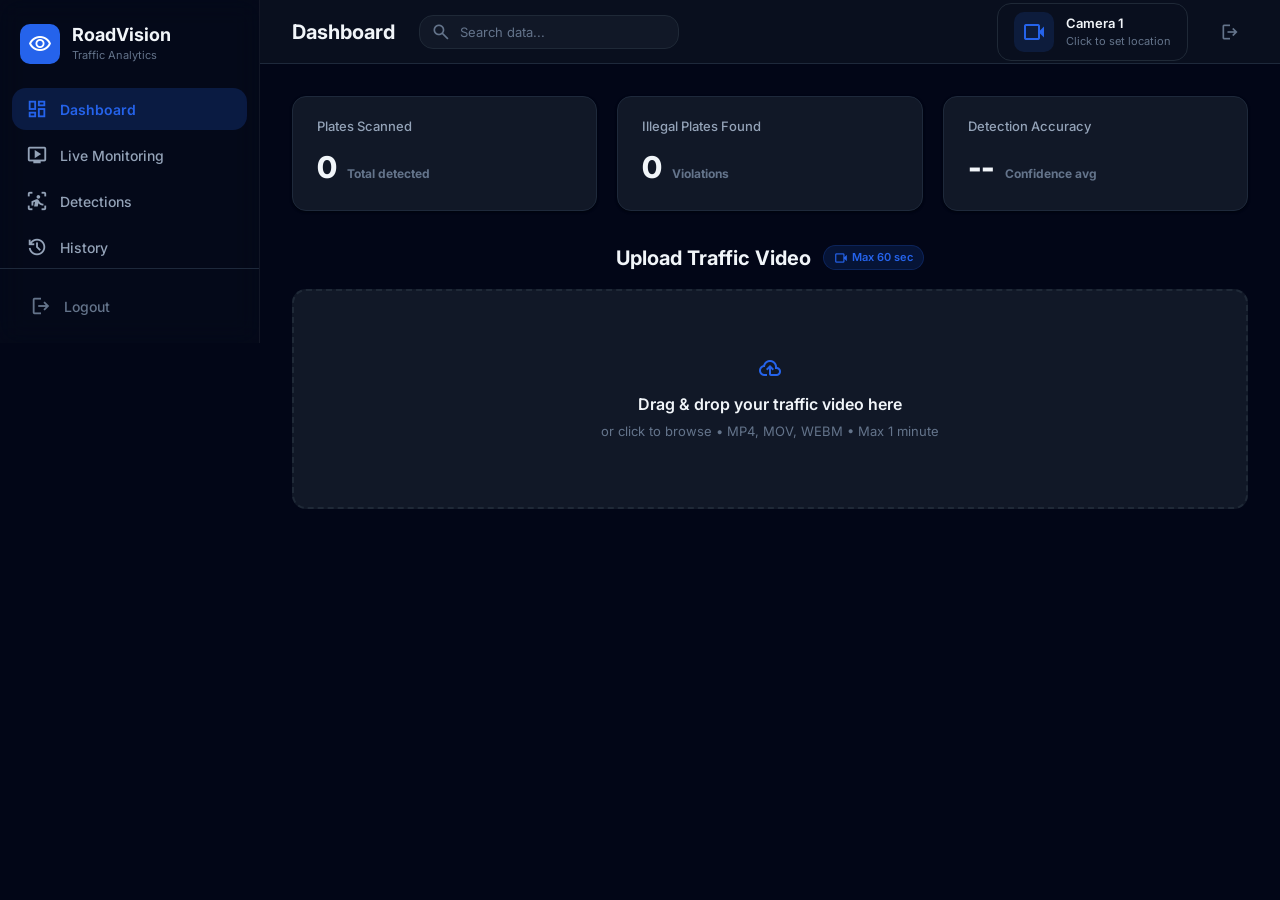
==== index.html @ e1c6d6e4 "final updates" ====
<!DOCTYPE html>
<html lang="en">
<head>
  <meta charset="UTF-8" />
  <meta name="viewport" content="width=device-width, initial-scale=1.0" />
  <title>RoadVision — Dashboard</title>
  <meta name="description" content="RoadVision AI Dashboard — upload traffic footage, detect illegal number plates, and view analysis results." />
  <style>html,body{background:#020617;margin:0;padding:0;}</style>
  <link rel="stylesheet" href="styles.css" />
  <link href="https://fonts.googleapis.com/css2?family=Material+Symbols+Outlined:wght,FILL@100..700,0..1&display=swap" rel="stylesheet" />
</head>
<body>
  <div class="app-layout">
    <!-- Sidebar Slot -->
    <div id="sidebar-slot"></div>

    <!-- Main Area -->
    <div class="main-area">
      <!-- Header Slot -->
      <div id="header-slot"></div>

      <!-- Main Content -->
      <div class="main-content">
        <!-- Stat Cards - Real Data Only -->
        <div class="stats-grid">
          <div class="stat-card">
            <p class="stat-label">Plates Scanned</p>
            <div class="stat-row">
              <span class="stat-value" id="totalPlatesScanned">0</span>
              <span class="stat-trend" style="color:var(--text-muted); font-size:12px;">
                Total detected
              </span>
            </div>
          </div>
          <div class="stat-card">
            <p class="stat-label">Illegal Plates Found</p>
            <div class="stat-row">
              <span class="stat-value" id="illegalPlatesFound">0</span>
              <span class="stat-trend" style="color:var(--text-muted); font-size:12px;">
                Violations
              </span>
            </div>
          </div>

          <div class="stat-card">
            <p class="stat-label">Detection Accuracy</p>
            <div class="stat-row">
              <span class="stat-value" id="detectionAccuracy">--</span>
              <span class="stat-trend" style="color:var(--text-muted); font-size:12px;">
                Confidence avg
              </span>
            </div>
          </div>
        </div>

        <!-- Upload Traffic Video -->
        <div class="section-header" style="justify-content: center; gap: 12px;">
          <h2>Upload Traffic Video</h2>
          <span class="badge primary" style="gap:4px;">
            <span class="material-symbols-outlined" style="font-size:14px">videocam</span>
            Max 60 sec
          </span>
        </div>

        <!-- Upload Zone (visible before upload) -->
        <div class="upload-zone" id="uploadZone" data-glare="false">
          <div class="upload-zone-inner">
            <span class="material-symbols-outlined upload-icon">cloud_upload</span>
            <p class="upload-title">Drag & drop your traffic video here</p>
            <p class="upload-subtitle">or click to browse • MP4, MOV, WEBM • Max 1 minute</p>
          </div>
          <input type="file" id="videoInput" accept="video/mp4,video/mov,video/webm,video/quicktime" hidden />
        </div>

        <!-- Error Message -->
        <div class="upload-error" id="uploadError" style="display:none;">
          <span class="material-symbols-outlined" style="font-size:18px">error</span>
          <span id="errorText">Video must be 60 seconds or shorter.</span>
        </div>

        <!-- Video Preview (visible after upload) -->
        <div class="video-preview-section" id="videoPreview" style="display:none;">
          <div class="frame-viewer" style="margin-bottom:16px;" data-glare="false">
            <video id="videoPlayer" controls style="width:100%; height:100%; object-fit:contain; background:#000;"></video>
            <!-- Bounding box overlay for violations -->
            <div class="bbox suspicious" id="violationBbox" style="display:none; top:35%; left:40%; width:20%; height:12%;">
              <div class="bbox-label">
                <span class="material-symbols-outlined" style="font-size:10px">warning</span>
                Illegal Plate
              </div>
            </div>
          </div>

          <!-- Timeline Scrubber -->
          <div class="timeline-scrubber" id="timelineScrubber">
            <div class="timeline-track" id="timelineTrack">
              <div class="timeline-progress" id="timelineProgress"></div>
              <div class="timeline-playhead" id="timelinePlayhead"></div>
              <div class="timeline-markers" id="timelineMarkers"></div>
            </div>
            <div class="timeline-time">
              <span id="timelineCurrent">0:00</span>
              <span id="timelineDuration">0:00</span>
            </div>
          </div>

          <!-- File Info & Actions -->
          <div class="video-actions">
            <div class="video-file-info">
              <span class="material-symbols-outlined" style="font-size:20px; color:var(--primary)">movie</span>
              <div>
                <p class="video-filename" id="videoFilename">video.mp4</p>
                <p class="video-meta" id="videoMeta">0:00 • 0 MB</p>
              </div>
            </div>
            <div style="display:flex; gap:10px;">
              <button class="btn-outline" id="removeVideoBtn">
                <span class="material-symbols-outlined" style="font-size:18px">delete</span>
                Remove
              </button>
              <button class="btn-primary" id="analyzeBtn">
                <span class="material-symbols-outlined" style="font-size:18px">search</span>
                Analyze Video
              </button>
            </div>
          </div>
        </div>

        <!-- Processing Indicator -->
        <div class="processing-indicator" id="processingIndicator" style="display:none;">
          <div class="processing-spinner"></div>
          <div>
            <p style="font-weight:600; font-size:15px;">Analyzing video frames...</p>
            <p style="font-size:13px; color:var(--text-muted); margin-top:4px;">Running detection pipeline: Vehicle → Plate → CRNN → Pattern Analysis</p>
          </div>
        </div>

        <!-- Detection Results (visible after analysis) -->
        <div id="detectionResults" style="display:none; margin-top:32px;">
          <div class="section-header" style="margin-bottom:16px;">
            <h2>Detection Results</h2>
            <span class="badge alert" id="resultsCount">
              <span class="material-symbols-outlined" style="font-size:14px">warning</span>
              0 Violations
            </span>
          </div>

          <div class="detections-grid" id="resultsGrid">
            <!-- Results will be injected here by JS -->
          </div>
        </div>

      </div>
    </div>
  </div>

  <!-- Evidence Modal -->
  <div class="evidence-modal" id="evidenceModal">
    <div class="evidence-modal-content">
      <button class="evidence-modal-close" id="evidenceModalClose">
        <span class="material-symbols-outlined">close</span>
      </button>
      <img id="evidenceModalImg" src="" alt="Evidence frame" />
      <div class="evidence-modal-details" id="evidenceModalDetails"></div>
    </div>
  </div>

  <script src="components/loader.js"></script>
  <script src="components/evidence-store.js"></script>
  <script src="components/glare-hover.js"></script>
  <script src="api-client.js"></script>
  <script>
    // ============ Update Stats with Real Data ============
    async function updateDashboardStats() {
      try {
        const stats = await RoadVisionAPI.Detection.getStats();
        document.getElementById('totalPlatesScanned').textContent = stats.total_detections;
        document.getElementById('illegalPlatesFound').textContent = stats.violations;
        document.getElementById('detectionAccuracy').textContent = stats.avg_confidence + '%';
      } catch (e) {
        console.error('Error loading stats:', e);
      }
    }
    
    // Update stats on page load
    window.addEventListener('load', updateDashboardStats);
    
    // ============ Video Upload Logic ============
    const uploadZone = document.getElementById('uploadZone');
    const videoInput = document.getElementById('videoInput');
    const uploadError = document.getElementById('uploadError');
    const errorText = document.getElementById('errorText');
    const videoPreview = document.getElementById('videoPreview');
    const videoPlayer = document.getElementById('videoPlayer');
    const videoFilename = document.getElementById('videoFilename');
    const videoMeta = document.getElementById('videoMeta');
    const removeVideoBtn = document.getElementById('removeVideoBtn');
    const analyzeBtn = document.getElementById('analyzeBtn');
    const processingIndicator = document.getElementById('processingIndicator');
    const detectionResults = document.getElementById('detectionResults');
    const resultsGrid = document.getElementById('resultsGrid');
    const resultsCount = document.getElementById('resultsCount');
    const violationBbox = document.getElementById('violationBbox');

    let uploadedFile = null;

    // Click to upload
    uploadZone.addEventListener('click', () => {
      videoInput.click();
    });

    // Drag and drop
    uploadZone.addEventListener('dragover', (e) => {
      e.preventDefault();
      uploadZone.classList.add('drag-over');
    });
    uploadZone.addEventListener('dragleave', () => {
      uploadZone.classList.remove('drag-over');
    });
    uploadZone.addEventListener('drop', (e) => {
      e.preventDefault();
      uploadZone.classList.remove('drag-over');
      const file = e.dataTransfer.files[0];
      if (file) handleFileSelect(file);
    });

    // File input change
    videoInput.addEventListener('change', (e) => {
      if (e.target.files[0]) handleFileSelect(e.target.files[0]);
    });

    function handleFileSelect(file) {
      // Validate type
      const validTypes = ['video/mp4', 'video/webm', 'video/quicktime', 'video/mov'];
      if (!validTypes.includes(file.type)) {
        showError('Unsupported format. Use MP4, MOV, or WEBM.');
        return;
      }

      // Create a temporary video element to check duration
      const tempVideo = document.createElement('video');
      tempVideo.preload = 'metadata';
      tempVideo.onloadedmetadata = function () {
        URL.revokeObjectURL(tempVideo.src);
        if (tempVideo.duration > 60) {
          showError('Video must be 60 seconds or shorter.');
          return;
        }
        // Valid file
        uploadedFile = file;
        hideError();
        showPreview(file, tempVideo.duration);
      };
      tempVideo.onerror = function () {
        showError('Could not read video file.');
      };
      tempVideo.src = URL.createObjectURL(file);
    }

    function showError(msg) {
      errorText.textContent = msg;
      uploadError.style.display = 'flex';
      setTimeout(() => { uploadError.style.display = 'none'; }, 5000);
    }

    function hideError() {
      uploadError.style.display = 'none';
    }

    function showPreview(file, duration) {
      uploadZone.style.display = 'none';
      videoPreview.style.display = 'block';
      detectionResults.style.display = 'none';

      const url = URL.createObjectURL(file);
      videoPlayer.src = url;

      videoFilename.textContent = file.name;
      const sizeMB = (file.size / (1024 * 1024)).toFixed(1);
      const mins = Math.floor(duration / 60);
      const secs = Math.floor(duration % 60).toString().padStart(2, '0');
      videoMeta.textContent = `${mins}:${secs} • ${sizeMB} MB`;
    }

    // Remove video
    removeVideoBtn.addEventListener('click', () => {
      uploadedFile = null;
      videoPlayer.src = '';
      videoInput.value = '';
      videoPreview.style.display = 'none';
      uploadZone.style.display = 'flex';
      detectionResults.style.display = 'none';
      violationBbox.style.display = 'none';
    });

    // Analyze button
    analyzeBtn.addEventListener('click', async () => {
      if (!uploadedFile) return;
      analyzeBtn.disabled = true;
      analyzeBtn.innerHTML = '<span class="material-symbols-outlined" style="font-size:18px">hourglass_top</span> Analyzing...';
      processingIndicator.style.display = 'flex';
      detectionResults.style.display = 'none';
      clearBoundingBoxes();

      try {
        const formData = new FormData();
        formData.append('video', uploadedFile);

        const response = await fetch('http://localhost:8000/analyze-video', {
          method: 'POST',
          body: formData
        });

        if (!response.ok) {
          throw new Error(`Server error: ${response.status}`);
        }

        const data = await response.json();
        processingIndicator.style.display = 'none';
        resetAnalyzeBtn();

        if (!data.detections || data.detections.length === 0) {
          showNoDetections();
          // Clear old detections from localStorage
          localStorage.removeItem('roadvision_detections');
          return;
        }

        // Save detections to database
        for (const detection of data.detections) {
          await RoadVisionAPI.Detection.add(detection);
        }
        console.log(`Saved ${data.detections.length} detections to database`);
        
        // Update dashboard stats
        await updateDashboardStats();

        displayResults(data.detections);

      } catch (err) {
        console.warn('Backend not available, using demo results:', err.message);
        processingIndicator.style.display = 'none';
        resetAnalyzeBtn();

        // Fallback: show mock results for demo purposes
        const mockResults = [
          { detected_plate: "TN1OAB1234", correct_plate: "TN10AB1234", violation: "Character Manipulation", confidence: 0.94, frame: 128, bbox: [40, 35, 20, 12] },
          { detected_plate: "MH12RN9876", correct_plate: "MH 12 RN 9876", violation: "Spacing Manipulation", confidence: 0.91, frame: 256 },
          { detected_plate: "KA01MG5566", correct_plate: "KA 01 MG 5566", violation: "Illegal Font", confidence: 0.88, frame: 384 }
        ];
        displayResults(mockResults);
      }
    });

    function resetAnalyzeBtn() {
      analyzeBtn.disabled = false;
      analyzeBtn.innerHTML = '<span class="material-symbols-outlined" style="font-size:18px">search</span> Analyze Video';
    }

    function showNoDetections() {
      detectionResults.style.display = 'block';
      resultsCount.innerHTML = '<span class="material-symbols-outlined" style="font-size:14px">check_circle</span> Clean';
      resultsCount.className = 'badge success';
      resultsGrid.innerHTML = `
        <div style="grid-column:1/-1; text-align:center; padding:40px 20px;">
          <span class="material-symbols-outlined" style="font-size:48px; color:var(--success); display:block; margin-bottom:12px;">verified</span>
          <p style="font-size:16px; font-weight:600; color:var(--text-primary); margin-bottom:6px;">No illegal number plate patterns detected.</p>
          <p style="font-size:13px; color:var(--text-muted);">All plates in this video appear to follow standard formatting.</p>
        </div>
      `;
    }

    function clearBoundingBoxes() {
      // Remove any previously added dynamic bounding boxes
      const frameViewer = document.querySelector('.video-preview-section .frame-viewer');
      if (frameViewer) {
        frameViewer.querySelectorAll('.bbox-dynamic').forEach(el => el.remove());
      }
      violationBbox.style.display = 'none';
    }

    function renderBoundingBoxes(detections) {
      const frameViewer = document.querySelector('.video-preview-section .frame-viewer');
      if (!frameViewer) return;

      detections.forEach((r) => {
        if (!r.bbox || r.bbox.length < 4) return;
        const [x, y, w, h] = r.bbox; // values as percentages
        const box = document.createElement('div');
        box.className = 'bbox suspicious bbox-dynamic';
        box.style.cssText = `position:absolute; top:${y}%; left:${x}%; width:${w}%; height:${h}%; display:block;`;
        box.innerHTML = `<div class="bbox-label"><span class="material-symbols-outlined" style="font-size:10px">warning</span> ${r.detected_plate}</div>`;
        frameViewer.appendChild(box);
      });
    }

    function displayResults(results) {
      detectionResults.style.display = 'block';
      resultsCount.className = 'badge alert';
      resultsCount.innerHTML = `<span class="material-symbols-outlined" style="font-size:14px">warning</span> ${results.length} Violation${results.length !== 1 ? 's' : ''}`;
      resultsGrid.innerHTML = '';

      // Render bounding boxes on video
      renderBoundingBoxes(results);

      // Capture evidence frames for each violation
      results.forEach((r) => {
        if (r.violation) {
          const evidenceDataUrl = captureEvidenceFrame(videoPlayer, r);
          saveEvidence(r, evidenceDataUrl);
          r._evidenceImage = evidenceDataUrl;
        }
      });

      results.forEach((r) => {
        const conf = Math.round(r.confidence * 100);
        const confColor = conf >= 90 ? 'var(--success)' : 'var(--warning)';
        const card = document.createElement('div');
        card.className = 'detection-card';

        const imgSrc = r._evidenceImage || '';
        const imgSection = imgSrc
          ? `<div class="detection-card-img" style="padding:0; overflow:hidden;"><img src="${imgSrc}" alt="Evidence: ${r.detected_plate}" style="width:100%; height:100%; object-fit:cover;" /></div>`
          : `<div class="detection-card-img" style="background:#fff; display:flex; align-items:center; justify-content:center; font-size:24px; font-weight:700; letter-spacing:3px; color:#111; font-family:'Courier New',monospace; border-bottom:1px solid var(--border-color);">${r.detected_plate}</div>`;

        card.innerHTML = `
          ${imgSection}
          <div class="detection-card-body">
            <div class="detection-row">
              <span class="detection-label">Detected Plate</span>
              <span class="plate-number">${r.detected_plate}</span>
            </div>
            <div class="detection-row">
              <span class="detection-label">Correct Plate</span>
              <span class="detection-value">${r.correct_plate}</span>
            </div>
            <div class="detection-row">
              <span class="detection-label">Violation Type</span>
              <span class="badge alert">${r.violation}</span>
            </div>
            <div class="detection-row">
              <span class="detection-label">Confidence</span>
              <span class="detection-value" style="color:${confColor}; font-weight:600;">${conf}%</span>
            </div>
            ${r.frame ? `<div class="detection-row"><span class="detection-label">Frame</span><span class="detection-value">#${r.frame}</span></div>` : ''}
            ${imgSrc ? `<button class="btn-evidence" onclick="openEvidenceModal('${imgSrc.replace(/'/g, "\\'") }', '${r.detected_plate}', '${r.correct_plate}', '${r.violation}', ${conf})"><span class="material-symbols-outlined" style="font-size:16px">photo_camera</span> View Evidence</button>` : ''}
          </div>
        `;
        resultsGrid.appendChild(card);
      });

      // Scroll to results
      detectionResults.scrollIntoView({ behavior: 'smooth', block: 'start' });

      // Render detection markers on timeline
      renderTimelineMarkers(results);
    }

    // ============ Timeline Scrubber ============
    const timelineTrack = document.getElementById('timelineTrack');
    const timelineProgress = document.getElementById('timelineProgress');
    const timelinePlayhead = document.getElementById('timelinePlayhead');
    const timelineMarkers = document.getElementById('timelineMarkers');
    const timelineCurrent = document.getElementById('timelineCurrent');
    const timelineDuration = document.getElementById('timelineDuration');

    const FPS = 30; // assumed frame rate for frame-to-time conversion
    let currentResults = [];

    // Format seconds to m:ss
    function formatTime(sec) {
      const m = Math.floor(sec / 60);
      const s = Math.floor(sec % 60).toString().padStart(2, '0');
      return `${m}:${s}`;
    }

    // Update timeline on video time change
    videoPlayer.addEventListener('loadedmetadata', () => {
      timelineDuration.textContent = formatTime(videoPlayer.duration);
    });

    videoPlayer.addEventListener('timeupdate', () => {
      if (!videoPlayer.duration) return;
      const pct = (videoPlayer.currentTime / videoPlayer.duration) * 100;
      timelineProgress.style.width = pct + '%';
      timelinePlayhead.style.left = pct + '%';
      timelineCurrent.textContent = formatTime(videoPlayer.currentTime);

      // Highlight markers near current time
      highlightNearbyMarkers(videoPlayer.currentTime);
    });

    // Click on timeline track to seek
    timelineTrack.addEventListener('click', (e) => {
      if (!videoPlayer.duration) return;
      const rect = timelineTrack.getBoundingClientRect();
      const pct = (e.clientX - rect.left) / rect.width;
      videoPlayer.currentTime = pct * videoPlayer.duration;
    });

    // Render detection markers on the timeline
    function renderTimelineMarkers(results) {
      timelineMarkers.innerHTML = '';
      currentResults = results;

      if (!videoPlayer.duration) return;

      results.forEach((r, idx) => {
        if (!r.frame) return;
        const timeSec = r.frame / FPS;
        const pct = (timeSec / videoPlayer.duration) * 100;
        if (pct > 100) return;

        const marker = document.createElement('div');
        marker.className = 'timeline-marker';
        marker.style.left = pct + '%';
        marker.dataset.index = idx;

        // Tooltip
        const tooltip = document.createElement('div');
        tooltip.className = 'timeline-marker-tooltip';
        tooltip.innerHTML = `<strong>${r.detected_plate}</strong><br>${r.violation}`;
        marker.appendChild(tooltip);

        // Click to jump
        marker.addEventListener('click', (e) => {
          e.stopPropagation();
          videoPlayer.currentTime = timeSec;
          videoPlayer.pause();
          // Scroll to the corresponding detection card
          const cards = resultsGrid.querySelectorAll('.detection-card');
          if (cards[idx]) {
            cards[idx].scrollIntoView({ behavior: 'smooth', block: 'center' });
            cards[idx].style.outline = '2px solid var(--alert)';
            setTimeout(() => { cards[idx].style.outline = ''; }, 2000);
          }
        });

        timelineMarkers.appendChild(marker);
      });
    }

    // Highlight markers near the playhead
    function highlightNearbyMarkers(currentTime) {
      const markers = timelineMarkers.querySelectorAll('.timeline-marker');
      markers.forEach((marker, idx) => {
        const r = currentResults[marker.dataset.index];
        if (!r || !r.frame) return;
        const markerTime = r.frame / FPS;
        const diff = Math.abs(currentTime - markerTime);
        if (diff < 0.5) {
          marker.classList.add('active');
        } else {
          marker.classList.remove('active');
        }
      });
    }

    // ============ Evidence Modal ============
    const evidenceModal = document.getElementById('evidenceModal');
    const evidenceModalImg = document.getElementById('evidenceModalImg');
    const evidenceModalDetails = document.getElementById('evidenceModalDetails');
    const evidenceModalClose = document.getElementById('evidenceModalClose');

    function openEvidenceModal(imgSrc, plate, corrected, violation, confidence) {
      evidenceModalImg.src = imgSrc;
      evidenceModalDetails.innerHTML = `
        <div class="detection-row"><span class="detection-label">Detected Plate</span><span class="plate-number">${plate}</span></div>
        <div class="detection-row"><span class="detection-label">Correct Plate</span><span class="detection-value">${corrected}</span></div>
        <div class="detection-row"><span class="detection-label">Violation</span><span class="badge alert">${violation}</span></div>
        <div class="detection-row"><span class="detection-label">Confidence</span><span class="detection-value" style="color:var(--success); font-weight:600;">${confidence}%</span></div>
      `;
      evidenceModal.classList.add('active');
    }

    evidenceModalClose.addEventListener('click', () => {
      evidenceModal.classList.remove('active');
    });
    evidenceModal.addEventListener('click', (e) => {
      if (e.target === evidenceModal) evidenceModal.classList.remove('active');
    });
  </script>

</body>
</html>
---- styles.css ----
/* ================================================
   RoadVision — Design System & Global Styles
   ================================================ */

/* ---------- Fonts ---------- */
@import url('https://fonts.googleapis.com/css2?family=Inter:wght@300;400;500;600;700;800&display=swap');

/* ---------- CSS Custom Properties (Design Tokens) ---------- */
:root {
  /* Colors */
  --bg-body:       #0B1220;
  --bg-card:       #111827;
  --bg-sidebar:    #0B1220;
  --bg-header:     rgba(11,18,32,.85);
  --border-color:  #1E293B;
  --border-light:  #1F2937;

  --primary:       #2563EB;
  --primary-hover: #1D4ED8;
  --primary-glow:  rgba(37,99,235,.15);

  --success:       #22C55E;
  --success-glow:  rgba(34,197,94,.12);

  --alert:         #EF4444;
  --alert-glow:    rgba(239,68,68,.12);

  --warning:       #F59E0B;
  --warning-glow:  rgba(245,158,11,.12);

  --text-primary:  #F1F5F9;
  --text-secondary:#94A3B8;
  --text-muted:    #64748B;

  /* Typography */
  --font-family:   'Inter', -apple-system, BlinkMacSystemFont, 'Segoe UI', Roboto, sans-serif;

  /* Spacing */
  --sidebar-width: 260px;
  --header-height: 64px;

  /* Radius */
  --radius-sm:  6px;
  --radius-md:  10px;
  --radius-lg:  14px;
  --radius-xl:  18px;
  --radius-full:9999px;

  /* Shadows */
  --shadow-card: 0 1px 3px rgba(0,0,0,.3), 0 1px 2px rgba(0,0,0,.2);
  --shadow-lg:   0 10px 30px rgba(0,0,0,.4);
}

/* ---------- Reset & Base ---------- */
*, *::before, *::after { box-sizing: border-box; margin: 0; padding: 0; }

html { height: 100%; -webkit-font-smoothing: antialiased; }

body {
  font-family: var(--font-family);
  background: #020617;
  color: var(--text-primary);
  height: 100%;
  overflow: hidden;
  line-height: 1.5;
}

a { text-decoration: none; color: inherit; }
button { cursor: pointer; border: none; background: none; font-family: inherit; }
img { display: block; max-width: 100%; }
input { font-family: inherit; }

/* ---------- App Layout ---------- */
.app-layout {
  display: flex;
  height: 100vh;
  overflow: hidden;
}

/* ---------- Sidebar ---------- */
.sidebar {
  width: var(--sidebar-width);
  flex-shrink: 0;
  background: rgba(11, 18, 32, 0.3);
  border-right: 1px solid rgba(255, 255, 255, 0.06);
  backdrop-filter: blur(12px);
  -webkit-backdrop-filter: blur(12px);
  display: flex;
  flex-direction: column;
  overflow-y: auto;
}

.sidebar-brand {
  padding: 24px 20px;
  display: flex;
  align-items: center;
  gap: 12px;
}

.sidebar-brand-icon {
  width: 40px;
  height: 40px;
  border-radius: var(--radius-md);
  background: var(--primary);
  display: flex;
  align-items: center;
  justify-content: center;
  color: #fff;
  font-size: 20px;
}

.sidebar-brand-text h1 {
  font-size: 18px;
  font-weight: 700;
  line-height: 1.1;
  color: var(--text-primary);
}

.sidebar-brand-text p {
  font-size: 11px;
  color: var(--text-muted);
  margin-top: 2px;
}

.sidebar-nav {
  flex: 1;
  padding: 0 12px;
  display: flex;
  flex-direction: column;
  gap: 4px;
}

.sidebar-nav a {
  display: flex;
  align-items: center;
  gap: 12px;
  padding: 10px 14px;
  border-radius: var(--radius-lg);
  font-size: 14px;
  font-weight: 500;
  color: var(--text-secondary);
  transition: all .2s ease;
}

.sidebar-nav a:hover {
  background: rgba(255,255,255,.05);
  color: var(--text-primary);
}

.sidebar-nav a.active {
  background: rgba(37, 99, 235, 0.2);
  color: var(--primary);
  font-weight: 600;
}

.sidebar-nav a .nav-icon {
  font-size: 22px;
  line-height: 1;
}

.sidebar-footer {
  padding: 16px;
  border-top: 1px solid var(--border-color);
}

.sidebar-footer .upgrade-btn {
  width: 100%;
  display: flex;
  align-items: center;
  justify-content: center;
  gap: 8px;
  padding: 10px 0;
  background: var(--primary);
  color: #fff;
  border-radius: var(--radius-lg);
  font-size: 13px;
  font-weight: 600;
  transition: background .2s;
}

.sidebar-footer .upgrade-btn:hover {
  background: var(--primary-hover);
}

.sidebar-logout {
  display: flex;
  align-items: center;
  gap: 12px;
  padding: 10px 14px;
  border-radius: var(--radius-lg);
  font-size: 14px;
  font-weight: 500;
  color: var(--text-muted);
  transition: all .2s ease;
  width: 100%;
}

.sidebar-logout:hover {
  background: rgba(239,68,68,.1);
  color: var(--alert);
}

.sidebar-logout .nav-icon {
  font-size: 22px;
  line-height: 1;
}

/* ---------- Main Area ---------- */
.main-area {
  flex: 1;
  display: flex;
  flex-direction: column;
  overflow: hidden;
  min-width: 0;
}

/* ---------- Header ---------- */
.header {
  height: var(--header-height);
  padding: 0 32px;
  display: flex;
  align-items: center;
  justify-content: space-between;
  border-bottom: 1px solid var(--border-color);
  background: var(--bg-header);
  backdrop-filter: blur(12px);
  -webkit-backdrop-filter: blur(12px);
  flex-shrink: 0;
  position: sticky;
  top: 0;
  z-index: 20;
}

.header-left {
  display: flex;
  align-items: center;
  gap: 24px;
}

.header-left h2 {
  font-size: 20px;
  font-weight: 700;
  white-space: nowrap;
}

.search-box {
  position: relative;
}

.search-box .material-symbols-outlined {
  position: absolute;
  left: 12px;
  top: 50%;
  transform: translateY(-50%);
  color: var(--text-muted);
  font-size: 20px;
}

.search-box input {
  width: 260px;
  padding: 8px 16px 8px 40px;
  background: var(--bg-card);
  border: 1px solid var(--border-light);
  border-radius: var(--radius-lg);
  color: var(--text-primary);
  font-size: 13px;
  outline: none;
  transition: border-color .2s;
}

.search-box input::placeholder { color: var(--text-muted); }
.search-box input:focus { border-color: var(--primary); }

.header-right {
  display: flex;
  align-items: center;
  gap: 12px;
}

.header-logout-btn {
  display: flex;
  align-items: center;
  justify-content: center;
  width: 36px;
  height: 36px;
  border-radius: var(--radius-md);
  color: var(--text-muted);
  transition: all .2s ease;
}

/* Camera Profile Button */
.camera-profile-btn {
  display: flex;
  align-items: center;
  gap: 12px;
  padding: 8px 16px;
  border-radius: var(--radius-lg);
  background: var(--surface-secondary);
  text-decoration: none;
  transition: all 0.2s;
  margin-right: 12px;
  border: 1px solid var(--border-light);
}

.camera-profile-btn:hover {
  background: var(--bg-card);
  border-color: var(--primary);
  transform: translateY(-1px);
}

.camera-icon-wrapper {
  display: flex;
  align-items: center;
  justify-content: center;
  width: 40px;
  height: 40px;
  border-radius: var(--radius-md);
  background: var(--primary-glow);
}

.camera-icon-wrapper .material-symbols-outlined {
  font-size: 24px;
  color: var(--primary);
}

.camera-info-text {
  text-align: left;
}

.camera-info-name {
  font-size: 13px;
  font-weight: 600;
  color: var(--text-primary);
}

.camera-info-loc {
  font-size: 11px;
  color: var(--text-muted);
}

.header-logout-btn:hover {
  background: rgba(239,68,68,.1);
  color: var(--alert);
}

.header-logout-btn .material-symbols-outlined {
  font-size: 20px;
}

.btn-outline {
  display: flex;
  align-items: center;
  gap: 6px;
  padding: 7px 16px;
  border: 1px solid var(--border-light);
  border-radius: var(--radius-lg);
  font-size: 13px;
  font-weight: 500;
  color: var(--text-secondary);
  transition: all .2s;
}

.btn-outline:hover {
  background: rgba(255,255,255,.05);
  color: var(--text-primary);
  border-color: var(--text-muted);
}

.btn-primary {
  display: flex;
  align-items: center;
  gap: 6px;
  padding: 8px 18px;
  background: var(--primary);
  color: #fff;
  border-radius: var(--radius-lg);
  font-size: 13px;
  font-weight: 600;
  transition: background .2s;
}

.btn-primary:hover { background: var(--primary-hover); }

.avatar {
  width: 36px;
  height: 36px;
  border-radius: var(--radius-full);
  overflow: hidden;
  border: 2px solid rgba(37,99,235,.3);
  background: var(--bg-card);
}

.avatar img { width: 100%; height: 100%; object-fit: cover; }

/* ---------- Main Content ---------- */
.main-content {
  flex: 1;
  overflow-y: auto;
  padding: 32px;
}

/* ---------- Stat Cards ---------- */
.stats-grid {
  display: grid;
  grid-template-columns: repeat(auto-fit, minmax(220px, 1fr));
  gap: 20px;
  margin-bottom: 32px;
}

.stat-card {
  background: var(--bg-card);
  border: 1px solid var(--border-color);
  border-radius: var(--radius-lg);
  padding: 20px 24px;
  box-shadow: var(--shadow-card);
  transition: transform .2s, box-shadow .2s;
  position: relative;
  transform-style: preserve-3d;
}

.stat-card:hover {
  transform: translateY(-2px); /* Fallback, overridden by JS */
  box-shadow: var(--shadow-lg); /* Fallback, overridden by JS */
}

.stat-card .stat-label {
  font-size: 13px;
  font-weight: 500;
  color: var(--text-secondary);
  margin-bottom: 8px;
}

.stat-card .stat-row {
  display: flex;
  align-items: baseline;
  gap: 10px;
}

.stat-card .stat-value {
  font-size: 30px;
  font-weight: 800;
  letter-spacing: -0.5px;
}

.stat-card .stat-trend {
  font-size: 13px;
  font-weight: 700;
  display: flex;
  align-items: center;
  gap: 2px;
}

.stat-card .stat-trend.up { color: var(--success); }
.stat-card .stat-trend.down { color: var(--alert); }

.stat-card .stat-trend .material-symbols-outlined { font-size: 16px; }

/* ---------- Section Headings ---------- */
.section-header {
  display: flex;
  align-items: center;
  justify-content: space-between;
  margin-bottom: 16px;
}

.section-header h2 {
  font-size: 20px;
  font-weight: 700;
}

/* ---------- Live Feed Badge ---------- */
.badge-live {
  display: inline-flex;
  align-items: center;
  gap: 6px;
  padding: 4px 14px;
  border-radius: var(--radius-full);
  font-size: 11px;
  font-weight: 700;
  text-transform: uppercase;
  letter-spacing: .05em;
}

.badge-live.primary {
  background: var(--primary-glow);
  color: var(--primary);
}

.badge-live.alert {
  background: var(--alert-glow);
  color: var(--alert);
}

.badge-live .pulse {
  width: 8px;
  height: 8px;
  border-radius: 50%;
  background: currentColor;
  animation: pulse 1.5s ease-in-out infinite;
}

@keyframes pulse {
  0%, 100% { opacity: 1; transform: scale(1); }
  50% { opacity: .5; transform: scale(.85); }
}

/* ---------- Traffic Frame Viewer ---------- */
.frame-viewer {
  position: relative;
  width: 100%;
  aspect-ratio: 16/9;
  border-radius: var(--radius-lg);
  overflow: hidden;
  background: #000;
  border: 1px solid var(--border-color);
  box-shadow: var(--shadow-lg);
}

.frame-viewer img {
  width: 100%;
  height: 100%;
  object-fit: cover;
  opacity: .85;
}

/* ---------- Canvas Bbox Overlay ---------- */
#bboxCanvas {
  position: absolute;
  top: 0;
  left: 0;
  width: 100%;
  height: 100%;
  pointer-events: none;
  z-index: 5;
}

/* ---------- Bounding Boxes ---------- */
.bbox {
  position: absolute;
  border-width: 2px;
  border-style: solid;
  border-radius: 3px;
  pointer-events: none;
}

.bbox.valid   { border-color: var(--success); box-shadow: 0 0 10px rgba(34,197,94,.4); }
.bbox.suspicious { border-color: var(--alert); box-shadow: 0 0 10px rgba(239,68,68,.4); }
.bbox.primary { border-color: var(--primary); box-shadow: 0 0 10px rgba(37,99,235,.4); }

.bbox-label {
  position: absolute;
  top: -22px;
  left: 0;
  padding: 2px 8px;
  border-radius: 3px 3px 0 0;
  font-size: 10px;
  font-weight: 700;
  color: #fff;
  white-space: nowrap;
  display: flex;
  align-items: center;
  gap: 4px;
}

.bbox.valid .bbox-label        { background: var(--success); }
.bbox.suspicious .bbox-label   { background: var(--alert); }
.bbox.primary .bbox-label      { background: var(--primary); }

/* ---------- Camera Info Overlay ---------- */
.cam-info {
  position: absolute;
  top: 16px;
  right: 16px;
  background: rgba(0,0,0,.6);
  backdrop-filter: blur(10px);
  padding: 8px 16px;
  border-radius: var(--radius-md);
  border: 1px solid rgba(255,255,255,.1);
  color: #fff;
  font-size: 12px;
}

.cam-info .cam-name { font-weight: 700; }
.cam-info .cam-time { opacity: .7; margin-top: 2px; }

/* Live Detection Stats Overlay */
.live-stats-overlay {
  position: absolute;
  top: 16px;
  right: 16px;
  background: rgba(0, 0, 0, 0.8);
  backdrop-filter: blur(10px);
  padding: 12px 16px;
  border-radius: var(--radius-md);
  border: 1px solid var(--border-light);
  display: none;
  z-index: 10;
}

.live-stats-inner {
  display: flex;
  gap: 20px;
  align-items: center;
}

.live-stat-item {
  text-align: center;
}

.live-stat-value {
  font-size: 24px;
  font-weight: 700;
}

.live-stat-value.legal { color: var(--success); }
.live-stat-value.illegal { color: var(--alert); }
.live-stat-value.total { color: var(--primary); }

.live-stat-label {
  font-size: 10px;
  font-weight: 700;
  color: #fff;
  opacity: 0.7;
  text-transform: uppercase;
  margin-top: 2px;
}

/* ---------- Dark Veil Background ---------- */
.dark-veil-container {
  position: fixed;
  top: 0;
  left: 0;
  width: 100%;
  height: 100%;
  z-index: -1;
  background: #020617;
  overflow: hidden;
  pointer-events: none;
}

#dark-veil-canvas {
  width: 100%;
  height: 100%;
  display: block;
}

/* ---------- Glare Hover Effect ---------- */
.glare-container {
  position: absolute;
  top: 0;
  left: 0;
  width: 100%;
  height: 100%;
  border-radius: inherit;
  overflow: hidden;
  pointer-events: none;
  z-index: 10;
}

.glare {
  position: absolute;
  top: 0;
  left: 0;
  width: 100%;
  height: 100%;
  pointer-events: none;
  opacity: 0;
  transition: opacity 0.5s ease;
}

/* ---------- Card (generic) ---------- */
.card {
  background: var(--bg-card);
  border: 1px solid var(--border-color);
  border-radius: var(--radius-lg);
  box-shadow: var(--shadow-card);
  overflow: hidden;
  position: relative; /* ensure tracking works securely */
  transform-style: preserve-3d;
}

.card-header {
  padding: 20px 24px;
  border-bottom: 1px solid var(--border-color);
  display: flex;
  align-items: center;
  justify-content: space-between;
}

.card-header h3 { font-size: 16px; font-weight: 700; }

/* ---------- Table ---------- */
.data-table {
  width: 100%;
  border-collapse: collapse;
  text-align: left;
}

.data-table thead tr {
  background: rgba(11,18,32,.4);
}

.data-table th {
  padding: 14px 24px;
  font-size: 11px;
  font-weight: 600;
  text-transform: uppercase;
  letter-spacing: .06em;
  color: var(--text-muted);
}

.data-table td {
  padding: 14px 24px;
  font-size: 14px;
  vertical-align: middle;
}

.data-table tbody tr {
  border-top: 1px solid var(--border-color);
  transition: background .15s;
}

.data-table tbody tr:hover { background: rgba(255,255,255,.02); }

/* ---------- Badges ---------- */
.badge {
  display: inline-flex;
  align-items: center;
  padding: 3px 10px;
  border-radius: var(--radius-full);
  font-size: 11px;
  font-weight: 600;
  border: 1px solid transparent;
}

.badge.success { background: var(--success-glow); color: var(--success); border-color: rgba(34,197,94,.2); }
.badge.alert   { background: var(--alert-glow); color: var(--alert); border-color: rgba(239,68,68,.2); }
.badge.warning { background: var(--warning-glow); color: var(--warning); border-color: rgba(245,158,11,.2); }
.badge.primary { background: var(--primary-glow); color: var(--primary); border-color: rgba(37,99,235,.2); }
.badge.neutral { background: rgba(100,116,139,.12); color: var(--text-secondary); border-color: rgba(100,116,139,.2); }

/* ---------- Vehicle Thumbnail ---------- */
.vehicle-thumb {
  width: 130px;
  height: 48px;
  border-radius: var(--radius-md);
  overflow: hidden;
  border: 1px solid var(--border-light);
  background: var(--bg-card);
}

.vehicle-thumb img { width: 100%; height: 100%; object-fit: cover; }

/* ---------- Plate Number ---------- */
.plate-number {
  display: inline-block;
  padding: 4px 12px;
  background: rgba(255,255,255,.06);
  border: 1px solid var(--border-light);
  border-radius: var(--radius-sm);
  font-family: 'JetBrains Mono', 'Fira Code', monospace;
  font-size: 13px;
  font-weight: 600;
  color: var(--text-primary);
  letter-spacing: .03em;
}

/* ---------- Detection Cards Grid ---------- */
.detections-grid {
  display: grid;
  grid-template-columns: repeat(auto-fill, minmax(320px, 1fr));
  gap: 20px;
}

.detection-card {
  background: var(--bg-card);
  border: 1px solid var(--border-color);
  border-radius: var(--radius-lg);
  overflow: hidden;
  box-shadow: var(--shadow-card);
  transition: transform .2s, box-shadow .2s;
  position: relative;
  transform-style: preserve-3d;
}

.detection-card:hover {
  transform: translateY(-2px); /* Fallback */
  box-shadow: var(--shadow-lg); /* Fallback */
}

.detection-card-img {
  width: 100%;
  height: 180px;
  object-fit: cover;
  background: #0d1526;
}

.detection-card-body {
  padding: 16px 20px 20px;
}

.detection-card-body .detection-row {
  display: flex;
  justify-content: space-between;
  align-items: center;
  margin-bottom: 8px;
}

.detection-card-body .detection-label {
  font-size: 12px;
  color: var(--text-muted);
}

.detection-card-body .detection-value {
  font-size: 13px;
  font-weight: 600;
  color: var(--text-primary);
}

/* ---------- Pagination ---------- */
.pagination {
  display: flex;
  align-items: center;
  justify-content: space-between;
  margin-top: 24px;
}

.pagination .info {
  font-size: 13px;
  color: var(--text-muted);
}

.page-btns {
  display: flex;
  align-items: center;
  gap: 8px;
}

.page-btns button {
  width: 36px;
  height: 36px;
  display: flex;
  align-items: center;
  justify-content: center;
  border-radius: var(--radius-md);
  font-size: 14px;
  font-weight: 500;
  color: var(--text-secondary);
  background: transparent;
  border: 1px solid var(--border-color);
  transition: all .15s;
}

.page-btns button:hover:not(.active) {
  background: rgba(255,255,255,.05);
  color: var(--text-primary);
}

.page-btns button.active {
  background: var(--primary);
  color: #fff;
  border-color: var(--primary);
  font-weight: 700;
}

.page-btns .dots {
  color: var(--text-muted);
  padding: 0 4px;
  font-size: 14px;
  display: flex;
  align-items: flex-end;
  height: 36px;
  padding-bottom: 8px;
}

/* ---------- Playback Controls Overlay ---------- */
.playback-controls {
  position: absolute;
  bottom: 16px;
  left: 50%;
  transform: translateX(-50%);
  display: flex;
  align-items: center;
  gap: 16px;
  background: rgba(0,0,0,.6);
  backdrop-filter: blur(10px);
  padding: 8px 24px;
  border-radius: var(--radius-full);
  border: 1px solid rgba(255,255,255,.1);
  color: #fff;
  opacity: 0;
  transition: opacity .3s;
}

.frame-viewer:hover .playback-controls { opacity: 1; }

.playback-controls button {
  color: #fff;
  font-size: 24px;
  transition: color .15s;
}

.playback-controls button:hover { color: var(--primary); }

/* ---------- Icon btn ---------- */
.icon-btn {
  width: 36px;
  height: 36px;
  display: flex;
  align-items: center;
  justify-content: center;
  border-radius: var(--radius-full);
  color: var(--text-muted);
  transition: all .2s;
  position: relative;
}

.icon-btn:hover { background: rgba(255,255,255,.06); color: var(--text-primary); }

.icon-btn .notif-dot {
  position: absolute;
  top: 6px;
  right: 6px;
  width: 8px;
  height: 8px;
  background: var(--primary);
  border-radius: 50%;
  border: 2px solid var(--bg-body);
}

/* ---------- Scrollbar ---------- */
::-webkit-scrollbar { width: 6px; }
::-webkit-scrollbar-track { background: transparent; }
::-webkit-scrollbar-thumb { background: var(--border-light); border-radius: 3px; }
::-webkit-scrollbar-thumb:hover { background: var(--text-muted); }

/* ---------- Material Symbols ---------- */
.material-symbols-outlined {
  font-variation-settings: 'FILL' 0, 'wght' 400, 'GRAD' 0, 'opsz' 24;
  vertical-align: middle;
}

/* ---------- Upload Zone ---------- */
.upload-zone {
  display: flex;
  align-items: center;
  justify-content: center;
  min-height: 220px;
  border: 2px dashed var(--border-light);
  border-radius: var(--radius-lg);
  background: var(--bg-card);
  cursor: pointer;
  transition: all .25s ease;
  margin-bottom: 24px;
  width: 100%;
}

.upload-zone:hover,
.upload-zone.drag-over {
  border-color: var(--primary);
  background: rgba(37,99,235,.06);
}

.upload-zone-inner {
  text-align: center;
  padding: 32px;
  width: 100%;
  display: flex;
  flex-direction: column;
  align-items: center;
  justify-content: center;
}

.upload-icon {
  font-size: 48px;
  color: var(--primary);
  margin-bottom: 12px;
  display: block;
}

.upload-title {
  font-size: 16px;
  font-weight: 600;
  color: var(--text-primary);
  margin-bottom: 6px;
}

.upload-subtitle {
  font-size: 13px;
  color: var(--text-muted);
}

/* ---------- Upload Error ---------- */
.upload-error {
  display: flex;
  align-items: center;
  gap: 8px;
  padding: 12px 18px;
  background: var(--alert-glow);
  border: 1px solid rgba(239,68,68,.3);
  border-radius: var(--radius-md);
  color: var(--alert);
  font-size: 13px;
  font-weight: 600;
  margin-bottom: 20px;
}

/* ---------- Video Preview Section ---------- */
.video-preview-section .frame-viewer video {
  border-radius: 0;
}

.video-actions {
  display: flex;
  align-items: center;
  justify-content: space-between;
  padding: 16px 20px;
  background: var(--bg-card);
  border: 1px solid var(--border-color);
  border-radius: var(--radius-lg);
  margin-bottom: 8px;
}

.video-file-info {
  display: flex;
  align-items: center;
  gap: 12px;
}

.video-filename {
  font-size: 14px;
  font-weight: 600;
  color: var(--text-primary);
}

.video-meta {
  font-size: 12px;
  color: var(--text-muted);
  margin-top: 2px;
}

/* ---------- Timeline Scrubber ---------- */
.timeline-scrubber {
  padding: 12px 16px 8px;
  background: var(--bg-card);
  border: 1px solid var(--border-color);
  border-radius: var(--radius-md);
  margin-bottom: 8px;
}

.timeline-track {
  position: relative;
  width: 100%;
  height: 6px;
  background: var(--border-light);
  border-radius: 3px;
  cursor: pointer;
}

.timeline-progress {
  position: absolute;
  top: 0;
  left: 0;
  height: 100%;
  background: var(--primary);
  border-radius: 3px;
  width: 0%;
  pointer-events: none;
}

.timeline-playhead {
  position: absolute;
  top: 50%;
  left: 0%;
  width: 12px;
  height: 12px;
  background: var(--primary);
  border: 2px solid #fff;
  border-radius: 50%;
  transform: translate(-50%, -50%);
  pointer-events: none;
  box-shadow: 0 0 6px rgba(37, 99, 235, .5);
  z-index: 3;
}

.timeline-markers {
  position: absolute;
  top: 0;
  left: 0;
  width: 100%;
  height: 100%;
  pointer-events: none;
  z-index: 2;
}

.timeline-marker {
  position: absolute;
  top: 50%;
  transform: translate(-50%, -50%);
  width: 3px;
  height: 12px;
  background: #EF4444;
  border-radius: 1px;
  pointer-events: all;
  cursor: pointer;
  transition: transform .15s, box-shadow .15s;
}

.timeline-marker:hover {
  transform: translate(-50%, -50%) scaleY(1.5);
  box-shadow: 0 0 8px rgba(239, 68, 68, .6);
}

.timeline-marker.active {
  background: #FF6B6B;
  box-shadow: 0 0 10px rgba(239, 68, 68, .8);
  transform: translate(-50%, -50%) scaleY(1.5);
}

/* Tooltip */
.timeline-marker-tooltip {
  display: none;
  position: absolute;
  bottom: calc(100% + 8px);
  left: 50%;
  transform: translateX(-50%);
  background: var(--bg-card);
  border: 1px solid var(--border-color);
  border-radius: var(--radius-sm);
  padding: 6px 10px;
  font-size: 11px;
  color: var(--text-primary);
  white-space: nowrap;
  box-shadow: var(--shadow-lg);
  line-height: 1.4;
  z-index: 10;
}

.timeline-marker:hover .timeline-marker-tooltip {
  display: block;
}

.timeline-time {
  display: flex;
  justify-content: space-between;
  margin-top: 6px;
  font-size: 11px;
  color: var(--text-muted);
  font-variant-numeric: tabular-nums;
}

/* ---------- Processing Indicator ---------- */
.processing-indicator {
  display: flex;
  align-items: center;
  gap: 16px;
  padding: 20px 24px;
  background: var(--bg-card);
  border: 1px solid var(--border-color);
  border-radius: var(--radius-lg);
  margin-top: 16px;
}

.processing-spinner {
  width: 32px;
  height: 32px;
  border: 3px solid var(--border-light);
  border-top-color: var(--primary);
  border-radius: 50%;
  animation: spin .8s linear infinite;
  flex-shrink: 0;
}

@keyframes spin {
  to { transform: rotate(360deg); }
}

/* ---------- Evidence Modal ---------- */
.evidence-modal {
  display: none;
  position: fixed;
  top: 0;
  left: 0;
  width: 100%;
  height: 100%;
  background: rgba(0, 0, 0, .8);
  backdrop-filter: blur(8px);
  z-index: 1000;
  align-items: center;
  justify-content: center;
}

.evidence-modal.active {
  display: flex;
}

.evidence-modal-content {
  position: relative;
  max-width: 800px;
  width: 90%;
  background: var(--bg-card);
  border: 1px solid var(--border-color);
  border-radius: var(--radius-lg);
  overflow: hidden;
  box-shadow: var(--shadow-lg);
}

.evidence-modal-content img {
  width: 100%;
  max-height: 450px;
  object-fit: contain;
  background: #000;
  display: block;
}

.evidence-modal-close {
  position: absolute;
  top: 12px;
  right: 12px;
  width: 36px;
  height: 36px;
  display: flex;
  align-items: center;
  justify-content: center;
  border-radius: var(--radius-full);
  background: rgba(0, 0, 0, .6);
  color: #fff;
  z-index: 10;
  transition: background .2s;
}

.evidence-modal-close:hover {
  background: rgba(0, 0, 0, .85);
}

.evidence-modal-details {
  padding: 16px 20px 20px;
}

.evidence-modal-details .detection-row {
  display: flex;
  justify-content: space-between;
  align-items: center;
  margin-bottom: 8px;
}

.evidence-modal-details .detection-label {
  font-size: 12px;
  color: var(--text-muted);
}

.evidence-modal-details .detection-value {
  font-size: 13px;
  font-weight: 600;
  color: var(--text-primary);
}

/* ---------- Evidence Button ---------- */
.btn-evidence {
  display: flex;
  align-items: center;
  gap: 6px;
  margin-top: 12px;
  padding: 7px 14px;
  width: 100%;
  justify-content: center;
  background: rgba(37, 99, 235, .1);
  border: 1px solid rgba(37, 99, 235, .25);
  border-radius: var(--radius-md);
  color: var(--primary);
  font-size: 12px;
  font-weight: 600;
  cursor: pointer;
  transition: all .2s;
}

.btn-evidence:hover {
  background: rgba(37, 99, 235, .2);
  border-color: var(--primary);
}

/* ---------- Evidence Thumbnail ---------- */
.evidence-thumb {
  width: 48px;
  height: 48px;
  border-radius: var(--radius-sm);
  overflow: hidden;
  border: 1px solid var(--border-light);
  cursor: pointer;
  transition: border-color .2s;
  background: var(--bg-card);
}

.evidence-thumb:hover {
  border-color: var(--primary);
}

.evidence-thumb img {
  width: 100%;
  height: 100%;
  object-fit: cover;
}
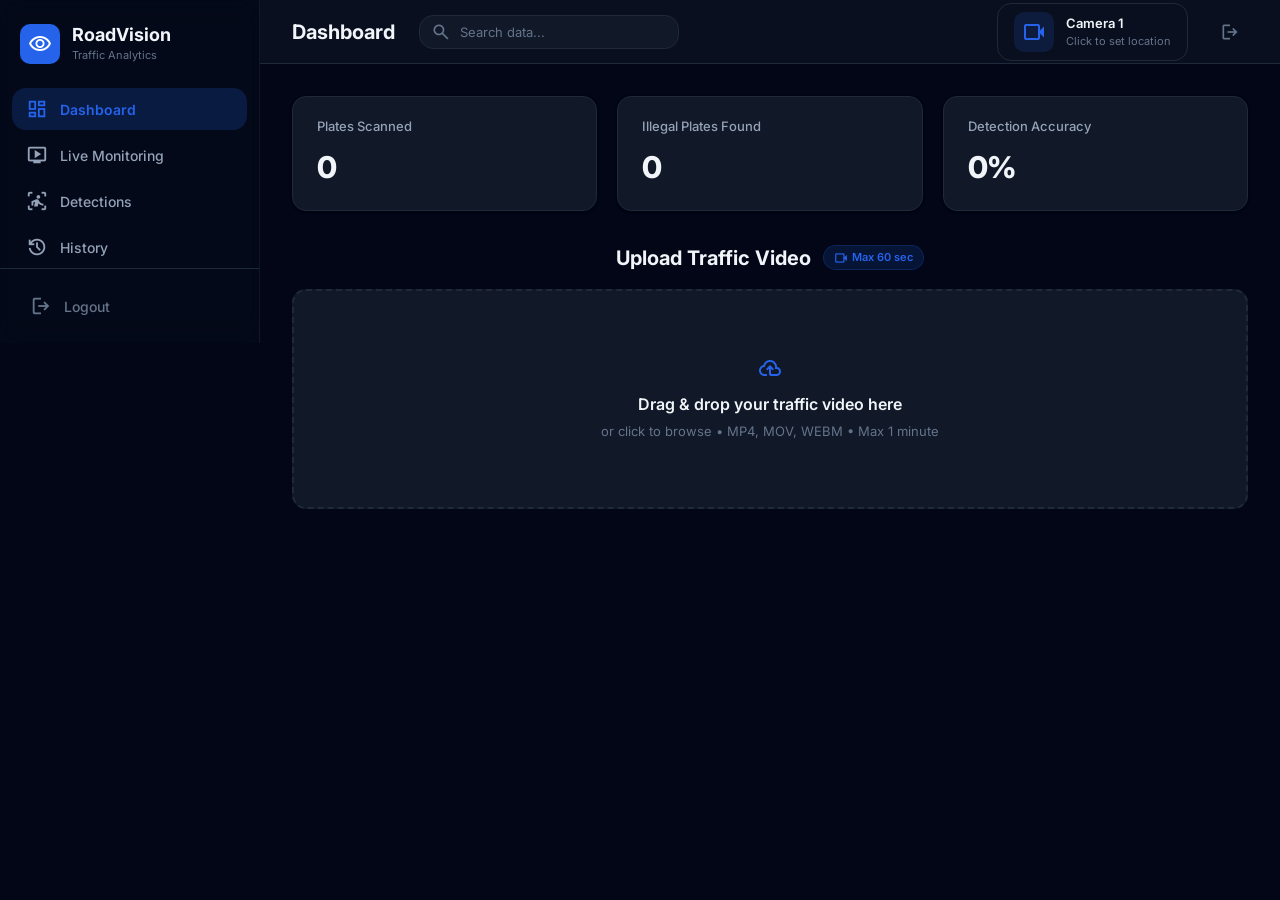
==== commit dfe66265: "near to final" ====
--- a/index.html
+++ b/index.html
@@ -1,14 +1,25 @@
 <!DOCTYPE html>
 <html lang="en">
+
 <head>
   <meta charset="UTF-8" />
   <meta name="viewport" content="width=device-width, initial-scale=1.0" />
   <title>RoadVision — Dashboard</title>
-  <meta name="description" content="RoadVision AI Dashboard — upload traffic footage, detect illegal number plates, and view analysis results." />
-  <style>html,body{background:#020617;margin:0;padding:0;}</style>
+  <meta name="description"
+    content="RoadVision AI Dashboard — upload traffic footage, detect illegal number plates, and view analysis results." />
+  <style>
+    html,
+    body {
+      background: #020617;
+      margin: 0;
+      padding: 0;
+    }
+  </style>
   <link rel="stylesheet" href="styles.css" />
-  <link href="https://fonts.googleapis.com/css2?family=Material+Symbols+Outlined:wght,FILL@100..700,0..1&display=swap" rel="stylesheet" />
+  <link href="https://fonts.googleapis.com/css2?family=Material+Symbols+Outlined:wght,FILL@100..700,0..1&display=swap"
+    rel="stylesheet" />
 </head>
+
 <body>
   <div class="app-layout">
     <!-- Sidebar Slot -->
@@ -21,23 +32,25 @@
 
       <!-- Main Content -->
       <div class="main-content">
-        <!-- Stat Cards - Real Data Only -->
+        <!-- Stat Cards -->
         <div class="stats-grid">
           <div class="stat-card">
             <p class="stat-label">Plates Scanned</p>
             <div class="stat-row">
-              <span class="stat-value" id="totalPlatesScanned">0</span>
-              <span class="stat-trend" style="color:var(--text-muted); font-size:12px;">
-                Total detected
+              <span class="stat-value" id="statPlatesScanned">0</span>
+              <span class="stat-trend" id="statPlatesTrend" style="display:none;">
+                <span class="material-symbols-outlined">trending_up</span>
+                <span id="statPlatesTrendValue">0%</span>
               </span>
             </div>
           </div>
           <div class="stat-card">
             <p class="stat-label">Illegal Plates Found</p>
             <div class="stat-row">
-              <span class="stat-value" id="illegalPlatesFound">0</span>
-              <span class="stat-trend" style="color:var(--text-muted); font-size:12px;">
-                Violations
+              <span class="stat-value" id="statIllegalPlates">0</span>
+              <span class="stat-trend" id="statIllegalTrend" style="display:none;">
+                <span class="material-symbols-outlined">trending_up</span>
+                <span id="statIllegalTrendValue">0%</span>
               </span>
             </div>
           </div>
@@ -45,9 +58,10 @@
           <div class="stat-card">
             <p class="stat-label">Detection Accuracy</p>
             <div class="stat-row">
-              <span class="stat-value" id="detectionAccuracy">--</span>
-              <span class="stat-trend" style="color:var(--text-muted); font-size:12px;">
-                Confidence avg
+              <span class="stat-value" id="statAccuracy">0%</span>
+              <span class="stat-trend" id="statAccuracyTrend" style="display:none;">
+                <span class="material-symbols-outlined">trending_up</span>
+                <span id="statAccuracyTrendValue">0%</span>
               </span>
             </div>
           </div>
@@ -81,9 +95,11 @@
         <!-- Video Preview (visible after upload) -->
         <div class="video-preview-section" id="videoPreview" style="display:none;">
           <div class="frame-viewer" style="margin-bottom:16px;" data-glare="false">
-            <video id="videoPlayer" controls style="width:100%; height:100%; object-fit:contain; background:#000;"></video>
+            <video id="videoPlayer" controls
+              style="width:100%; height:100%; object-fit:contain; background:#000;"></video>
             <!-- Bounding box overlay for violations -->
-            <div class="bbox suspicious" id="violationBbox" style="display:none; top:35%; left:40%; width:20%; height:12%;">
+            <div class="bbox suspicious" id="violationBbox"
+              style="display:none; top:35%; left:40%; width:20%; height:12%;">
               <div class="bbox-label">
                 <span class="material-symbols-outlined" style="font-size:10px">warning</span>
                 Illegal Plate
@@ -131,7 +147,8 @@
           <div class="processing-spinner"></div>
           <div>
             <p style="font-weight:600; font-size:15px;">Analyzing video frames...</p>
-            <p style="font-size:13px; color:var(--text-muted); margin-top:4px;">Running detection pipeline: Vehicle → Plate → CRNN → Pattern Analysis</p>
+            <p style="font-size:13px; color:var(--text-muted); margin-top:4px;">Running detection pipeline: Vehicle →
+              Plate → CRNN → Pattern Analysis</p>
           </div>
         </div>
 
@@ -168,23 +185,100 @@
   <script src="components/loader.js"></script>
   <script src="components/evidence-store.js"></script>
   <script src="components/glare-hover.js"></script>
-  <script src="api-client.js"></script>
   <script>
-    // ============ Update Stats with Real Data ============
-    async function updateDashboardStats() {
-      try {
-        const stats = await RoadVisionAPI.Detection.getStats();
-        document.getElementById('totalPlatesScanned').textContent = stats.total_detections;
-        document.getElementById('illegalPlatesFound').textContent = stats.violations;
-        document.getElementById('detectionAccuracy').textContent = stats.avg_confidence + '%';
-      } catch (e) {
-        console.error('Error loading stats:', e);
+    // ============ Statistics Management ============
+    const STATS_KEY = 'roadvision_stats';
+
+    // Initialize or load statistics from localStorage
+    function loadStats() {
+      const saved = localStorage.getItem(STATS_KEY);
+      if (saved) {
+        return JSON.parse(saved);
       }
-    }
-    
-    // Update stats on page load
-    window.addEventListener('load', updateDashboardStats);
-    
+      return {
+        totalPlatesScanned: 0,
+        totalIllegalPlates: 0,
+        totalDetections: 0,
+        averageConfidence: 0,
+        uniquePlates: new Set()
+      };
+    }
+
+    function saveStats(stats) {
+      // Convert Set to Array for JSON serialization
+      const toSave = {
+        ...stats,
+        uniquePlates: Array.from(stats.uniquePlates)
+      };
+      localStorage.setItem(STATS_KEY, JSON.stringify(toSave));
+    }
+
+    function updateStatsDisplay(stats) {
+      // Update Plates Scanned (unique plates only)
+      document.getElementById('statPlatesScanned').textContent = stats.totalPlatesScanned.toLocaleString();
+
+      // Update Illegal Plates Found
+      document.getElementById('statIllegalPlates').textContent = stats.totalIllegalPlates.toLocaleString();
+
+      // Calculate and update Detection Accuracy
+      const accuracy = stats.totalDetections > 0
+        ? ((stats.averageConfidence / stats.totalDetections) * 100).toFixed(1)
+        : 0;
+      document.getElementById('statAccuracy').textContent = accuracy + '%';
+    }
+
+    function updateStatsFromDetections(detections) {
+      let stats = loadStats();
+
+      // Convert uniquePlates array back to Set if needed
+      if (Array.isArray(stats.uniquePlates)) {
+        stats.uniquePlates = new Set(stats.uniquePlates);
+      }
+
+      let newPlatesCount = 0;
+      let newIllegalCount = 0;
+      let totalConfidence = stats.averageConfidence * stats.totalDetections;
+
+      detections.forEach(detection => {
+        const plateId = detection.detected_plate;
+
+        // Only count unique plates (no duplicates)
+        if (!stats.uniquePlates.has(plateId)) {
+          stats.uniquePlates.add(plateId);
+          newPlatesCount++;
+
+          // Count illegal plates
+          if (detection.violation) {
+            newIllegalCount++;
+          }
+
+          // Add to confidence calculation
+          totalConfidence += (detection.confidence || 0);
+          stats.totalDetections++;
+        }
+      });
+
+      // Update totals
+      stats.totalPlatesScanned += newPlatesCount;
+      stats.totalIllegalPlates += newIllegalCount;
+      stats.averageConfidence = stats.totalDetections > 0 ? totalConfidence : 0;
+
+      // Save and display
+      saveStats(stats);
+      updateStatsDisplay(stats);
+
+      return stats;
+    }
+
+    // Load and display stats on page load
+    document.addEventListener('DOMContentLoaded', () => {
+      const stats = loadStats();
+      if (Array.isArray(stats.uniquePlates)) {
+        stats.uniquePlates = new Set(stats.uniquePlates);
+      }
+      updateStatsDisplay(stats);
+    });
+
     // ============ Video Upload Logic ============
     const uploadZone = document.getElementById('uploadZone');
     const videoInput = document.getElementById('videoInput');
@@ -326,14 +420,9 @@
           return;
         }
 
-        // Save detections to database
-        for (const detection of data.detections) {
-          await RoadVisionAPI.Detection.add(detection);
-        }
-        console.log(`Saved ${data.detections.length} detections to database`);
-        
-        // Update dashboard stats
-        await updateDashboardStats();
+        // Save detections to localStorage for detections page
+        localStorage.setItem('roadvision_detections', JSON.stringify(data.detections));
+        console.log(`Saved ${data.detections.length} detections to localStorage`);
 
         displayResults(data.detections);
 
@@ -395,6 +484,9 @@
     }
 
     function displayResults(results) {
+      // Update statistics with new detections (avoiding duplicates)
+      updateStatsFromDetections(results);
+
       detectionResults.style.display = 'block';
       resultsCount.className = 'badge alert';
       resultsCount.innerHTML = `<span class="material-symbols-outlined" style="font-size:14px">warning</span> ${results.length} Violation${results.length !== 1 ? 's' : ''}`;
@@ -443,7 +535,7 @@
               <span class="detection-value" style="color:${confColor}; font-weight:600;">${conf}%</span>
             </div>
             ${r.frame ? `<div class="detection-row"><span class="detection-label">Frame</span><span class="detection-value">#${r.frame}</span></div>` : ''}
-            ${imgSrc ? `<button class="btn-evidence" onclick="openEvidenceModal('${imgSrc.replace(/'/g, "\\'") }', '${r.detected_plate}', '${r.correct_plate}', '${r.violation}', ${conf})"><span class="material-symbols-outlined" style="font-size:16px">photo_camera</span> View Evidence</button>` : ''}
+            ${imgSrc ? `<button class="btn-evidence" onclick="openEvidenceModal('${imgSrc.replace(/'/g, "\\'")}', '${r.detected_plate}', '${r.correct_plate}', '${r.violation}', ${conf})"><span class="material-symbols-outlined" style="font-size:16px">photo_camera</span> View Evidence</button>` : ''}
           </div>
         `;
         resultsGrid.appendChild(card);
@@ -582,4 +674,5 @@
   </script>
 
 </body>
-</html>
+
+</html>
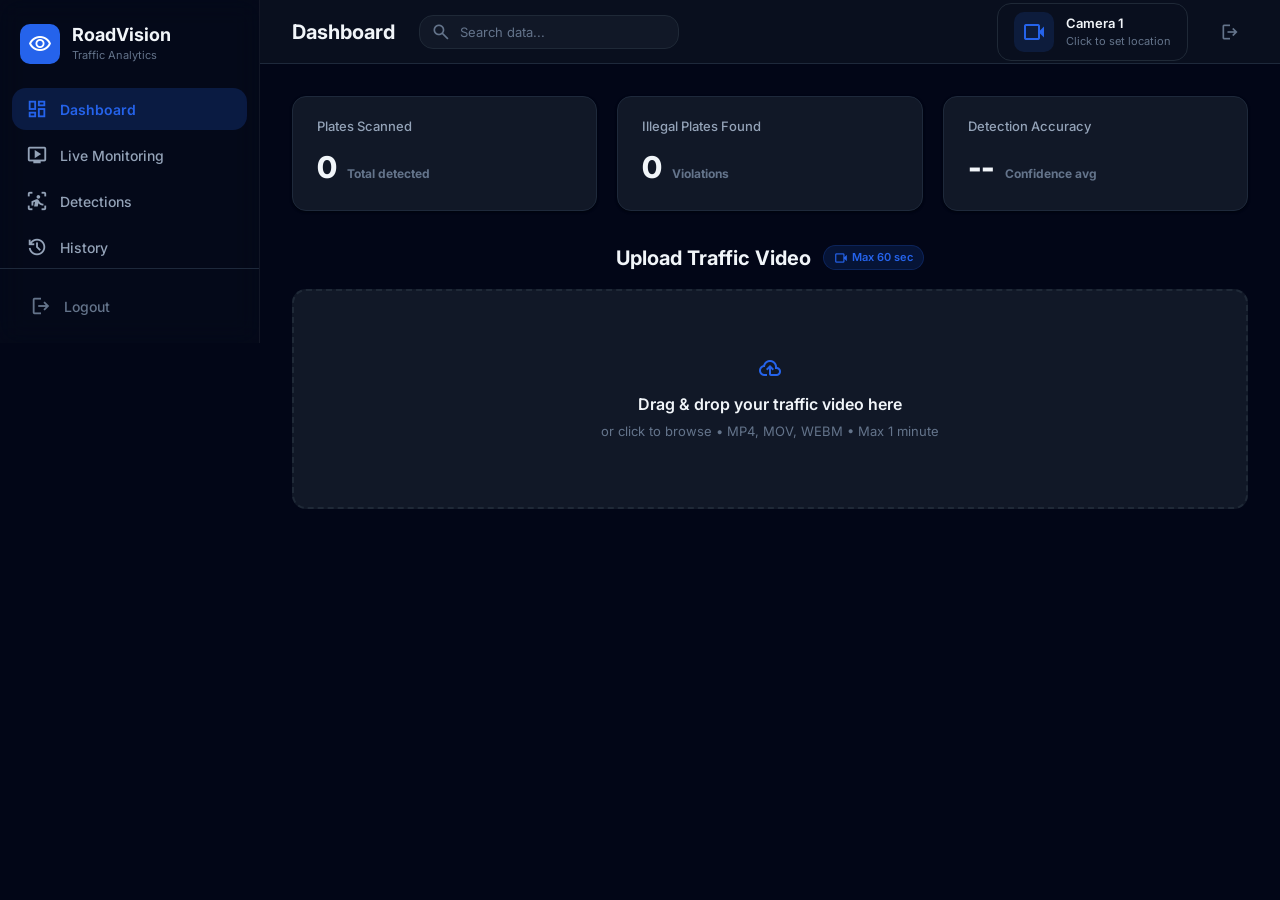
==== commit 103d62d4: "Fix false positive detections, data persistence, and PDF report generation - Raise YOLO confidence t" ====
--- a/index.html
+++ b/index.html
@@ -1,25 +1,14 @@
 <!DOCTYPE html>
 <html lang="en">
-
 <head>
   <meta charset="UTF-8" />
   <meta name="viewport" content="width=device-width, initial-scale=1.0" />
   <title>RoadVision — Dashboard</title>
-  <meta name="description"
-    content="RoadVision AI Dashboard — upload traffic footage, detect illegal number plates, and view analysis results." />
-  <style>
-    html,
-    body {
-      background: #020617;
-      margin: 0;
-      padding: 0;
-    }
-  </style>
+  <meta name="description" content="RoadVision AI Dashboard — upload traffic footage, detect illegal number plates, and view analysis results." />
+  <style>html,body{background:#020617;margin:0;padding:0;}</style>
   <link rel="stylesheet" href="styles.css" />
-  <link href="https://fonts.googleapis.com/css2?family=Material+Symbols+Outlined:wght,FILL@100..700,0..1&display=swap"
-    rel="stylesheet" />
+  <link href="https://fonts.googleapis.com/css2?family=Material+Symbols+Outlined:wght,FILL@100..700,0..1&display=swap" rel="stylesheet" />
 </head>
-
 <body>
   <div class="app-layout">
     <!-- Sidebar Slot -->
@@ -32,25 +21,23 @@
 
       <!-- Main Content -->
       <div class="main-content">
-        <!-- Stat Cards -->
+        <!-- Stat Cards - Real Data Only -->
         <div class="stats-grid">
           <div class="stat-card">
             <p class="stat-label">Plates Scanned</p>
             <div class="stat-row">
-              <span class="stat-value" id="statPlatesScanned">0</span>
-              <span class="stat-trend" id="statPlatesTrend" style="display:none;">
-                <span class="material-symbols-outlined">trending_up</span>
-                <span id="statPlatesTrendValue">0%</span>
+              <span class="stat-value" id="totalPlatesScanned">0</span>
+              <span class="stat-trend" style="color:var(--text-muted); font-size:12px;">
+                Total detected
               </span>
             </div>
           </div>
           <div class="stat-card">
             <p class="stat-label">Illegal Plates Found</p>
             <div class="stat-row">
-              <span class="stat-value" id="statIllegalPlates">0</span>
-              <span class="stat-trend" id="statIllegalTrend" style="display:none;">
-                <span class="material-symbols-outlined">trending_up</span>
-                <span id="statIllegalTrendValue">0%</span>
+              <span class="stat-value" id="illegalPlatesFound">0</span>
+              <span class="stat-trend" style="color:var(--text-muted); font-size:12px;">
+                Violations
               </span>
             </div>
           </div>
@@ -58,10 +45,9 @@
           <div class="stat-card">
             <p class="stat-label">Detection Accuracy</p>
             <div class="stat-row">
-              <span class="stat-value" id="statAccuracy">0%</span>
-              <span class="stat-trend" id="statAccuracyTrend" style="display:none;">
-                <span class="material-symbols-outlined">trending_up</span>
-                <span id="statAccuracyTrendValue">0%</span>
+              <span class="stat-value" id="detectionAccuracy">--</span>
+              <span class="stat-trend" style="color:var(--text-muted); font-size:12px;">
+                Confidence avg
               </span>
             </div>
           </div>
@@ -95,11 +81,9 @@
         <!-- Video Preview (visible after upload) -->
         <div class="video-preview-section" id="videoPreview" style="display:none;">
           <div class="frame-viewer" style="margin-bottom:16px;" data-glare="false">
-            <video id="videoPlayer" controls
-              style="width:100%; height:100%; object-fit:contain; background:#000;"></video>
+            <video id="videoPlayer" controls style="width:100%; height:100%; object-fit:contain; background:#000;"></video>
             <!-- Bounding box overlay for violations -->
-            <div class="bbox suspicious" id="violationBbox"
-              style="display:none; top:35%; left:40%; width:20%; height:12%;">
+            <div class="bbox suspicious" id="violationBbox" style="display:none; top:35%; left:40%; width:20%; height:12%;">
               <div class="bbox-label">
                 <span class="material-symbols-outlined" style="font-size:10px">warning</span>
                 Illegal Plate
@@ -147,8 +131,7 @@
           <div class="processing-spinner"></div>
           <div>
             <p style="font-weight:600; font-size:15px;">Analyzing video frames...</p>
-            <p style="font-size:13px; color:var(--text-muted); margin-top:4px;">Running detection pipeline: Vehicle →
-              Plate → CRNN → Pattern Analysis</p>
+            <p style="font-size:13px; color:var(--text-muted); margin-top:4px;">Running detection pipeline: Vehicle → Plate → CRNN → Pattern Analysis</p>
           </div>
         </div>
 
@@ -185,100 +168,23 @@
   <script src="components/loader.js"></script>
   <script src="components/evidence-store.js"></script>
   <script src="components/glare-hover.js"></script>
+  <script src="api-client.js"></script>
   <script>
-    // ============ Statistics Management ============
-    const STATS_KEY = 'roadvision_stats';
-
-    // Initialize or load statistics from localStorage
-    function loadStats() {
-      const saved = localStorage.getItem(STATS_KEY);
-      if (saved) {
-        return JSON.parse(saved);
+    // ============ Update Stats with Real Data ============
+    async function updateDashboardStats() {
+      try {
+        const stats = await RoadVisionAPI.Detection.getStats();
+        document.getElementById('totalPlatesScanned').textContent = stats.total_detections;
+        document.getElementById('illegalPlatesFound').textContent = stats.violations;
+        document.getElementById('detectionAccuracy').textContent = stats.avg_confidence + '%';
+      } catch (e) {
+        console.error('Error loading stats:', e);
       }
-      return {
-        totalPlatesScanned: 0,
-        totalIllegalPlates: 0,
-        totalDetections: 0,
-        averageConfidence: 0,
-        uniquePlates: new Set()
-      };
-    }
-
-    function saveStats(stats) {
-      // Convert Set to Array for JSON serialization
-      const toSave = {
-        ...stats,
-        uniquePlates: Array.from(stats.uniquePlates)
-      };
-      localStorage.setItem(STATS_KEY, JSON.stringify(toSave));
-    }
-
-    function updateStatsDisplay(stats) {
-      // Update Plates Scanned (unique plates only)
-      document.getElementById('statPlatesScanned').textContent = stats.totalPlatesScanned.toLocaleString();
-
-      // Update Illegal Plates Found
-      document.getElementById('statIllegalPlates').textContent = stats.totalIllegalPlates.toLocaleString();
-
-      // Calculate and update Detection Accuracy
-      const accuracy = stats.totalDetections > 0
-        ? ((stats.averageConfidence / stats.totalDetections) * 100).toFixed(1)
-        : 0;
-      document.getElementById('statAccuracy').textContent = accuracy + '%';
-    }
-
-    function updateStatsFromDetections(detections) {
-      let stats = loadStats();
-
-      // Convert uniquePlates array back to Set if needed
-      if (Array.isArray(stats.uniquePlates)) {
-        stats.uniquePlates = new Set(stats.uniquePlates);
-      }
-
-      let newPlatesCount = 0;
-      let newIllegalCount = 0;
-      let totalConfidence = stats.averageConfidence * stats.totalDetections;
-
-      detections.forEach(detection => {
-        const plateId = detection.detected_plate;
-
-        // Only count unique plates (no duplicates)
-        if (!stats.uniquePlates.has(plateId)) {
-          stats.uniquePlates.add(plateId);
-          newPlatesCount++;
-
-          // Count illegal plates
-          if (detection.violation) {
-            newIllegalCount++;
-          }
-
-          // Add to confidence calculation
-          totalConfidence += (detection.confidence || 0);
-          stats.totalDetections++;
-        }
-      });
-
-      // Update totals
-      stats.totalPlatesScanned += newPlatesCount;
-      stats.totalIllegalPlates += newIllegalCount;
-      stats.averageConfidence = stats.totalDetections > 0 ? totalConfidence : 0;
-
-      // Save and display
-      saveStats(stats);
-      updateStatsDisplay(stats);
-
-      return stats;
-    }
-
-    // Load and display stats on page load
-    document.addEventListener('DOMContentLoaded', () => {
-      const stats = loadStats();
-      if (Array.isArray(stats.uniquePlates)) {
-        stats.uniquePlates = new Set(stats.uniquePlates);
-      }
-      updateStatsDisplay(stats);
-    });
-
+    }
+    
+    // Update stats on page load
+    window.addEventListener('load', updateDashboardStats);
+    
     // ============ Video Upload Logic ============
     const uploadZone = document.getElementById('uploadZone');
     const videoInput = document.getElementById('videoInput');
@@ -420,24 +326,31 @@
           return;
         }
 
-        // Save detections to localStorage for detections page
-        localStorage.setItem('roadvision_detections', JSON.stringify(data.detections));
-        console.log(`Saved ${data.detections.length} detections to localStorage`);
+        // Detections are already saved to DB by the backend during analysis
+        // No need to call DetectionAPI.add() here
+        console.log(`Received ${data.detections.length} detections from backend (already saved to DB)`);
+        
+        // Update dashboard stats
+        await updateDashboardStats();
 
         displayResults(data.detections);
 
       } catch (err) {
-        console.warn('Backend not available, using demo results:', err.message);
+        console.error('Analysis failed:', err);
         processingIndicator.style.display = 'none';
         resetAnalyzeBtn();
-
-        // Fallback: show mock results for demo purposes
-        const mockResults = [
-          { detected_plate: "TN1OAB1234", correct_plate: "TN10AB1234", violation: "Character Manipulation", confidence: 0.94, frame: 128, bbox: [40, 35, 20, 12] },
-          { detected_plate: "MH12RN9876", correct_plate: "MH 12 RN 9876", violation: "Spacing Manipulation", confidence: 0.91, frame: 256 },
-          { detected_plate: "KA01MG5566", correct_plate: "KA 01 MG 5566", violation: "Illegal Font", confidence: 0.88, frame: 384 }
-        ];
-        displayResults(mockResults);
+        // Show real error — do NOT fall back to fake/mock data
+        detectionResults.style.display = 'block';
+        resultsCount.className = 'badge alert';
+        resultsCount.textContent = 'Error';
+        resultsGrid.innerHTML = `
+          <div style="grid-column:1/-1; text-align:center; padding:40px 20px;">
+            <span class="material-symbols-outlined" style="font-size:48px; color:var(--alert); display:block; margin-bottom:12px;">error</span>
+            <p style="font-size:15px; font-weight:600; color:var(--text-primary); margin-bottom:6px;">Analysis failed</p>
+            <p style="font-size:13px; color:var(--text-muted);">${err.message}</p>
+            <p style="font-size:12px; color:var(--text-muted); margin-top:8px;">Check that the backend is running at http://localhost:8000</p>
+          </div>
+        `;
       }
     });
 
@@ -484,9 +397,6 @@
     }
 
     function displayResults(results) {
-      // Update statistics with new detections (avoiding duplicates)
-      updateStatsFromDetections(results);
-
       detectionResults.style.display = 'block';
       resultsCount.className = 'badge alert';
       resultsCount.innerHTML = `<span class="material-symbols-outlined" style="font-size:14px">warning</span> ${results.length} Violation${results.length !== 1 ? 's' : ''}`;
@@ -510,10 +420,17 @@
         const card = document.createElement('div');
         card.className = 'detection-card';
 
-        const imgSrc = r._evidenceImage || '';
+        // Use plate_image (YOLO crop from backend) as primary evidence;
+        // fall back to captured video frame if crop not available
+        const imgSrc = r.plate_image || r._evidenceImage || '';
+        const correctedDisplay = r.correct_plate || '— (No correction needed)';
         const imgSection = imgSrc
           ? `<div class="detection-card-img" style="padding:0; overflow:hidden;"><img src="${imgSrc}" alt="Evidence: ${r.detected_plate}" style="width:100%; height:100%; object-fit:cover;" /></div>`
           : `<div class="detection-card-img" style="background:#fff; display:flex; align-items:center; justify-content:center; font-size:24px; font-weight:700; letter-spacing:3px; color:#111; font-family:'Courier New',monospace; border-bottom:1px solid var(--border-color);">${r.detected_plate}</div>`;
+
+        const violationBadge = r.violation
+          ? `<span class="badge alert">${r.violation}</span>`
+          : `<span class="badge success">None (Legal)</span>`;
 
         card.innerHTML = `
           ${imgSection}
@@ -524,18 +441,18 @@
             </div>
             <div class="detection-row">
               <span class="detection-label">Correct Plate</span>
-              <span class="detection-value">${r.correct_plate}</span>
+              <span class="detection-value" style="color:${r.correct_plate ? 'var(--warning)' : 'var(--text-muted)'}">${correctedDisplay}</span>
             </div>
             <div class="detection-row">
               <span class="detection-label">Violation Type</span>
-              <span class="badge alert">${r.violation}</span>
+              ${violationBadge}
             </div>
             <div class="detection-row">
               <span class="detection-label">Confidence</span>
               <span class="detection-value" style="color:${confColor}; font-weight:600;">${conf}%</span>
             </div>
             ${r.frame ? `<div class="detection-row"><span class="detection-label">Frame</span><span class="detection-value">#${r.frame}</span></div>` : ''}
-            ${imgSrc ? `<button class="btn-evidence" onclick="openEvidenceModal('${imgSrc.replace(/'/g, "\\'")}', '${r.detected_plate}', '${r.correct_plate}', '${r.violation}', ${conf})"><span class="material-symbols-outlined" style="font-size:16px">photo_camera</span> View Evidence</button>` : ''}
+            ${imgSrc ? `<button class="btn-evidence" onclick="openEvidenceModal('${imgSrc.replace(/'/g, "\\'")}', '${r.detected_plate}', '${correctedDisplay}', '${r.violation || 'None'}', ${conf})"><span class="material-symbols-outlined" style="font-size:16px">photo_camera</span> View Evidence</button>` : ''}
           </div>
         `;
         resultsGrid.appendChild(card);
@@ -674,5 +591,4 @@
   </script>
 
 </body>
-
-</html>+</html>
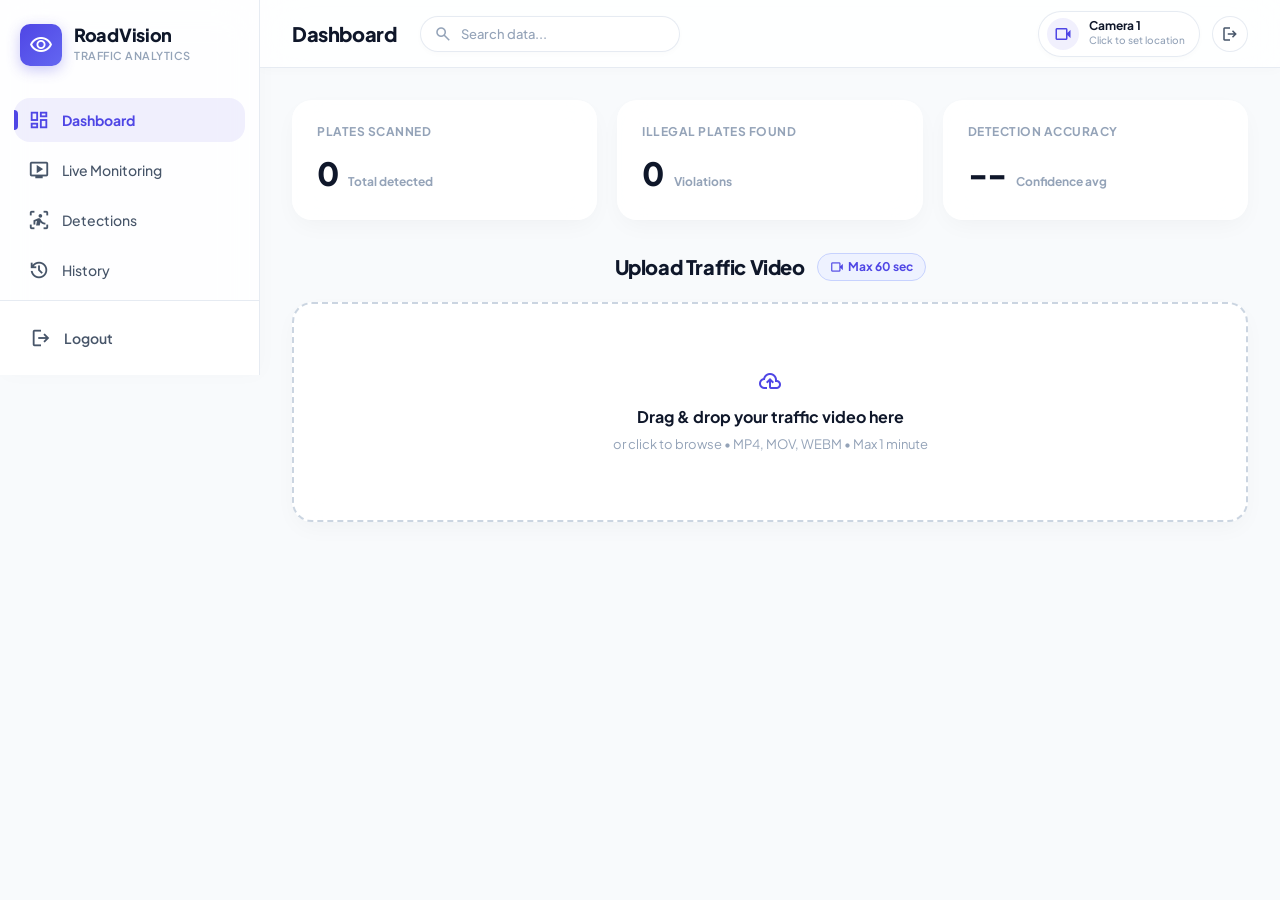
==== commit 6a07bf1a: "feat(ui): complete white-based frosted glassmorphic UI redesign and OpenStreetMap integration" ====
--- a/index.html
+++ b/index.html
@@ -4,8 +4,6 @@
   <meta charset="UTF-8" />
   <meta name="viewport" content="width=device-width, initial-scale=1.0" />
   <title>RoadVision — Dashboard</title>
-  <meta name="description" content="RoadVision AI Dashboard — upload traffic footage, detect illegal number plates, and view analysis results." />
-  <style>html,body{background:#020617;margin:0;padding:0;}</style>
   <link rel="stylesheet" href="styles.css" />
   <link href="https://fonts.googleapis.com/css2?family=Material+Symbols+Outlined:wght,FILL@100..700,0..1&display=swap" rel="stylesheet" />
 </head>
@@ -293,9 +291,50 @@
       violationBbox.style.display = 'none';
     });
 
-    // Analyze button
+    // ---- Analysis state tracking ----
+    let isAnalyzing = false;
+
+    // Warn user before leaving during analysis
+    window.addEventListener('beforeunload', (e) => {
+      if (isAnalyzing) {
+        e.preventDefault();
+        e.returnValue = 'Video analysis is still running. Are you sure you want to leave?';
+        return e.returnValue;
+      }
+    });
+
+    // Also intercept sidebar navigation clicks during analysis
+    document.querySelectorAll('.sidebar a, .nav-link').forEach(link => {
+      link.addEventListener('click', (e) => {
+        if (isAnalyzing) {
+          const leave = confirm('⚠️ Video analysis is still running.\n\nIf you leave now, the analysis will stop and results will be lost.\n\nLeave anyway?');
+          if (!leave) {
+            e.preventDefault();
+            return;
+          }
+        }
+      });
+    });
+
+    // Restore previous results on page load (if user navigated away and came back)
+    try {
+      const cached = sessionStorage.getItem('roadvision_last_results');
+      if (cached) {
+        const cachedResults = JSON.parse(cached);
+        if (cachedResults && cachedResults.length > 0) {
+          displayResults(cachedResults);
+          // Show a subtle indicator that these are previous results
+          resultsCount.textContent = `${cachedResults.length} (Previous)`;
+          resultsCount.className = 'badge';
+          resultsCount.style.background = 'var(--text-muted)';
+        }
+      }
+    } catch (e) { /* ignore parse errors */ }
+
+    // Analyze button — direct fetch, waits for results
     analyzeBtn.addEventListener('click', async () => {
       if (!uploadedFile) return;
+      isAnalyzing = true;
       analyzeBtn.disabled = true;
       analyzeBtn.innerHTML = '<span class="material-symbols-outlined" style="font-size:18px">hourglass_top</span> Analyzing...';
       processingIndicator.style.display = 'flex';
@@ -311,35 +350,34 @@
           body: formData
         });
 
-        if (!response.ok) {
-          throw new Error(`Server error: ${response.status}`);
-        }
+        if (!response.ok) throw new Error(`Server error: ${response.status}`);
 
         const data = await response.json();
+        isAnalyzing = false;
         processingIndicator.style.display = 'none';
         resetAnalyzeBtn();
 
         if (!data.detections || data.detections.length === 0) {
           showNoDetections();
-          // Clear old detections from localStorage
-          localStorage.removeItem('roadvision_detections');
+          sessionStorage.removeItem('roadvision_last_results');
           return;
         }
 
-        // Detections are already saved to DB by the backend during analysis
-        // No need to call DetectionAPI.add() here
-        console.log(`Received ${data.detections.length} detections from backend (already saved to DB)`);
-        
-        // Update dashboard stats
+        console.log(`Received ${data.detections.length} detections from backend`);
+
+        // Cache results so they survive page reloads
+        try {
+          sessionStorage.setItem('roadvision_last_results', JSON.stringify(data.detections));
+        } catch (e) { /* ignore */ }
+
         await updateDashboardStats();
-
         displayResults(data.detections);
 
       } catch (err) {
+        isAnalyzing = false;
         console.error('Analysis failed:', err);
         processingIndicator.style.display = 'none';
         resetAnalyzeBtn();
-        // Show real error — do NOT fall back to fake/mock data
         detectionResults.style.display = 'block';
         resultsCount.className = 'badge alert';
         resultsCount.textContent = 'Error';
@@ -354,6 +392,7 @@
       }
     });
 
+
     function resetAnalyzeBtn() {
       analyzeBtn.disabled = false;
       analyzeBtn.innerHTML = '<span class="material-symbols-outlined" style="font-size:18px">search</span> Analyze Video';
@@ -426,7 +465,7 @@
         const correctedDisplay = r.correct_plate || '— (No correction needed)';
         const imgSection = imgSrc
           ? `<div class="detection-card-img" style="padding:0; overflow:hidden;"><img src="${imgSrc}" alt="Evidence: ${r.detected_plate}" style="width:100%; height:100%; object-fit:cover;" /></div>`
-          : `<div class="detection-card-img" style="background:#fff; display:flex; align-items:center; justify-content:center; font-size:24px; font-weight:700; letter-spacing:3px; color:#111; font-family:'Courier New',monospace; border-bottom:1px solid var(--border-color);">${r.detected_plate}</div>`;
+          : `<div class="detection-card-img" style="background:#F8FAFC; display:flex; align-items:center; justify-content:center; font-size:22px; font-weight:700; letter-spacing:2px; color:var(--text-primary); font-family:var(--font-mono); border-bottom:1px solid var(--border-color);">${r.detected_plate}</div>`;
 
         const violationBadge = r.violation
           ? `<span class="badge alert">${r.violation}</span>`
@@ -452,6 +491,7 @@
               <span class="detection-value" style="color:${confColor}; font-weight:600;">${conf}%</span>
             </div>
             ${r.frame ? `<div class="detection-row"><span class="detection-label">Frame</span><span class="detection-value">#${r.frame}</span></div>` : ''}
+            ${r.frames_seen ? `<div class="detection-row"><span class="detection-label">Stability</span><span class="detection-value" style="color:var(--success); font-weight:600;">${r.frames_seen} frames</span></div>` : ''}
             ${imgSrc ? `<button class="btn-evidence" onclick="openEvidenceModal('${imgSrc.replace(/'/g, "\\'")}', '${r.detected_plate}', '${correctedDisplay}', '${r.violation || 'None'}', ${conf})"><span class="material-symbols-outlined" style="font-size:16px">photo_camera</span> View Evidence</button>` : ''}
           </div>
         `;
--- a/styles.css
+++ b/styles.css
@@ -1,93 +1,147 @@
 /* ================================================
    RoadVision — Design System & Global Styles
+   Modern White-Based Frosted Glassmorphism Theme
    ================================================ */
 
-/* ---------- Fonts ---------- */
-@import url('https://fonts.googleapis.com/css2?family=Inter:wght@300;400;500;600;700;800&display=swap');
+/* ---------- Google Fonts ---------- */
+@import url('https://fonts.googleapis.com/css2?family=Plus+Jakarta+Sans:wght@300;400;500;600;700;800&family=JetBrains+Mono:wght@400;500;600;700&display=swap');
 
 /* ---------- CSS Custom Properties (Design Tokens) ---------- */
 :root {
-  /* Colors */
-  --bg-body:       #0B1220;
-  --bg-card:       #111827;
-  --bg-sidebar:    #0B1220;
-  --bg-header:     rgba(11,18,32,.85);
-  --border-color:  #1E293B;
-  --border-light:  #1F2937;
-
-  --primary:       #2563EB;
-  --primary-hover: #1D4ED8;
-  --primary-glow:  rgba(37,99,235,.15);
-
-  --success:       #22C55E;
-  --success-glow:  rgba(34,197,94,.12);
-
-  --alert:         #EF4444;
-  --alert-glow:    rgba(239,68,68,.12);
-
-  --warning:       #F59E0B;
-  --warning-glow:  rgba(245,158,11,.12);
-
-  --text-primary:  #F1F5F9;
-  --text-secondary:#94A3B8;
-  --text-muted:    #64748B;
-
-  /* Typography */
-  --font-family:   'Inter', -apple-system, BlinkMacSystemFont, 'Segoe UI', Roboto, sans-serif;
-
-  /* Spacing */
-  --sidebar-width: 260px;
-  --header-height: 64px;
-
-  /* Radius */
-  --radius-sm:  6px;
-  --radius-md:  10px;
-  --radius-lg:  14px;
-  --radius-xl:  18px;
-  --radius-full:9999px;
-
-  /* Shadows */
-  --shadow-card: 0 1px 3px rgba(0,0,0,.3), 0 1px 2px rgba(0,0,0,.2);
-  --shadow-lg:   0 10px 30px rgba(0,0,0,.4);
+  /* Light Theme Canvas & Surfaces */
+  --bg-body:          #F8FAFC;
+  --bg-body-gradient: radial-gradient(at 0% 0%, rgba(224, 231, 255, 0.55) 0px, transparent 50%),
+                      radial-gradient(at 100% 0%, rgba(219, 234, 254, 0.55) 0px, transparent 50%),
+                      radial-gradient(at 100% 100%, rgba(243, 232, 255, 0.45) 0px, transparent 50%),
+                      radial-gradient(at 0% 100%, rgba(209, 250, 229, 0.45) 0px, transparent 50%),
+                      #F8FAFC;
+  
+  --bg-card:          rgba(255, 255, 255, 0.88);
+  --bg-card-solid:    #FFFFFF;
+  --bg-sidebar:       rgba(255, 255, 255, 0.82);
+  --bg-header:        rgba(255, 255, 255, 0.85);
+  --surface-secondary:rgba(241, 245, 249, 0.8);
+  --surface-tertiary: rgba(226, 232, 240, 0.7);
+
+  /* Glassmorphism Borders */
+  --border-color:     rgba(226, 232, 240, 0.85);
+  --border-light:     rgba(241, 245, 249, 0.95);
+  --border-glass:     rgba(255, 255, 255, 0.9);
+  --border:           rgba(226, 232, 240, 0.85);
+
+  /* Accent Colors */
+  --primary:          #4F46E5;        /* Indigo 600 */
+  --primary-hover:    #4338CA;        /* Indigo 700 */
+  --primary-dark:     #3730A3;        /* Indigo 800 */
+  --primary-glow:     rgba(79, 70, 229, 0.08);
+  --primary-tint:     rgba(79, 70, 229, 0.04);
+
+  --success:          #10B981;        /* Emerald 500 */
+  --success-glow:     rgba(16, 185, 129, 0.12);
+  --success-text:     #047857;        /* Emerald 700 */
+
+  --alert:            #EF4444;        /* Crimson Red 500 */
+  --alert-glow:       rgba(239, 68, 68, 0.12);
+  --alert-text:       #B91C1C;        /* Red 700 */
+
+  --warning:          #F59E0B;        /* Amber 500 */
+  --warning-glow:     rgba(245, 158, 11, 0.12);
+  --warning-text:     #B45309;        /* Amber 700 */
+
+  /* Typography Colors */
+  --text-primary:     #0F172A;        /* Slate 900 */
+  --text:             #0F172A;
+  --text-secondary:   #475569;        /* Slate 600 */
+  --text-muted:       #94A3B8;        /* Slate 400 */
+
+  /* Fonts */
+  --font-family:      'Plus Jakarta Sans', -apple-system, BlinkMacSystemFont, 'Segoe UI', Roboto, sans-serif;
+  --font-mono:        'JetBrains Mono', monospace;
+
+  /* Layout Dimensions */
+  --sidebar-width:    260px;
+  --header-height:    68px;
+
+  /* Corner Radius */
+  --radius-sm:        6px;
+  --radius-md:        10px;
+  --radius-lg:        16px;
+  --radius-xl:        20px;
+  --radius-full:      9999px;
+
+  /* Glassmorphism Shadows */
+  --shadow-card:      0 8px 24px -4px rgba(0, 0, 0, 0.04), 0 2px 8px -2px rgba(0, 0, 0, 0.02), inset 0 1px 0 rgba(255, 255, 255, 0.9);
+  --shadow-hover:     0 16px 32px -6px rgba(79, 70, 229, 0.08), 0 6px 16px -2px rgba(0, 0, 0, 0.03), inset 0 1px 0 rgba(255, 255, 255, 0.9);
+  --shadow-lg:        0 20px 40px -8px rgba(15, 23, 42, 0.08), 0 8px 16px -4px rgba(15, 23, 42, 0.03);
+  --shadow-modal:     0 25px 60px -12px rgba(15, 23, 42, 0.18), 0 12px 24px -6px rgba(15, 23, 42, 0.08);
 }
 
 /* ---------- Reset & Base ---------- */
-*, *::before, *::after { box-sizing: border-box; margin: 0; padding: 0; }
-
-html { height: 100%; -webkit-font-smoothing: antialiased; }
+*, *::before, *::after {
+  box-sizing: border-box;
+  margin: 0;
+  padding: 0;
+}
+
+html {
+  height: 100%;
+  -webkit-font-smoothing: antialiased;
+  -moz-osx-font-smoothing: grayscale;
+}
 
 body {
   font-family: var(--font-family);
-  background: #020617;
+  background-color: var(--bg-body);
+  background-image: var(--bg-body-gradient);
+  background-attachment: fixed;
   color: var(--text-primary);
   height: 100%;
   overflow: hidden;
   line-height: 1.5;
 }
 
-a { text-decoration: none; color: inherit; }
-button { cursor: pointer; border: none; background: none; font-family: inherit; }
-img { display: block; max-width: 100%; }
-input { font-family: inherit; }
+a {
+  text-decoration: none;
+  color: inherit;
+}
+
+button {
+  cursor: pointer;
+  border: none;
+  background: none;
+  font-family: inherit;
+}
+
+img {
+  display: block;
+  max-width: 100%;
+}
+
+input, select, textarea {
+  font-family: inherit;
+}
 
 /* ---------- App Layout ---------- */
 .app-layout {
   display: flex;
   height: 100vh;
   overflow: hidden;
-}
-
-/* ---------- Sidebar ---------- */
+  position: relative;
+}
+
+/* ---------- Sidebar (Frosted Glass) ---------- */
 .sidebar {
   width: var(--sidebar-width);
   flex-shrink: 0;
-  background: rgba(11, 18, 32, 0.3);
-  border-right: 1px solid rgba(255, 255, 255, 0.06);
-  backdrop-filter: blur(12px);
-  -webkit-backdrop-filter: blur(12px);
+  background: var(--bg-sidebar);
+  border-right: 1px solid var(--border-color);
+  backdrop-filter: blur(20px);
+  -webkit-backdrop-filter: blur(20px);
   display: flex;
   flex-direction: column;
   overflow-y: auto;
+  z-index: 30;
+  box-shadow: 2px 0 20px rgba(0, 0, 0, 0.02);
 }
 
 .sidebar-brand {
@@ -98,299 +152,325 @@
 }
 
 .sidebar-brand-icon {
-  width: 40px;
-  height: 40px;
+  width: 42px;
+  height: 42px;
   border-radius: var(--radius-md);
-  background: var(--primary);
+  background: linear-gradient(135deg, var(--primary), #6366F1);
   display: flex;
   align-items: center;
   justify-content: center;
   color: #fff;
-  font-size: 20px;
+  font-size: 22px;
+  box-shadow: 0 4px 14px rgba(79, 70, 229, 0.3);
+  flex-shrink: 0;
 }
 
 .sidebar-brand-text h1 {
   font-size: 18px;
-  font-weight: 700;
+  font-weight: 800;
   line-height: 1.1;
   color: var(--text-primary);
+  letter-spacing: -0.3px;
 }
 
 .sidebar-brand-text p {
   font-size: 11px;
+  font-weight: 600;
   color: var(--text-muted);
-  margin-top: 2px;
+  text-transform: uppercase;
+  letter-spacing: 0.5px;
+  margin-top: 3px;
 }
 
 .sidebar-nav {
   flex: 1;
-  padding: 0 12px;
+  padding: 8px 14px;
   display: flex;
   flex-direction: column;
-  gap: 4px;
+  gap: 6px;
 }
 
 .sidebar-nav a {
+  display: flex;
+  align-items: center;
+  gap: 12px;
+  padding: 11px 14px;
+  border-radius: var(--radius-lg);
+  font-size: 14px;
+  font-weight: 500;
+  color: var(--text-secondary);
+  transition: all .2s cubic-bezier(0.4, 0, 0.2, 1);
+  position: relative;
+}
+
+.sidebar-nav a:hover {
+  background: rgba(79, 70, 229, 0.05);
+  color: var(--text-primary);
+  transform: translateX(2px);
+}
+
+.sidebar-nav a.active {
+  background: rgba(79, 70, 229, 0.08);
+  color: var(--primary);
+  font-weight: 700;
+}
+
+.sidebar-nav a.active::before {
+  content: '';
+  position: absolute;
+  left: 0;
+  top: 50%;
+  transform: translateY(-50%);
+  width: 4px;
+  height: 20px;
+  background: var(--primary);
+  border-radius: 0 4px 4px 0;
+}
+
+.sidebar-nav a .nav-icon {
+  font-size: 22px;
+  line-height: 1;
+  color: inherit;
+}
+
+.sidebar-footer {
+  padding: 16px;
+  border-top: 1px solid var(--border-color);
+  background: rgba(255, 255, 255, 0.4);
+}
+
+.sidebar-logout {
   display: flex;
   align-items: center;
   gap: 12px;
   padding: 10px 14px;
   border-radius: var(--radius-lg);
   font-size: 14px;
-  font-weight: 500;
+  font-weight: 600;
   color: var(--text-secondary);
   transition: all .2s ease;
-}
-
-.sidebar-nav a:hover {
-  background: rgba(255,255,255,.05);
-  color: var(--text-primary);
-}
-
-.sidebar-nav a.active {
-  background: rgba(37, 99, 235, 0.2);
-  color: var(--primary);
-  font-weight: 600;
-}
-
-.sidebar-nav a .nav-icon {
+  width: 100%;
+}
+
+.sidebar-logout:hover {
+  background: rgba(239, 68, 68, 0.08);
+  color: var(--alert);
+}
+
+.sidebar-logout .nav-icon {
   font-size: 22px;
   line-height: 1;
 }
 
-.sidebar-footer {
-  padding: 16px;
-  border-top: 1px solid var(--border-color);
-}
-
-.sidebar-footer .upgrade-btn {
-  width: 100%;
-  display: flex;
+/* ---------- Main Area ---------- */
+.main-area {
+  flex: 1;
+  display: flex;
+  flex-direction: column;
+  overflow: hidden;
+  min-width: 0;
+}
+
+/* ---------- Header (Frosted Glass) ---------- */
+.header {
+  height: var(--header-height);
+  padding: 0 32px;
+  display: flex;
+  align-items: center;
+  justify-content: space-between;
+  border-bottom: 1px solid var(--border-color);
+  background: var(--bg-header);
+  backdrop-filter: blur(20px);
+  -webkit-backdrop-filter: blur(20px);
+  flex-shrink: 0;
+  position: sticky;
+  top: 0;
+  z-index: 20;
+  box-shadow: 0 2px 12px rgba(0, 0, 0, 0.02);
+}
+
+.header-left {
+  display: flex;
+  align-items: center;
+  gap: 24px;
+}
+
+.header-left h2 {
+  font-size: 20px;
+  font-weight: 800;
+  color: var(--text-primary);
+  letter-spacing: -0.4px;
+  white-space: nowrap;
+}
+
+.search-box {
+  position: relative;
+}
+
+.search-box .material-symbols-outlined {
+  position: absolute;
+  left: 14px;
+  top: 50%;
+  transform: translateY(-50%);
+  color: var(--text-muted);
+  font-size: 18px;
+}
+
+.search-box input {
+  width: 260px;
+  padding: 9px 16px 9px 40px;
+  background: rgba(255, 255, 255, 0.9);
+  border: 1px solid var(--border-color);
+  border-radius: var(--radius-full);
+  color: var(--text-primary);
+  font-size: 13px;
+  font-weight: 500;
+  outline: none;
+  box-shadow: 0 2px 6px rgba(0, 0, 0, 0.02);
+  transition: all .2s ease;
+}
+
+.search-box input::placeholder {
+  color: var(--text-muted);
+}
+
+.search-box input:focus {
+  border-color: var(--primary);
+  background: #FFFFFF;
+  box-shadow: 0 0 0 3px rgba(79, 70, 229, 0.12);
+  width: 290px;
+}
+
+.header-right {
+  display: flex;
+  align-items: center;
+  gap: 12px;
+}
+
+/* Camera Profile Button (Header Pill) */
+.camera-profile-btn {
+  display: flex;
+  align-items: center;
+  gap: 10px;
+  padding: 6px 14px 6px 8px;
+  border-radius: var(--radius-full);
+  background: rgba(255, 255, 255, 0.9);
+  text-decoration: none;
+  transition: all 0.2s cubic-bezier(0.4, 0, 0.2, 1);
+  border: 1px solid var(--border-color);
+  box-shadow: 0 2px 6px rgba(0, 0, 0, 0.02);
+}
+
+.camera-profile-btn:hover {
+  background: #FFFFFF;
+  border-color: var(--primary);
+  transform: translateY(-1px);
+  box-shadow: 0 4px 12px rgba(79, 70, 229, 0.1);
+}
+
+.camera-icon-wrapper {
+  display: flex;
+  align-items: center;
+  justify-content: center;
+  width: 32px;
+  height: 32px;
+  border-radius: var(--radius-full);
+  background: rgba(79, 70, 229, 0.08);
+  color: var(--primary);
+}
+
+.camera-icon-wrapper .material-symbols-outlined {
+  font-size: 18px;
+}
+
+.camera-info-text {
+  text-align: left;
+}
+
+.camera-info-name {
+  font-size: 12px;
+  font-weight: 700;
+  color: var(--text-primary);
+  line-height: 1.2;
+}
+
+.camera-info-loc {
+  font-size: 10px;
+  font-weight: 500;
+  color: var(--text-muted);
+}
+
+.header-logout-btn {
+  display: flex;
+  align-items: center;
+  justify-content: center;
+  width: 36px;
+  height: 36px;
+  border-radius: var(--radius-full);
+  color: var(--text-secondary);
+  background: rgba(255, 255, 255, 0.8);
+  border: 1px solid var(--border-color);
+  transition: all .2s ease;
+}
+
+.header-logout-btn:hover {
+  background: rgba(239, 68, 68, 0.08);
+  color: var(--alert);
+  border-color: rgba(239, 68, 68, 0.3);
+}
+
+.header-logout-btn .material-symbols-outlined {
+  font-size: 18px;
+}
+
+/* ---------- Buttons ---------- */
+.btn-primary {
+  display: inline-flex;
   align-items: center;
   justify-content: center;
   gap: 8px;
-  padding: 10px 0;
-  background: var(--primary);
+  padding: 9px 20px;
+  background: linear-gradient(135deg, var(--primary), #6366F1);
   color: #fff;
   border-radius: var(--radius-lg);
   font-size: 13px;
   font-weight: 600;
-  transition: background .2s;
-}
-
-.sidebar-footer .upgrade-btn:hover {
-  background: var(--primary-hover);
-}
-
-.sidebar-logout {
-  display: flex;
-  align-items: center;
-  gap: 12px;
-  padding: 10px 14px;
-  border-radius: var(--radius-lg);
-  font-size: 14px;
-  font-weight: 500;
-  color: var(--text-muted);
-  transition: all .2s ease;
-  width: 100%;
-}
-
-.sidebar-logout:hover {
-  background: rgba(239,68,68,.1);
-  color: var(--alert);
-}
-
-.sidebar-logout .nav-icon {
-  font-size: 22px;
-  line-height: 1;
-}
-
-/* ---------- Main Area ---------- */
-.main-area {
-  flex: 1;
-  display: flex;
-  flex-direction: column;
-  overflow: hidden;
-  min-width: 0;
-}
-
-/* ---------- Header ---------- */
-.header {
-  height: var(--header-height);
-  padding: 0 32px;
-  display: flex;
-  align-items: center;
-  justify-content: space-between;
-  border-bottom: 1px solid var(--border-color);
-  background: var(--bg-header);
-  backdrop-filter: blur(12px);
-  -webkit-backdrop-filter: blur(12px);
-  flex-shrink: 0;
-  position: sticky;
-  top: 0;
-  z-index: 20;
-}
-
-.header-left {
-  display: flex;
-  align-items: center;
-  gap: 24px;
-}
-
-.header-left h2 {
-  font-size: 20px;
-  font-weight: 700;
-  white-space: nowrap;
-}
-
-.search-box {
-  position: relative;
-}
-
-.search-box .material-symbols-outlined {
-  position: absolute;
-  left: 12px;
-  top: 50%;
-  transform: translateY(-50%);
-  color: var(--text-muted);
-  font-size: 20px;
-}
-
-.search-box input {
-  width: 260px;
-  padding: 8px 16px 8px 40px;
-  background: var(--bg-card);
-  border: 1px solid var(--border-light);
-  border-radius: var(--radius-lg);
-  color: var(--text-primary);
-  font-size: 13px;
-  outline: none;
-  transition: border-color .2s;
-}
-
-.search-box input::placeholder { color: var(--text-muted); }
-.search-box input:focus { border-color: var(--primary); }
-
-.header-right {
-  display: flex;
-  align-items: center;
-  gap: 12px;
-}
-
-.header-logout-btn {
-  display: flex;
+  box-shadow: 0 4px 14px rgba(79, 70, 229, 0.25);
+  transition: all .2s cubic-bezier(0.4, 0, 0.2, 1);
+}
+
+.btn-primary:hover {
+  background: linear-gradient(135deg, var(--primary-hover), var(--primary));
+  box-shadow: 0 6px 20px rgba(79, 70, 229, 0.35);
+  transform: translateY(-1px);
+}
+
+.btn-primary:active {
+  transform: translateY(0);
+}
+
+.btn-outline {
+  display: inline-flex;
   align-items: center;
   justify-content: center;
-  width: 36px;
-  height: 36px;
-  border-radius: var(--radius-md);
-  color: var(--text-muted);
-  transition: all .2s ease;
-}
-
-/* Camera Profile Button */
-.camera-profile-btn {
-  display: flex;
-  align-items: center;
-  gap: 12px;
-  padding: 8px 16px;
-  border-radius: var(--radius-lg);
-  background: var(--surface-secondary);
-  text-decoration: none;
-  transition: all 0.2s;
-  margin-right: 12px;
-  border: 1px solid var(--border-light);
-}
-
-.camera-profile-btn:hover {
-  background: var(--bg-card);
-  border-color: var(--primary);
-  transform: translateY(-1px);
-}
-
-.camera-icon-wrapper {
-  display: flex;
-  align-items: center;
-  justify-content: center;
-  width: 40px;
-  height: 40px;
-  border-radius: var(--radius-md);
-  background: var(--primary-glow);
-}
-
-.camera-icon-wrapper .material-symbols-outlined {
-  font-size: 24px;
-  color: var(--primary);
-}
-
-.camera-info-text {
-  text-align: left;
-}
-
-.camera-info-name {
-  font-size: 13px;
-  font-weight: 600;
-  color: var(--text-primary);
-}
-
-.camera-info-loc {
-  font-size: 11px;
-  color: var(--text-muted);
-}
-
-.header-logout-btn:hover {
-  background: rgba(239,68,68,.1);
-  color: var(--alert);
-}
-
-.header-logout-btn .material-symbols-outlined {
-  font-size: 20px;
-}
-
-.btn-outline {
-  display: flex;
-  align-items: center;
-  gap: 6px;
-  padding: 7px 16px;
-  border: 1px solid var(--border-light);
-  border-radius: var(--radius-lg);
-  font-size: 13px;
-  font-weight: 500;
-  color: var(--text-secondary);
-  transition: all .2s;
-}
-
-.btn-outline:hover {
-  background: rgba(255,255,255,.05);
-  color: var(--text-primary);
-  border-color: var(--text-muted);
-}
-
-.btn-primary {
-  display: flex;
-  align-items: center;
-  gap: 6px;
+  gap: 8px;
   padding: 8px 18px;
-  background: var(--primary);
-  color: #fff;
+  border: 1px solid var(--border-color);
+  background: rgba(255, 255, 255, 0.9);
   border-radius: var(--radius-lg);
   font-size: 13px;
   font-weight: 600;
-  transition: background .2s;
-}
-
-.btn-primary:hover { background: var(--primary-hover); }
-
-.avatar {
-  width: 36px;
-  height: 36px;
-  border-radius: var(--radius-full);
-  overflow: hidden;
-  border: 2px solid rgba(37,99,235,.3);
-  background: var(--bg-card);
-}
-
-.avatar img { width: 100%; height: 100%; object-fit: cover; }
+  color: var(--text-secondary);
+  box-shadow: 0 2px 6px rgba(0, 0, 0, 0.02);
+  transition: all .2s;
+}
+
+.btn-outline:hover {
+  background: #FFFFFF;
+  color: var(--text-primary);
+  border-color: var(--text-muted);
+  transform: translateY(-1px);
+}
 
 /* ---------- Main Content ---------- */
 .main-content {
@@ -399,34 +479,38 @@
   padding: 32px;
 }
 
-/* ---------- Stat Cards ---------- */
+/* ---------- Stat Cards Grid (Morphism) ---------- */
 .stats-grid {
   display: grid;
-  grid-template-columns: repeat(auto-fit, minmax(220px, 1fr));
+  grid-template-columns: repeat(auto-fit, minmax(240px, 1fr));
   gap: 20px;
   margin-bottom: 32px;
 }
 
 .stat-card {
   background: var(--bg-card);
-  border: 1px solid var(--border-color);
-  border-radius: var(--radius-lg);
-  padding: 20px 24px;
+  border: 1px solid var(--border-glass);
+  border-radius: var(--radius-xl);
+  padding: 22px 24px;
+  backdrop-filter: blur(16px);
+  -webkit-backdrop-filter: blur(16px);
   box-shadow: var(--shadow-card);
-  transition: transform .2s, box-shadow .2s;
+  transition: transform .2s ease, box-shadow .2s ease, border-color .2s ease;
   position: relative;
-  transform-style: preserve-3d;
 }
 
 .stat-card:hover {
-  transform: translateY(-2px); /* Fallback, overridden by JS */
-  box-shadow: var(--shadow-lg); /* Fallback, overridden by JS */
+  transform: translateY(-2px);
+  box-shadow: var(--shadow-hover);
+  border-color: rgba(79, 70, 229, 0.2);
 }
 
 .stat-card .stat-label {
-  font-size: 13px;
-  font-weight: 500;
-  color: var(--text-secondary);
+  font-size: 12px;
+  font-weight: 700;
+  text-transform: uppercase;
+  letter-spacing: 0.5px;
+  color: var(--text-muted);
   margin-bottom: 8px;
 }
 
@@ -437,9 +521,10 @@
 }
 
 .stat-card .stat-value {
-  font-size: 30px;
+  font-size: 32px;
   font-weight: 800;
-  letter-spacing: -0.5px;
+  color: var(--text-primary);
+  letter-spacing: -0.8px;
 }
 
 .stat-card .stat-trend {
@@ -452,7 +537,6 @@
 
 .stat-card .stat-trend.up { color: var(--success); }
 .stat-card .stat-trend.down { color: var(--alert); }
-
 .stat-card .stat-trend .material-symbols-outlined { font-size: 16px; }
 
 /* ---------- Section Headings ---------- */
@@ -460,35 +544,81 @@
   display: flex;
   align-items: center;
   justify-content: space-between;
-  margin-bottom: 16px;
+  margin-bottom: 20px;
 }
 
 .section-header h2 {
   font-size: 20px;
-  font-weight: 700;
-}
-
-/* ---------- Live Feed Badge ---------- */
+  font-weight: 800;
+  color: var(--text-primary);
+  letter-spacing: -0.4px;
+}
+
+/* ---------- Badges (Soft Capsule Morphism) ---------- */
+.badge {
+  display: inline-flex;
+  align-items: center;
+  gap: 4px;
+  padding: 4px 12px;
+  border-radius: var(--radius-full);
+  font-size: 12px;
+  font-weight: 700;
+  border: 1px solid transparent;
+}
+
+.badge.success {
+  background: #ECFDF5;
+  color: var(--success-text);
+  border-color: #A7F3D0;
+}
+
+.badge.alert {
+  background: #FEF2F2;
+  color: var(--alert-text);
+  border-color: #FECACA;
+}
+
+.badge.warning {
+  background: #FFFBEB;
+  color: var(--warning-text);
+  border-color: #FDE68A;
+}
+
+.badge.primary {
+  background: #EEF2FF;
+  color: var(--primary);
+  border-color: #C7D2FE;
+}
+
+.badge.neutral {
+  background: #F1F5F9;
+  color: var(--text-secondary);
+  border-color: #E2E8F0;
+}
+
+/* ---------- Live Badge ---------- */
 .badge-live {
   display: inline-flex;
   align-items: center;
   gap: 6px;
-  padding: 4px 14px;
+  padding: 5px 14px;
   border-radius: var(--radius-full);
   font-size: 11px;
-  font-weight: 700;
+  font-weight: 800;
   text-transform: uppercase;
-  letter-spacing: .05em;
+  letter-spacing: .06em;
 }
 
 .badge-live.primary {
-  background: var(--primary-glow);
+  background: #EEF2FF;
   color: var(--primary);
+  border: 1px solid #C7D2FE;
 }
 
 .badge-live.alert {
-  background: var(--alert-glow);
-  color: var(--alert);
+  background: #FEF2F2;
+  color: var(--alert-text);
+  border: 1px solid #FECACA;
 }
 
 .badge-live .pulse {
@@ -501,29 +631,177 @@
 
 @keyframes pulse {
   0%, 100% { opacity: 1; transform: scale(1); }
-  50% { opacity: .5; transform: scale(.85); }
-}
-
-/* ---------- Traffic Frame Viewer ---------- */
+  50% { opacity: .4; transform: scale(0.8); }
+}
+
+/* ---------- Generic Card (Morphism) ---------- */
+.card {
+  background: var(--bg-card);
+  border: 1px solid var(--border-glass);
+  border-radius: var(--radius-xl);
+  backdrop-filter: blur(16px);
+  -webkit-backdrop-filter: blur(16px);
+  box-shadow: var(--shadow-card);
+  overflow: hidden;
+  position: relative;
+  transition: box-shadow .2s, border-color .2s;
+}
+
+.card-header {
+  padding: 20px 24px;
+  border-bottom: 1px solid var(--border-color);
+  background: rgba(255, 255, 255, 0.4);
+  display: flex;
+  align-items: center;
+  justify-content: space-between;
+}
+
+.card-header h3 {
+  font-size: 16px;
+  font-weight: 700;
+  color: var(--text-primary);
+}
+
+/* ---------- High Density Data Table (Clean White) ---------- */
+.data-table {
+  width: 100%;
+  border-collapse: collapse;
+  text-align: left;
+}
+
+.data-table thead tr {
+  background: #F8FAFC;
+  border-bottom: 1px solid var(--border-color);
+}
+
+.data-table th {
+  padding: 14px 24px;
+  font-size: 11px;
+  font-weight: 700;
+  text-transform: uppercase;
+  letter-spacing: .06em;
+  color: var(--text-secondary);
+}
+
+.data-table td {
+  padding: 14px 24px;
+  font-size: 13px;
+  font-weight: 500;
+  color: var(--text-primary);
+  vertical-align: middle;
+}
+
+.data-table tbody tr {
+  border-bottom: 1px solid var(--border-light);
+  transition: background .15s ease;
+}
+
+.data-table tbody tr:hover {
+  background: rgba(79, 70, 229, 0.03);
+}
+
+/* ---------- Plate Number (Monospace Badge) ---------- */
+.plate-number {
+  display: inline-block;
+  padding: 5px 12px;
+  background: #FFFFFF;
+  border: 1px solid #CBD5E1;
+  border-radius: var(--radius-sm);
+  font-family: var(--font-mono);
+  font-size: 13px;
+  font-weight: 700;
+  color: #0F172A;
+  letter-spacing: .06em;
+  box-shadow: 0 1px 3px rgba(0, 0, 0, 0.04);
+}
+
+/* ---------- Detections Grid & Cards (Morphism) ---------- */
+.detections-grid {
+  display: grid;
+  grid-template-columns: repeat(auto-fill, minmax(320px, 1fr));
+  gap: 24px;
+}
+
+.detection-card {
+  background: var(--bg-card);
+  border: 1px solid var(--border-glass);
+  border-radius: var(--radius-xl);
+  backdrop-filter: blur(16px);
+  -webkit-backdrop-filter: blur(16px);
+  overflow: hidden;
+  box-shadow: var(--shadow-card);
+  transition: transform .2s ease, box-shadow .2s ease, border-color .2s ease;
+  position: relative;
+}
+
+.detection-card:hover {
+  transform: translateY(-3px);
+  box-shadow: var(--shadow-hover);
+  border-color: rgba(79, 70, 229, 0.25);
+}
+
+.detection-card-img {
+  width: 100%;
+  height: 180px;
+  object-fit: cover;
+  background: #F1F5F9;
+  border-bottom: 1px solid var(--border-color);
+  display: flex;
+  align-items: center;
+  justify-content: center;
+}
+
+.detection-card-img img {
+  width: 100%;
+  height: 100%;
+  object-fit: cover;
+}
+
+/* ---------- Evidence Button ---------- */
+.btn-evidence {
+  display: flex;
+  align-items: center;
+  gap: 6px;
+  margin-top: 14px;
+  padding: 8px 16px;
+  width: 100%;
+  justify-content: center;
+  background: #EEF2FF;
+  border: 1px solid #C7D2FE;
+  border-radius: var(--radius-md);
+  color: var(--primary);
+  font-size: 12px;
+  font-weight: 700;
+  cursor: pointer;
+  transition: all .2s;
+}
+
+.btn-evidence:hover {
+  background: var(--primary);
+  color: #fff;
+  border-color: var(--primary);
+  box-shadow: 0 4px 12px rgba(79, 70, 229, 0.25);
+}
+
+/* ---------- Frame Viewer (Live Stream & Video) ---------- */
 .frame-viewer {
   position: relative;
   width: 100%;
   aspect-ratio: 16/9;
-  border-radius: var(--radius-lg);
+  border-radius: var(--radius-xl);
   overflow: hidden;
-  background: #000;
+  background: #0F172A;
   border: 1px solid var(--border-color);
   box-shadow: var(--shadow-lg);
 }
 
-.frame-viewer img {
+.frame-viewer img, .frame-viewer video {
   width: 100%;
   height: 100%;
   object-fit: cover;
-  opacity: .85;
-}
-
-/* ---------- Canvas Bbox Overlay ---------- */
+}
+
+/* ---------- Bounding Boxes HUD Overlay ---------- */
 #bboxCanvas {
   position: absolute;
   top: 0;
@@ -534,26 +812,26 @@
   z-index: 5;
 }
 
-/* ---------- Bounding Boxes ---------- */
 .bbox {
   position: absolute;
   border-width: 2px;
   border-style: solid;
-  border-radius: 3px;
+  border-radius: 4px;
   pointer-events: none;
 }
 
-.bbox.valid   { border-color: var(--success); box-shadow: 0 0 10px rgba(34,197,94,.4); }
-.bbox.suspicious { border-color: var(--alert); box-shadow: 0 0 10px rgba(239,68,68,.4); }
-.bbox.primary { border-color: var(--primary); box-shadow: 0 0 10px rgba(37,99,235,.4); }
+.bbox.valid     { border-color: #10B981; box-shadow: 0 0 10px rgba(16, 185, 129, 0.5); }
+.bbox.suspicious{ border-color: #EF4444; box-shadow: 0 0 10px rgba(239, 68, 68, 0.5); }
+.bbox.primary   { border-color: #4F46E5; box-shadow: 0 0 10px rgba(79, 70, 229, 0.5); }
 
 .bbox-label {
   position: absolute;
-  top: -22px;
+  top: -24px;
   left: 0;
-  padding: 2px 8px;
-  border-radius: 3px 3px 0 0;
-  font-size: 10px;
+  padding: 3px 8px;
+  border-radius: 4px 4px 0 0;
+  font-family: var(--font-mono);
+  font-size: 11px;
   font-weight: 700;
   color: #fff;
   white-space: nowrap;
@@ -562,37 +840,40 @@
   gap: 4px;
 }
 
-.bbox.valid .bbox-label        { background: var(--success); }
-.bbox.suspicious .bbox-label   { background: var(--alert); }
-.bbox.primary .bbox-label      { background: var(--primary); }
-
-/* ---------- Camera Info Overlay ---------- */
+.bbox.valid .bbox-label        { background: #10B981; }
+.bbox.suspicious .bbox-label   { background: #EF4444; }
+.bbox.primary .bbox-label      { background: #4F46E5; }
+
+/* ---------- Camera Info & HUD Overlays ---------- */
 .cam-info {
   position: absolute;
   top: 16px;
   right: 16px;
-  background: rgba(0,0,0,.6);
-  backdrop-filter: blur(10px);
+  background: rgba(15, 23, 42, 0.75);
+  backdrop-filter: blur(12px);
+  -webkit-backdrop-filter: blur(12px);
   padding: 8px 16px;
   border-radius: var(--radius-md);
-  border: 1px solid rgba(255,255,255,.1);
+  border: 1px solid rgba(255, 255, 255, 0.15);
   color: #fff;
   font-size: 12px;
+  z-index: 10;
 }
 
 .cam-info .cam-name { font-weight: 700; }
-.cam-info .cam-time { opacity: .7; margin-top: 2px; }
-
-/* Live Detection Stats Overlay */
+.cam-info .cam-time { opacity: .75; margin-top: 2px; font-family: var(--font-mono); font-size: 11px; }
+
+/* Live Stats Overlay */
 .live-stats-overlay {
   position: absolute;
   top: 16px;
-  right: 16px;
-  background: rgba(0, 0, 0, 0.8);
-  backdrop-filter: blur(10px);
-  padding: 12px 16px;
+  left: 16px;
+  background: rgba(15, 23, 42, 0.85);
+  backdrop-filter: blur(12px);
+  -webkit-backdrop-filter: blur(12px);
+  padding: 10px 18px;
   border-radius: var(--radius-md);
-  border: 1px solid var(--border-light);
+  border: 1px solid rgba(255, 255, 255, 0.15);
   display: none;
   z-index: 10;
 }
@@ -603,362 +884,85 @@
   align-items: center;
 }
 
-.live-stat-item {
-  text-align: center;
-}
+.live-stat-item { text-align: center; }
 
 .live-stat-value {
-  font-size: 24px;
-  font-weight: 700;
-}
-
-.live-stat-value.legal { color: var(--success); }
-.live-stat-value.illegal { color: var(--alert); }
-.live-stat-value.total { color: var(--primary); }
+  font-size: 22px;
+  font-weight: 800;
+  font-family: var(--font-mono);
+}
+
+.live-stat-value.legal { color: #10B981; }
+.live-stat-value.illegal { color: #EF4444; }
+.live-stat-value.total { color: #818CF8; }
 
 .live-stat-label {
   font-size: 10px;
   font-weight: 700;
-  color: #fff;
-  opacity: 0.7;
+  color: #94A3B8;
   text-transform: uppercase;
   margin-top: 2px;
 }
 
-/* ---------- Dark Veil Background ---------- */
-.dark-veil-container {
-  position: fixed;
-  top: 0;
-  left: 0;
-  width: 100%;
-  height: 100%;
-  z-index: -1;
-  background: #020617;
-  overflow: hidden;
-  pointer-events: none;
-}
-
-#dark-veil-canvas {
-  width: 100%;
-  height: 100%;
-  display: block;
-}
-
-/* ---------- Glare Hover Effect ---------- */
-.glare-container {
-  position: absolute;
-  top: 0;
-  left: 0;
-  width: 100%;
-  height: 100%;
-  border-radius: inherit;
-  overflow: hidden;
-  pointer-events: none;
-  z-index: 10;
-}
-
-.glare {
-  position: absolute;
-  top: 0;
-  left: 0;
-  width: 100%;
-  height: 100%;
-  pointer-events: none;
-  opacity: 0;
-  transition: opacity 0.5s ease;
-}
-
-/* ---------- Card (generic) ---------- */
-.card {
-  background: var(--bg-card);
-  border: 1px solid var(--border-color);
-  border-radius: var(--radius-lg);
-  box-shadow: var(--shadow-card);
-  overflow: hidden;
-  position: relative; /* ensure tracking works securely */
-  transform-style: preserve-3d;
-}
-
-.card-header {
-  padding: 20px 24px;
-  border-bottom: 1px solid var(--border-color);
-  display: flex;
-  align-items: center;
-  justify-content: space-between;
-}
-
-.card-header h3 { font-size: 16px; font-weight: 700; }
-
-/* ---------- Table ---------- */
-.data-table {
-  width: 100%;
-  border-collapse: collapse;
-  text-align: left;
-}
-
-.data-table thead tr {
-  background: rgba(11,18,32,.4);
-}
-
-.data-table th {
-  padding: 14px 24px;
-  font-size: 11px;
-  font-weight: 600;
-  text-transform: uppercase;
-  letter-spacing: .06em;
-  color: var(--text-muted);
-}
-
-.data-table td {
-  padding: 14px 24px;
-  font-size: 14px;
-  vertical-align: middle;
-}
-
-.data-table tbody tr {
-  border-top: 1px solid var(--border-color);
-  transition: background .15s;
-}
-
-.data-table tbody tr:hover { background: rgba(255,255,255,.02); }
-
-/* ---------- Badges ---------- */
-.badge {
-  display: inline-flex;
-  align-items: center;
-  padding: 3px 10px;
-  border-radius: var(--radius-full);
-  font-size: 11px;
-  font-weight: 600;
-  border: 1px solid transparent;
-}
-
-.badge.success { background: var(--success-glow); color: var(--success); border-color: rgba(34,197,94,.2); }
-.badge.alert   { background: var(--alert-glow); color: var(--alert); border-color: rgba(239,68,68,.2); }
-.badge.warning { background: var(--warning-glow); color: var(--warning); border-color: rgba(245,158,11,.2); }
-.badge.primary { background: var(--primary-glow); color: var(--primary); border-color: rgba(37,99,235,.2); }
-.badge.neutral { background: rgba(100,116,139,.12); color: var(--text-secondary); border-color: rgba(100,116,139,.2); }
-
-/* ---------- Vehicle Thumbnail ---------- */
-.vehicle-thumb {
-  width: 130px;
-  height: 48px;
-  border-radius: var(--radius-md);
-  overflow: hidden;
-  border: 1px solid var(--border-light);
-  background: var(--bg-card);
-}
-
-.vehicle-thumb img { width: 100%; height: 100%; object-fit: cover; }
-
-/* ---------- Plate Number ---------- */
-.plate-number {
-  display: inline-block;
-  padding: 4px 12px;
-  background: rgba(255,255,255,.06);
-  border: 1px solid var(--border-light);
-  border-radius: var(--radius-sm);
-  font-family: 'JetBrains Mono', 'Fira Code', monospace;
-  font-size: 13px;
-  font-weight: 600;
-  color: var(--text-primary);
-  letter-spacing: .03em;
-}
-
-/* ---------- Detection Cards Grid ---------- */
-.detections-grid {
-  display: grid;
-  grid-template-columns: repeat(auto-fill, minmax(320px, 1fr));
-  gap: 20px;
-}
-
-.detection-card {
-  background: var(--bg-card);
-  border: 1px solid var(--border-color);
-  border-radius: var(--radius-lg);
-  overflow: hidden;
-  box-shadow: var(--shadow-card);
-  transition: transform .2s, box-shadow .2s;
-  position: relative;
-  transform-style: preserve-3d;
-}
-
-.detection-card:hover {
-  transform: translateY(-2px); /* Fallback */
-  box-shadow: var(--shadow-lg); /* Fallback */
-}
-
-.detection-card-img {
-  width: 100%;
-  height: 180px;
-  object-fit: cover;
-  background: #0d1526;
-}
-
-.detection-card-body {
-  padding: 16px 20px 20px;
-}
-
-.detection-card-body .detection-row {
-  display: flex;
-  justify-content: space-between;
-  align-items: center;
-  margin-bottom: 8px;
-}
-
-.detection-card-body .detection-label {
-  font-size: 12px;
-  color: var(--text-muted);
-}
-
-.detection-card-body .detection-value {
-  font-size: 13px;
-  font-weight: 600;
-  color: var(--text-primary);
-}
-
-/* ---------- Pagination ---------- */
-.pagination {
-  display: flex;
-  align-items: center;
-  justify-content: space-between;
-  margin-top: 24px;
-}
-
-.pagination .info {
-  font-size: 13px;
-  color: var(--text-muted);
-}
-
-.page-btns {
-  display: flex;
-  align-items: center;
-  gap: 8px;
-}
-
-.page-btns button {
-  width: 36px;
-  height: 36px;
-  display: flex;
-  align-items: center;
-  justify-content: center;
-  border-radius: var(--radius-md);
-  font-size: 14px;
-  font-weight: 500;
-  color: var(--text-secondary);
-  background: transparent;
-  border: 1px solid var(--border-color);
-  transition: all .15s;
-}
-
-.page-btns button:hover:not(.active) {
-  background: rgba(255,255,255,.05);
-  color: var(--text-primary);
-}
-
-.page-btns button.active {
-  background: var(--primary);
-  color: #fff;
-  border-color: var(--primary);
-  font-weight: 700;
-}
-
-.page-btns .dots {
-  color: var(--text-muted);
-  padding: 0 4px;
-  font-size: 14px;
-  display: flex;
-  align-items: flex-end;
-  height: 36px;
-  padding-bottom: 8px;
-}
-
-/* ---------- Playback Controls Overlay ---------- */
+/* Playback Controls Overlay */
 .playback-controls {
   position: absolute;
-  bottom: 16px;
+  bottom: 20px;
   left: 50%;
   transform: translateX(-50%);
   display: flex;
   align-items: center;
   gap: 16px;
-  background: rgba(0,0,0,.6);
-  backdrop-filter: blur(10px);
+  background: rgba(255, 255, 255, 0.88);
+  backdrop-filter: blur(16px);
+  -webkit-backdrop-filter: blur(16px);
   padding: 8px 24px;
   border-radius: var(--radius-full);
-  border: 1px solid rgba(255,255,255,.1);
-  color: #fff;
+  border: 1px solid rgba(255, 255, 255, 0.9);
+  color: var(--text-primary);
+  box-shadow: 0 10px 30px rgba(0, 0, 0, 0.15);
   opacity: 0;
-  transition: opacity .3s;
+  transition: opacity .3s ease;
+  z-index: 10;
 }
 
 .frame-viewer:hover .playback-controls { opacity: 1; }
 
 .playback-controls button {
-  color: #fff;
+  color: var(--text-primary);
   font-size: 24px;
-  transition: color .15s;
-}
-
-.playback-controls button:hover { color: var(--primary); }
-
-/* ---------- Icon btn ---------- */
-.icon-btn {
-  width: 36px;
-  height: 36px;
-  display: flex;
-  align-items: center;
-  justify-content: center;
-  border-radius: var(--radius-full);
-  color: var(--text-muted);
-  transition: all .2s;
-  position: relative;
-}
-
-.icon-btn:hover { background: rgba(255,255,255,.06); color: var(--text-primary); }
-
-.icon-btn .notif-dot {
-  position: absolute;
-  top: 6px;
-  right: 6px;
-  width: 8px;
-  height: 8px;
-  background: var(--primary);
-  border-radius: 50%;
-  border: 2px solid var(--bg-body);
-}
-
-/* ---------- Scrollbar ---------- */
-::-webkit-scrollbar { width: 6px; }
-::-webkit-scrollbar-track { background: transparent; }
-::-webkit-scrollbar-thumb { background: var(--border-light); border-radius: 3px; }
-::-webkit-scrollbar-thumb:hover { background: var(--text-muted); }
-
-/* ---------- Material Symbols ---------- */
-.material-symbols-outlined {
-  font-variation-settings: 'FILL' 0, 'wght' 400, 'GRAD' 0, 'opsz' 24;
-  vertical-align: middle;
-}
-
-/* ---------- Upload Zone ---------- */
+  transition: color .15s, transform .15s;
+}
+
+.playback-controls button:hover {
+  color: var(--primary);
+  transform: scale(1.1);
+}
+
+/* ---------- Upload Zone (Morphism) ---------- */
 .upload-zone {
   display: flex;
   align-items: center;
   justify-content: center;
   min-height: 220px;
-  border: 2px dashed var(--border-light);
-  border-radius: var(--radius-lg);
+  border: 2px dashed #CBD5E1;
+  border-radius: var(--radius-xl);
   background: var(--bg-card);
+  backdrop-filter: blur(16px);
+  -webkit-backdrop-filter: blur(16px);
   cursor: pointer;
   transition: all .25s ease;
   margin-bottom: 24px;
   width: 100%;
+  box-shadow: var(--shadow-card);
 }
 
 .upload-zone:hover,
 .upload-zone.drag-over {
   border-color: var(--primary);
-  background: rgba(37,99,235,.06);
+  background: rgba(79, 70, 229, 0.04);
+  box-shadow: var(--shadow-hover);
+  transform: translateY(-1px);
 }
 
 .upload-zone-inner {
@@ -980,7 +984,7 @@
 
 .upload-title {
   font-size: 16px;
-  font-weight: 600;
+  font-weight: 700;
   color: var(--text-primary);
   margin-bottom: 6px;
 }
@@ -990,35 +994,18 @@
   color: var(--text-muted);
 }
 
-/* ---------- Upload Error ---------- */
-.upload-error {
-  display: flex;
-  align-items: center;
-  gap: 8px;
-  padding: 12px 18px;
-  background: var(--alert-glow);
-  border: 1px solid rgba(239,68,68,.3);
-  border-radius: var(--radius-md);
-  color: var(--alert);
-  font-size: 13px;
-  font-weight: 600;
-  margin-bottom: 20px;
-}
-
-/* ---------- Video Preview Section ---------- */
-.video-preview-section .frame-viewer video {
-  border-radius: 0;
-}
-
+/* ---------- Video Actions & Scrubber ---------- */
 .video-actions {
   display: flex;
   align-items: center;
   justify-content: space-between;
   padding: 16px 20px;
   background: var(--bg-card);
-  border: 1px solid var(--border-color);
+  border: 1px solid var(--border-glass);
   border-radius: var(--radius-lg);
+  backdrop-filter: blur(16px);
   margin-bottom: 8px;
+  box-shadow: var(--shadow-card);
 }
 
 .video-file-info {
@@ -1029,7 +1016,7 @@
 
 .video-filename {
   font-size: 14px;
-  font-weight: 600;
+  font-weight: 700;
   color: var(--text-primary);
 }
 
@@ -1039,20 +1026,21 @@
   margin-top: 2px;
 }
 
-/* ---------- Timeline Scrubber ---------- */
 .timeline-scrubber {
-  padding: 12px 16px 8px;
+  padding: 14px 18px 10px;
   background: var(--bg-card);
-  border: 1px solid var(--border-color);
-  border-radius: var(--radius-md);
+  border: 1px solid var(--border-glass);
+  border-radius: var(--radius-lg);
+  backdrop-filter: blur(16px);
   margin-bottom: 8px;
+  box-shadow: var(--shadow-card);
 }
 
 .timeline-track {
   position: relative;
   width: 100%;
   height: 6px;
-  background: var(--border-light);
+  background: #E2E8F0;
   border-radius: 3px;
   cursor: pointer;
 }
@@ -1072,64 +1060,47 @@
   position: absolute;
   top: 50%;
   left: 0%;
-  width: 12px;
-  height: 12px;
+  width: 14px;
+  height: 14px;
   background: var(--primary);
-  border: 2px solid #fff;
+  border: 2px solid #FFFFFF;
   border-radius: 50%;
   transform: translate(-50%, -50%);
   pointer-events: none;
-  box-shadow: 0 0 6px rgba(37, 99, 235, .5);
+  box-shadow: 0 2px 6px rgba(79, 70, 229, 0.4);
   z-index: 3;
-}
-
-.timeline-markers {
-  position: absolute;
-  top: 0;
-  left: 0;
-  width: 100%;
-  height: 100%;
-  pointer-events: none;
-  z-index: 2;
 }
 
 .timeline-marker {
   position: absolute;
   top: 50%;
   transform: translate(-50%, -50%);
-  width: 3px;
+  width: 4px;
   height: 12px;
   background: #EF4444;
-  border-radius: 1px;
+  border-radius: 2px;
   pointer-events: all;
   cursor: pointer;
   transition: transform .15s, box-shadow .15s;
 }
 
-.timeline-marker:hover {
-  transform: translate(-50%, -50%) scaleY(1.5);
-  box-shadow: 0 0 8px rgba(239, 68, 68, .6);
-}
-
+.timeline-marker:hover,
 .timeline-marker.active {
-  background: #FF6B6B;
-  box-shadow: 0 0 10px rgba(239, 68, 68, .8);
-  transform: translate(-50%, -50%) scaleY(1.5);
-}
-
-/* Tooltip */
+  transform: translate(-50%, -50%) scaleY(1.6);
+  box-shadow: 0 0 8px rgba(239, 68, 68, 0.6);
+}
+
 .timeline-marker-tooltip {
   display: none;
   position: absolute;
   bottom: calc(100% + 8px);
   left: 50%;
   transform: translateX(-50%);
-  background: var(--bg-card);
-  border: 1px solid var(--border-color);
+  background: #0F172A;
   border-radius: var(--radius-sm);
   padding: 6px 10px;
   font-size: 11px;
-  color: var(--text-primary);
+  color: #FFFFFF;
   white-space: nowrap;
   box-shadow: var(--shadow-lg);
   line-height: 1.4;
@@ -1143,39 +1114,63 @@
 .timeline-time {
   display: flex;
   justify-content: space-between;
-  margin-top: 6px;
+  margin-top: 8px;
   font-size: 11px;
+  font-weight: 600;
   color: var(--text-muted);
-  font-variant-numeric: tabular-nums;
-}
-
-/* ---------- Processing Indicator ---------- */
-.processing-indicator {
-  display: flex;
-  align-items: center;
-  gap: 16px;
-  padding: 20px 24px;
-  background: var(--bg-card);
+  font-family: var(--font-mono);
+}
+
+/* ---------- Pagination (Clean White) ---------- */
+.pagination {
+  display: flex;
+  align-items: center;
+  justify-content: space-between;
+  margin-top: 24px;
+}
+
+.pagination .info {
+  font-size: 13px;
+  font-weight: 500;
+  color: var(--text-secondary);
+}
+
+.page-btns {
+  display: flex;
+  align-items: center;
+  gap: 8px;
+}
+
+.page-btns button {
+  width: 36px;
+  height: 36px;
+  display: flex;
+  align-items: center;
+  justify-content: center;
+  border-radius: var(--radius-md);
+  font-size: 14px;
+  font-weight: 600;
+  color: var(--text-secondary);
+  background: #FFFFFF;
   border: 1px solid var(--border-color);
-  border-radius: var(--radius-lg);
-  margin-top: 16px;
-}
-
-.processing-spinner {
-  width: 32px;
-  height: 32px;
-  border: 3px solid var(--border-light);
-  border-top-color: var(--primary);
-  border-radius: 50%;
-  animation: spin .8s linear infinite;
-  flex-shrink: 0;
-}
-
-@keyframes spin {
-  to { transform: rotate(360deg); }
-}
-
-/* ---------- Evidence Modal ---------- */
+  box-shadow: 0 1px 3px rgba(0, 0, 0, 0.03);
+  transition: all .15s ease;
+}
+
+.page-btns button:hover:not(.active) {
+  background: rgba(79, 70, 229, 0.06);
+  color: var(--primary);
+  border-color: var(--primary);
+}
+
+.page-btns button.active {
+  background: var(--primary);
+  color: #FFFFFF;
+  border-color: var(--primary);
+  box-shadow: 0 4px 12px rgba(79, 70, 229, 0.25);
+}
+
+/* ---------- Evidence Modal (Frosted Glass) ---------- */
 .evidence-modal {
   display: none;
   position: fixed;
@@ -1183,8 +1178,9 @@
   left: 0;
   width: 100%;
   height: 100%;
-  background: rgba(0, 0, 0, .8);
+  background: rgba(15, 23, 42, 0.4);
   backdrop-filter: blur(8px);
+  -webkit-backdrop-filter: blur(8px);
   z-index: 1000;
   align-items: center;
   justify-content: center;
@@ -1196,109 +1192,107 @@
 
 .evidence-modal-content {
   position: relative;
-  max-width: 800px;
+  max-width: 760px;
   width: 90%;
-  background: var(--bg-card);
-  border: 1px solid var(--border-color);
-  border-radius: var(--radius-lg);
+  background: rgba(255, 255, 255, 0.95);
+  border: 1px solid var(--border-glass);
+  border-radius: var(--radius-xl);
+  backdrop-filter: blur(24px);
+  -webkit-backdrop-filter: blur(24px);
   overflow: hidden;
-  box-shadow: var(--shadow-lg);
+  box-shadow: var(--shadow-modal);
 }
 
 .evidence-modal-content img {
   width: 100%;
-  max-height: 450px;
+  max-height: 420px;
   object-fit: contain;
-  background: #000;
+  background: #0F172A;
   display: block;
 }
 
 .evidence-modal-close {
   position: absolute;
-  top: 12px;
-  right: 12px;
+  top: 14px;
+  right: 14px;
   width: 36px;
   height: 36px;
   display: flex;
   align-items: center;
   justify-content: center;
   border-radius: var(--radius-full);
-  background: rgba(0, 0, 0, .6);
-  color: #fff;
+  background: rgba(255, 255, 255, 0.9);
+  color: var(--text-primary);
   z-index: 10;
-  transition: background .2s;
+  box-shadow: 0 2px 8px rgba(0, 0, 0, 0.1);
+  transition: all .2s;
 }
 
 .evidence-modal-close:hover {
-  background: rgba(0, 0, 0, .85);
+  background: #FFFFFF;
+  color: var(--alert);
+  transform: scale(1.05);
 }
 
 .evidence-modal-details {
-  padding: 16px 20px 20px;
+  padding: 20px 24px;
 }
 
 .evidence-modal-details .detection-row {
   display: flex;
   justify-content: space-between;
   align-items: center;
-  margin-bottom: 8px;
+  margin-bottom: 10px;
 }
 
 .evidence-modal-details .detection-label {
   font-size: 12px;
+  font-weight: 600;
   color: var(--text-muted);
 }
 
 .evidence-modal-details .detection-value {
   font-size: 13px;
-  font-weight: 600;
-  color: var(--text-primary);
-}
-
-/* ---------- Evidence Button ---------- */
-.btn-evidence {
-  display: flex;
-  align-items: center;
-  gap: 6px;
-  margin-top: 12px;
-  padding: 7px 14px;
-  width: 100%;
-  justify-content: center;
-  background: rgba(37, 99, 235, .1);
-  border: 1px solid rgba(37, 99, 235, .25);
-  border-radius: var(--radius-md);
-  color: var(--primary);
-  font-size: 12px;
-  font-weight: 600;
-  cursor: pointer;
-  transition: all .2s;
-}
-
-.btn-evidence:hover {
-  background: rgba(37, 99, 235, .2);
-  border-color: var(--primary);
-}
-
-/* ---------- Evidence Thumbnail ---------- */
-.evidence-thumb {
-  width: 48px;
-  height: 48px;
-  border-radius: var(--radius-sm);
-  overflow: hidden;
-  border: 1px solid var(--border-light);
-  cursor: pointer;
-  transition: border-color .2s;
+  font-weight: 700;
+  color: var(--text-primary);
+}
+
+/* ---------- Processing Indicator ---------- */
+.processing-indicator {
+  display: flex;
+  align-items: center;
+  gap: 16px;
+  padding: 20px 24px;
   background: var(--bg-card);
-}
-
-.evidence-thumb:hover {
-  border-color: var(--primary);
-}
-
-.evidence-thumb img {
-  width: 100%;
-  height: 100%;
-  object-fit: cover;
-}
-
-
+  border: 1px solid var(--border-glass);
+  border-radius: var(--radius-xl);
+  backdrop-filter: blur(16px);
+  margin-top: 16px;
+  box-shadow: var(--shadow-card);
+}
+
+.processing-spinner {
+  width: 32px;
+  height: 32px;
+  border: 3px solid #E2E8F0;
+  border-top-color: var(--primary);
+  border-radius: 50%;
+  animation: spin .8s linear infinite;
+  flex-shrink: 0;
+}
+
+@keyframes spin {
+  to { transform: rotate(360deg); }
+}
+
+/* ---------- Material Symbols ---------- */
+.material-symbols-outlined {
+  font-variation-settings: 'FILL' 0, 'wght' 400, 'GRAD' 0, 'opsz' 24;
+  vertical-align: middle;
+}
+
+/* ---------- Scrollbars ---------- */
+::-webkit-scrollbar { width: 6px; height: 6px; }
+::-webkit-scrollbar-track { background: transparent; }
+::-webkit-scrollbar-thumb { background: #CBD5E1; border-radius: 3px; }
+::-webkit-scrollbar-thumb:hover { background: #94A3B8; }
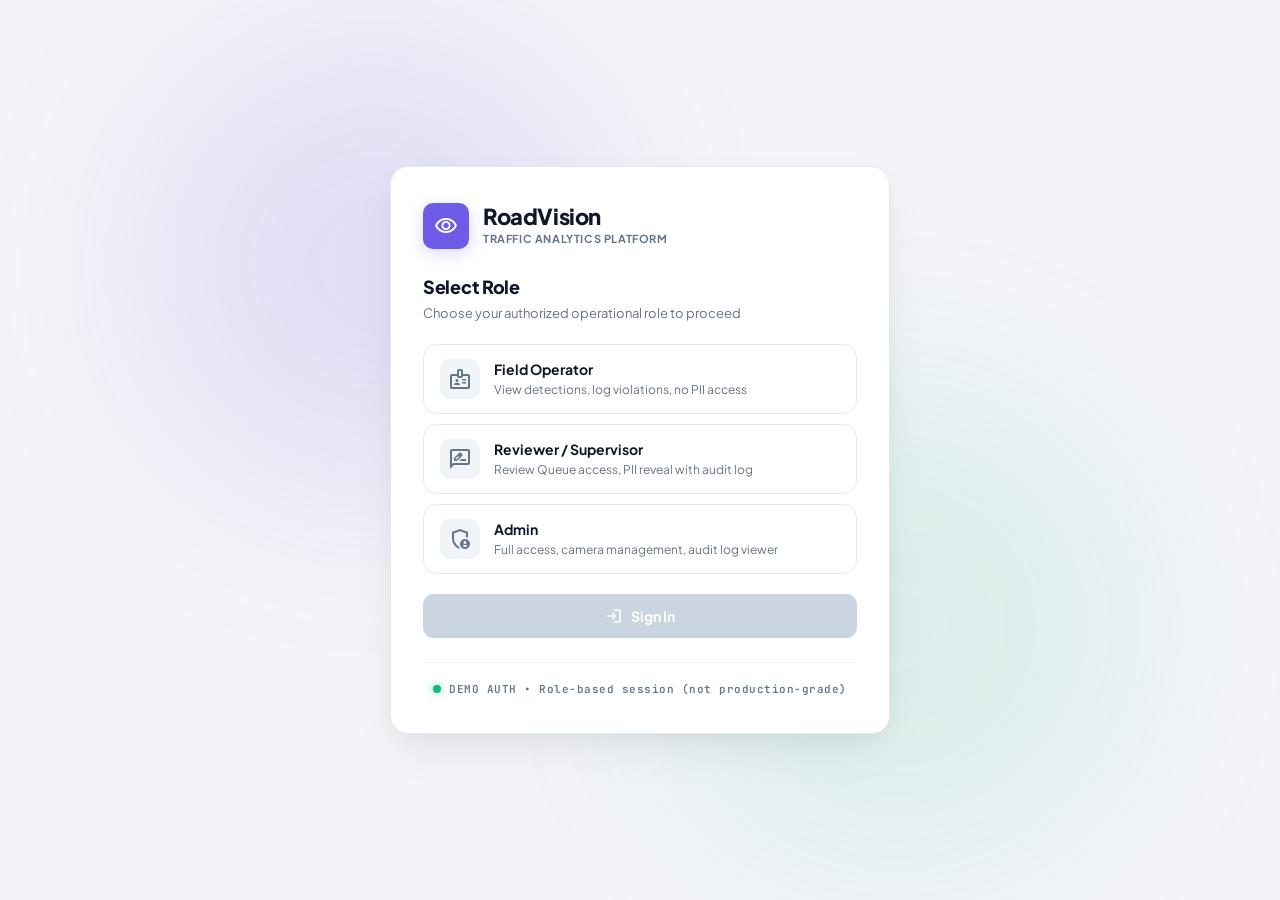
==== commit 030cdfff: "feat: Add Review Queue, RBAC role login, full-width canvas, and Orient Flower drawer navigation" ====
--- a/index.html
+++ b/index.html
@@ -4,7 +4,7 @@
   <meta charset="UTF-8" />
   <meta name="viewport" content="width=device-width, initial-scale=1.0" />
   <title>RoadVision — Dashboard</title>
-  <link rel="stylesheet" href="styles.css" />
+  <link rel="stylesheet" href="styles.css?v=orient" />
   <link href="https://fonts.googleapis.com/css2?family=Material+Symbols+Outlined:wght,FILL@100..700,0..1&display=swap" rel="stylesheet" />
 </head>
 <body>
@@ -163,9 +163,13 @@
     </div>
   </div>
 
+  <script src="components/audit-log.js"></script>
+  <script src="components/auth-guard.js"></script>
   <script src="components/loader.js"></script>
   <script src="components/evidence-store.js"></script>
   <script src="components/glare-hover.js"></script>
+  <script src="components/confidence-tier.js"></script>
+  <script src="components/vehicle-verification.js"></script>
   <script src="api-client.js"></script>
   <script>
     // ============ Update Stats with Real Data ============
@@ -488,7 +492,7 @@
             </div>
             <div class="detection-row">
               <span class="detection-label">Confidence</span>
-              <span class="detection-value" style="color:${confColor}; font-weight:600;">${conf}%</span>
+              <div>${confidenceBadge(conf).html}</div>
             </div>
             ${r.frame ? `<div class="detection-row"><span class="detection-label">Frame</span><span class="detection-value">#${r.frame}</span></div>` : ''}
             ${r.frames_seen ? `<div class="detection-row"><span class="detection-label">Stability</span><span class="detection-value" style="color:var(--success); font-weight:600;">${r.frames_seen} frames</span></div>` : ''}
@@ -611,13 +615,18 @@
     const evidenceModalDetails = document.getElementById('evidenceModalDetails');
     const evidenceModalClose = document.getElementById('evidenceModalClose');
 
-    function openEvidenceModal(imgSrc, plate, corrected, violation, confidence) {
+    async function openEvidenceModal(imgSrc, plate, corrected, violation, confidence) {
       evidenceModalImg.src = imgSrc;
+      const effectivePlate = (corrected && corrected !== '— (No correction needed)') ? corrected : plate;
+      const vRecord = await RoadVisionVehicle.lookupVehicleRecord(effectivePlate);
+      const vCardHTML = RoadVisionVehicle.buildVerificationCardHTML(vRecord, effectivePlate);
+
       evidenceModalDetails.innerHTML = `
         <div class="detection-row"><span class="detection-label">Detected Plate</span><span class="plate-number">${plate}</span></div>
         <div class="detection-row"><span class="detection-label">Correct Plate</span><span class="detection-value">${corrected}</span></div>
         <div class="detection-row"><span class="detection-label">Violation</span><span class="badge alert">${violation}</span></div>
-        <div class="detection-row"><span class="detection-label">Confidence</span><span class="detection-value" style="color:var(--success); font-weight:600;">${confidence}%</span></div>
+        <div class="detection-row"><span class="detection-label">Confidence</span><div>${confidenceBadge(confidence).html}</div></div>
+        ${vCardHTML}
       `;
       evidenceModal.classList.add('active');
     }
--- a/styles.css
+++ b/styles.css
@@ -7,73 +7,85 @@
 @import url('https://fonts.googleapis.com/css2?family=Plus+Jakarta+Sans:wght@300;400;500;600;700;800&family=JetBrains+Mono:wght@400;500;600;700&display=swap');
 
 /* ---------- CSS Custom Properties (Design Tokens) ---------- */
+/* ---------- CSS Custom Properties (Centralized Brand Design Tokens) ---------- */
 :root {
-  /* Light Theme Canvas & Surfaces */
-  --bg-body:          #F8FAFC;
-  --bg-body-gradient: radial-gradient(at 0% 0%, rgba(224, 231, 255, 0.55) 0px, transparent 50%),
-                      radial-gradient(at 100% 0%, rgba(219, 234, 254, 0.55) 0px, transparent 50%),
-                      radial-gradient(at 100% 100%, rgba(243, 232, 255, 0.45) 0px, transparent 50%),
-                      radial-gradient(at 0% 100%, rgba(209, 250, 229, 0.45) 0px, transparent 50%),
-                      #F8FAFC;
+  /* Centralized Brand Palette Tokens */
+  --color-primary:        #6C5CE7;        /* Brand purple/indigo — icons, buttons, active states */
+  --color-primary-hover:  #5A4BD8;        /* 10% darker shade */
+  --color-primary-tint:   rgba(108, 92, 231, 0.14); /* ~14% subtle background tint */
+  --color-primary-glow:   rgba(108, 92, 231, 0.25);
   
-  --bg-card:          rgba(255, 255, 255, 0.88);
-  --bg-card-solid:    #FFFFFF;
-  --bg-sidebar:       rgba(255, 255, 255, 0.82);
-  --bg-header:        rgba(255, 255, 255, 0.85);
-  --surface-secondary:rgba(241, 245, 249, 0.8);
-  --surface-tertiary: rgba(226, 232, 240, 0.7);
-
-  /* Glassmorphism Borders */
-  --border-color:     rgba(226, 232, 240, 0.85);
-  --border-light:     rgba(241, 245, 249, 0.95);
-  --border-glass:     rgba(255, 255, 255, 0.9);
-  --border:           rgba(226, 232, 240, 0.85);
-
-  /* Accent Colors */
-  --primary:          #4F46E5;        /* Indigo 600 */
-  --primary-hover:    #4338CA;        /* Indigo 700 */
-  --primary-dark:     #3730A3;        /* Indigo 800 */
-  --primary-glow:     rgba(79, 70, 229, 0.08);
-  --primary-tint:     rgba(79, 70, 229, 0.04);
-
-  --success:          #10B981;        /* Emerald 500 */
-  --success-glow:     rgba(16, 185, 129, 0.12);
-  --success-text:     #047857;        /* Emerald 700 */
-
-  --alert:            #EF4444;        /* Crimson Red 500 */
-  --alert-glow:       rgba(239, 68, 68, 0.12);
-  --alert-text:       #B91C1C;        /* Red 700 */
-
-  --warning:          #F59E0B;        /* Amber 500 */
-  --warning-glow:     rgba(245, 158, 11, 0.12);
-  --warning-text:     #B45309;        /* Amber 700 */
-
-  /* Typography Colors */
-  --text-primary:     #0F172A;        /* Slate 900 */
-  --text:             #0F172A;
-  --text-secondary:   #475569;        /* Slate 600 */
-  --text-muted:       #94A3B8;        /* Slate 400 */
+  --primary:              var(--color-primary);
+  --primary-hover:        var(--color-primary-hover);
+  --primary-dark:         #4834D4;
+  --primary-glow:         var(--color-primary-glow);
+  --primary-tint:         var(--color-primary-tint);
+
+  /* Semantic Status-Only Tokens */
+  --color-success:        #10B981;        /* Emerald Green — status only (Online, verified) */
+  --success:              var(--color-success);
+  --success-glow:         rgba(16, 185, 129, 0.12);
+  --success-text:         #047857;
+
+  --color-alert:          #EF4444;        /* Red 500 — violations, critical alerts */
+  --alert:                var(--color-alert);
+  --alert-glow:           rgba(239, 68, 68, 0.15);
+  --alert-text:           #B91C1C;
+
+  --color-warning:        #F59E0B;        /* Amber 500 — needs review, warnings */
+  --warning:              var(--color-warning);
+  --warning-glow:         rgba(245, 158, 11, 0.15);
+  --warning-text:         #B45309;
+
+  /* Layered Surface Tokens */
+  --color-bg-page:        #F3F4F8;        /* Level 0: Soft cool gray canvas background */
+  --bg-body:              var(--color-bg-page);
+  --bg-body-gradient:     none;
+  
+  --color-bg-card:        #FFFFFF;        /* Level 1: Pure crisp white cards (lifts off page) */
+  --bg-card:              var(--color-bg-card);
+  --bg-card-solid:        #FFFFFF;
+  --bg-surface:           #FFFFFF;
+  --bg-header:            #FAFAFC;        /* Level 1.5: Subtle light tint distinct from cards */
+  --bg-sidebar:           #1E1B3A;        /* Deep Midnight Indigo / Navy sidebar */
+  --surface-secondary:    #F8FAFC;
+  --surface-tertiary:     #F1F5F9;
+  --color-accent-subtle:  #EEF0FF;        /* Soft brand accent tint for stat cards */
+
+  /* Structural Borders */
+  --border-color:         #E2E8F0;        /* Slate 200 */
+  --border-light:         #F1F5F9;        /* Slate 100 */
+  --border-glass:         #E2E8F0;
+  --border:               #E2E8F0;
+
+  /* High-Contrast Typography */
+  --color-text-primary:   #0F172A;        /* Deep Slate 900 (Headings & Values) */
+  --text-primary:         var(--color-text-primary);
+  --text:                 #0F172A;
+  --text-secondary:       #475569;        /* Slate 600 */
+  --color-text-muted:     #64748B;        /* Slate 500 (Genuinely muted labels) */
+  --text-muted:           var(--color-text-muted);
 
   /* Fonts */
-  --font-family:      'Plus Jakarta Sans', -apple-system, BlinkMacSystemFont, 'Segoe UI', Roboto, sans-serif;
-  --font-mono:        'JetBrains Mono', monospace;
+  --font-family:          'Plus Jakarta Sans', -apple-system, BlinkMacSystemFont, 'Segoe UI', Roboto, sans-serif;
+  --font-mono:            'JetBrains Mono', monospace;
 
   /* Layout Dimensions */
-  --sidebar-width:    260px;
-  --header-height:    68px;
+  --sidebar-width:        260px;
+  --header-height:        68px;
 
   /* Corner Radius */
-  --radius-sm:        6px;
-  --radius-md:        10px;
-  --radius-lg:        16px;
-  --radius-xl:        20px;
-  --radius-full:      9999px;
-
-  /* Glassmorphism Shadows */
-  --shadow-card:      0 8px 24px -4px rgba(0, 0, 0, 0.04), 0 2px 8px -2px rgba(0, 0, 0, 0.02), inset 0 1px 0 rgba(255, 255, 255, 0.9);
-  --shadow-hover:     0 16px 32px -6px rgba(79, 70, 229, 0.08), 0 6px 16px -2px rgba(0, 0, 0, 0.03), inset 0 1px 0 rgba(255, 255, 255, 0.9);
-  --shadow-lg:        0 20px 40px -8px rgba(15, 23, 42, 0.08), 0 8px 16px -4px rgba(15, 23, 42, 0.03);
-  --shadow-modal:     0 25px 60px -12px rgba(15, 23, 42, 0.18), 0 12px 24px -6px rgba(15, 23, 42, 0.08);
+  --radius-sm:            6px;
+  --radius-md:            10px;
+  --radius-lg:            14px;
+  --radius-xl:            18px;
+  --radius-full:          9999px;
+
+  /* Elevated Depth Shadows */
+  --shadow-card:          0 1px 3px rgba(15, 23, 42, 0.05), 0 6px 18px rgba(15, 23, 42, 0.03);
+  --shadow-hover:         0 4px 12px rgba(15, 23, 42, 0.08), 0 12px 28px rgba(79, 70, 229, 0.08);
+  --shadow-lg:            0 10px 30px -5px rgba(15, 23, 42, 0.08), 0 4px 12px -2px rgba(15, 23, 42, 0.04);
+  --shadow-modal:         0 25px 60px -12px rgba(15, 23, 42, 0.25), 0 12px 24px -6px rgba(15, 23, 42, 0.12);
 }
 
 /* ---------- Reset & Base ---------- */
@@ -92,8 +104,6 @@
 body {
   font-family: var(--font-family);
   background-color: var(--bg-body);
-  background-image: var(--bg-body-gradient);
-  background-attachment: fixed;
   color: var(--text-primary);
   height: 100%;
   overflow: hidden;
@@ -127,64 +137,98 @@
   height: 100vh;
   overflow: hidden;
   position: relative;
-}
-
-/* ---------- Sidebar (Frosted Glass) ---------- */
+  background: var(--bg-body);
+}
+
+/* ---------- Sidebar (Orient Flower Deep Navy Drawer Pop-Out) ---------- */
 .sidebar {
-  width: var(--sidebar-width);
+  position: fixed !important;
+  top: 0 !important;
+  left: 0 !important;
+  bottom: 0 !important;
+  width: 290px !important;
+  height: 100vh !important;
+  background: #173760 !important; /* Orient Flower Deep Navy Blue */
+  border-right: 1px solid rgba(255, 255, 255, 0.12);
+  display: flex !important;
+  flex-direction: column !important;
+  overflow-y: auto;
+  z-index: 999999 !important;
+  box-shadow: 16px 0 45px rgba(0, 0, 0, 0.5) !important;
+  transform: translateX(-100%) !important;
+  transition: transform 0.28s cubic-bezier(0.4, 0, 0.2, 1) !important;
+  visibility: hidden;
+}
+
+.sidebar.open {
+  transform: translateX(0) !important;
+  visibility: visible !important;
+}
+
+.sidebar-brand {
+  padding: 22px 20px;
+  display: flex;
+  align-items: center;
+  gap: 12px;
+  border-bottom: 1px solid rgba(255, 255, 255, 0.1);
+  position: relative;
+}
+
+.sidebar-brand-icon {
+  width: 40px;
+  height: 40px;
+  border-radius: var(--radius-md);
+  background: #FFA000; /* Orient Flower Golden Amber Accent */
+  display: flex;
+  align-items: center;
+  justify-content: center;
+  color: #173760;
+  font-size: 22px;
+  box-shadow: 0 4px 14px rgba(255, 160, 0, 0.35);
   flex-shrink: 0;
-  background: var(--bg-sidebar);
-  border-right: 1px solid var(--border-color);
-  backdrop-filter: blur(20px);
-  -webkit-backdrop-filter: blur(20px);
-  display: flex;
-  flex-direction: column;
-  overflow-y: auto;
-  z-index: 30;
-  box-shadow: 2px 0 20px rgba(0, 0, 0, 0.02);
-}
-
-.sidebar-brand {
-  padding: 24px 20px;
-  display: flex;
-  align-items: center;
-  gap: 12px;
-}
-
-.sidebar-brand-icon {
-  width: 42px;
-  height: 42px;
-  border-radius: var(--radius-md);
-  background: linear-gradient(135deg, var(--primary), #6366F1);
-  display: flex;
+}
+
+.sidebar-brand-text h1 {
+  font-size: 19px;
+  font-weight: 800;
+  line-height: 1.15;
+  color: #FFFFFF;
+  letter-spacing: -0.2px;
+}
+
+.sidebar-brand-text p {
+  font-size: 10.5px;
+  font-weight: 600;
+  color: #CBD5E1;
+  text-transform: uppercase;
+  letter-spacing: 0.8px;
+  margin-top: 2px;
+}
+
+.sidebar-close-btn {
+  display: flex !important;
   align-items: center;
   justify-content: center;
-  color: #fff;
-  font-size: 22px;
-  box-shadow: 0 4px 14px rgba(79, 70, 229, 0.3);
-  flex-shrink: 0;
-}
-
-.sidebar-brand-text h1 {
-  font-size: 18px;
-  font-weight: 800;
-  line-height: 1.1;
-  color: var(--text-primary);
-  letter-spacing: -0.3px;
-}
-
-.sidebar-brand-text p {
-  font-size: 11px;
-  font-weight: 600;
-  color: var(--text-muted);
-  text-transform: uppercase;
-  letter-spacing: 0.5px;
-  margin-top: 3px;
-}
-
+  width: 34px;
+  height: 34px;
+  border-radius: var(--radius-sm);
+  color: #CBD5E1;
+  background: rgba(255, 255, 255, 0.08);
+  border: none;
+  cursor: pointer;
+  margin-left: auto;
+  transition: all 0.2s ease;
+}
+
+.sidebar-close-btn:hover {
+  background: rgba(255, 255, 255, 0.2);
+  color: #FFFFFF;
+}
+
+/* Orient Flower Navigation List */
 .sidebar-nav {
   flex: 1;
-  padding: 8px 14px;
+  padding: 16px 12px;
   display: flex;
   flex-direction: column;
   gap: 6px;
@@ -193,78 +237,195 @@
 .sidebar-nav a {
   display: flex;
   align-items: center;
-  gap: 12px;
-  padding: 11px 14px;
-  border-radius: var(--radius-lg);
+  gap: 14px;
+  width: 100%;
+  box-sizing: border-box;
+  padding: 12px 16px;
+  border-radius: 10px;
   font-size: 14px;
   font-weight: 500;
-  color: var(--text-secondary);
-  transition: all .2s cubic-bezier(0.4, 0, 0.2, 1);
+  color: #FFFFFF;
+  transition: all 0.15s ease;
   position: relative;
+  border: none;
+  background: transparent;
+  text-decoration: none;
+}
+
+.sidebar-nav a .nav-icon {
+  font-size: 21px;
+  line-height: 1;
+  color: #FFFFFF;
+  transition: color 0.15s ease;
 }
 
 .sidebar-nav a:hover {
-  background: rgba(79, 70, 229, 0.05);
-  color: var(--text-primary);
-  transform: translateX(2px);
-}
-
+  background: rgba(255, 255, 255, 0.12);
+  color: #FFFFFF;
+}
+
+.sidebar-nav a:hover .nav-icon {
+  color: #FFFFFF;
+}
+
+/* Active Item: Orient Flower Orange Highlight Pill */
 .sidebar-nav a.active {
-  background: rgba(79, 70, 229, 0.08);
-  color: var(--primary);
+  background: #FFA000 !important; /* Orient Flower Vibrant Amber / Orange */
+  color: #0F172A !important; /* High contrast text on orange */
+  font-weight: 700 !important;
+  border-radius: 10px !important;
+  border: none !important;
+  box-shadow: 0 4px 14px rgba(255, 160, 0, 0.35) !important;
+  transform: none !important;
+}
+
+.sidebar-nav a.active .nav-icon {
+  color: #0F172A !important;
+}
+
+.review-queue-badge {
+  margin-left: auto;
+  background: #EF4444;
+  color: #FFFFFF;
+  font-size: 11px;
+  font-weight: 800;
+  padding: 2px 7px;
+  border-radius: var(--radius-full);
+  box-shadow: 0 2px 6px rgba(239, 68, 68, 0.4);
+}
+
+.sidebar-nav a.active .review-queue-badge {
+  background: #0F172A;
+  color: #FFFFFF;
+}
+
+/* Active Node Status (Orient Flower Styling) */
+.sidebar-node-status {
+  padding: 16px 20px;
+  border-top: 1px solid rgba(255, 255, 255, 0.1);
+  margin-top: auto;
+  background: rgba(0, 0, 0, 0.12);
+}
+
+.node-status-header {
+  display: flex;
+  align-items: center;
+  gap: 8px;
+  margin-bottom: 5px;
+}
+
+.node-status-dot {
+  width: 7px;
+  height: 7px;
+  border-radius: 50%;
+  background: var(--color-success);
+  box-shadow: 0 0 8px rgba(16, 185, 129, 0.8);
+  animation: pulse 2s infinite;
+}
+
+.node-status-title {
+  font-size: 10px;
   font-weight: 700;
-}
-
-.sidebar-nav a.active::before {
-  content: '';
-  position: absolute;
-  left: 0;
-  top: 50%;
-  transform: translateY(-50%);
-  width: 4px;
-  height: 20px;
-  background: var(--primary);
-  border-radius: 0 4px 4px 0;
-}
-
-.sidebar-nav a .nav-icon {
-  font-size: 22px;
+  color: #CBD5E1;
+  text-transform: uppercase;
+  letter-spacing: 0.6px;
+}
+
+.node-status-cam {
+  font-size: 13px;
+  font-weight: 600;
+  color: #FFFFFF;
+  line-height: 1.4;
+  word-break: break-word;
+}
+
+.node-status-meta {
+  font-size: 10.5px;
+  color: #94A3B8;
+  margin-top: 3px;
+  font-family: var(--font-mono);
+}
+
+.sidebar-footer {
+  padding: 10px 12px;
+  border-top: 1px solid rgba(255, 255, 255, 0.1);
+  background: rgba(0, 0, 0, 0.2);
+}
+
+.sidebar-logout {
+  display: flex;
+  align-items: center;
+  gap: 14px;
+  width: 100%;
+  padding: 11px 16px;
+  border-radius: 10px;
+  font-size: 13.5px;
+  font-weight: 600;
+  color: #CBD5E1;
+  transition: all 0.15s ease;
+  background: transparent;
+  border: none;
+}
+
+.sidebar-logout:hover {
+  background: rgba(239, 68, 68, 0.25);
+  color: #FCA5A5;
+}
+
+.sidebar-logout .nav-icon {
+  font-size: 20px;
   line-height: 1;
   color: inherit;
 }
 
-.sidebar-footer {
-  padding: 16px;
-  border-top: 1px solid var(--border-color);
-  background: rgba(255, 255, 255, 0.4);
-}
-
-.sidebar-logout {
-  display: flex;
-  align-items: center;
-  gap: 12px;
-  padding: 10px 14px;
-  border-radius: var(--radius-lg);
-  font-size: 14px;
-  font-weight: 600;
-  color: var(--text-secondary);
-  transition: all .2s ease;
-  width: 100%;
-}
-
-.sidebar-logout:hover {
-  background: rgba(239, 68, 68, 0.08);
-  color: var(--alert);
-}
-
-.sidebar-logout .nav-icon {
-  font-size: 22px;
-  line-height: 1;
-}
-
-/* ---------- Main Area ---------- */
+/* Sidebar Toggle Button (Header 3-bar Hamburger) */
+.sidebar-toggle-btn {
+  display: inline-flex;
+  align-items: center;
+  justify-content: center;
+  width: 36px;
+  height: 36px;
+  border-radius: var(--radius-md);
+  color: var(--text-primary);
+  background: rgba(255, 255, 255, 0.9);
+  border: 1px solid var(--border-color);
+  cursor: pointer;
+  transition: all 0.2s ease;
+  margin-right: 4px;
+}
+
+.sidebar-toggle-btn:hover {
+  background: #FFFFFF;
+  border-color: var(--color-primary);
+  color: var(--color-primary);
+  box-shadow: 0 2px 8px var(--color-primary-glow);
+}
+
+/* Sidebar Backdrop (Drawer Overlay Mode) */
+.sidebar-backdrop {
+  display: none;
+  position: fixed;
+  top: 0;
+  left: 0;
+  width: 100vw;
+  height: 100vh;
+  background: rgba(15, 23, 42, 0.55);
+  backdrop-filter: blur(4px);
+  z-index: 999;
+  opacity: 0;
+  transition: opacity 0.25s ease;
+}
+
+.sidebar-backdrop.active {
+  display: block;
+  opacity: 1;
+}
+
+/* ---------- Main Area (Full Width Screen Canvas) ---------- */
 .main-area {
   flex: 1;
+  width: 100%;
+  max-width: 100%;
   display: flex;
   flex-direction: column;
   overflow: hidden;
@@ -303,42 +464,44 @@
   white-space: nowrap;
 }
 
-.search-box {
+/* ---------- Scoped Page Search Box (Detections & History) ---------- */
+.scoped-search-box {
   position: relative;
-}
-
-.search-box .material-symbols-outlined {
+  max-width: 340px;
+  width: 100%;
+}
+
+.scoped-search-box .material-symbols-outlined {
   position: absolute;
   left: 14px;
   top: 50%;
   transform: translateY(-50%);
   color: var(--text-muted);
   font-size: 18px;
-}
-
-.search-box input {
-  width: 260px;
+  pointer-events: none;
+}
+
+.scoped-search-box input {
+  width: 100%;
   padding: 9px 16px 9px 40px;
-  background: rgba(255, 255, 255, 0.9);
+  background: var(--bg-card, #FFFFFF);
   border: 1px solid var(--border-color);
   border-radius: var(--radius-full);
   color: var(--text-primary);
   font-size: 13px;
   font-weight: 500;
   outline: none;
-  box-shadow: 0 2px 6px rgba(0, 0, 0, 0.02);
-  transition: all .2s ease;
-}
-
-.search-box input::placeholder {
+  box-shadow: 0 1px 3px rgba(0, 0, 0, 0.03);
+  transition: border-color 0.2s ease, box-shadow 0.2s ease;
+}
+
+.scoped-search-box input::placeholder {
   color: var(--text-muted);
 }
 
-.search-box input:focus {
-  border-color: var(--primary);
-  background: #FFFFFF;
-  box-shadow: 0 0 0 3px rgba(79, 70, 229, 0.12);
-  width: 290px;
+.scoped-search-box input:focus {
+  border-color: var(--color-primary);
+  box-shadow: 0 0 0 3px var(--color-primary-glow);
 }
 
 .header-right {
@@ -347,25 +510,31 @@
   gap: 12px;
 }
 
-/* Camera Profile Button (Header Pill) */
+/* Camera Profile Button (Header Pill Interactive Dropdown) */
 .camera-profile-btn {
   display: flex;
   align-items: center;
   gap: 10px;
   padding: 6px 14px 6px 8px;
   border-radius: var(--radius-full);
-  background: rgba(255, 255, 255, 0.9);
+  background: rgba(255, 255, 255, 0.92);
   text-decoration: none;
   transition: all 0.2s cubic-bezier(0.4, 0, 0.2, 1);
   border: 1px solid var(--border-color);
-  box-shadow: 0 2px 6px rgba(0, 0, 0, 0.02);
+  box-shadow: 0 2px 6px rgba(0, 0, 0, 0.03);
+  cursor: pointer;
 }
 
 .camera-profile-btn:hover {
-  background: #FFFFFF;
+  background: rgba(79, 70, 229, 0.08);
   border-color: var(--primary);
   transform: translateY(-1px);
-  box-shadow: 0 4px 12px rgba(79, 70, 229, 0.1);
+  box-shadow: 0 4px 14px rgba(79, 70, 229, 0.15);
+}
+
+.camera-profile-btn:hover .camera-dropdown-arrow {
+  color: var(--primary);
+  transform: translateY(1px);
 }
 
 .camera-icon-wrapper {
@@ -398,6 +567,89 @@
   font-size: 10px;
   font-weight: 500;
   color: var(--text-muted);
+}
+
+.camera-dropdown-arrow {
+  font-size: 20px;
+  color: var(--text-muted);
+  margin-left: 4px;
+  transition: transform 0.2s ease, color 0.2s ease;
+}
+
+/* Camera Dropdown Switcher */
+.camera-dropdown {
+  position: relative;
+}
+
+.camera-dropdown .camera-profile-btn {
+  cursor: pointer;
+}
+
+.camera-dropdown.active .camera-dropdown-arrow {
+  transform: rotate(180deg);
+  color: var(--primary);
+}
+
+.camera-dropdown.active .camera-profile-btn {
+  background: rgba(79, 70, 229, 0.12);
+  border-color: var(--primary);
+  box-shadow: 0 0 0 3px rgba(79, 70, 229, 0.18);
+}
+
+.camera-dropdown-menu {
+  display: none;
+  position: absolute;
+  top: calc(100% + 8px);
+  right: 0;
+  width: 280px;
+  background: rgba(255, 255, 255, 0.95);
+  backdrop-filter: blur(20px);
+  -webkit-backdrop-filter: blur(20px);
+  border: 1px solid var(--border-color);
+  border-radius: var(--radius-lg);
+  box-shadow: 0 16px 48px -8px rgba(15, 23, 42, 0.1), 0 4px 12px -2px rgba(15, 23, 42, 0.04);
+  padding: 6px;
+  z-index: 999;
+  animation: dropdownFadeIn 0.15s ease-out;
+}
+
+.camera-dropdown-menu.open {
+  display: block;
+}
+
+@keyframes dropdownFadeIn {
+  from {
+    opacity: 0;
+    transform: translateY(-6px);
+  }
+  to {
+    opacity: 1;
+    transform: translateY(0);
+  }
+}
+
+.camera-dropdown-item {
+  display: flex;
+  align-items: center;
+  gap: 10px;
+  width: 100%;
+  padding: 10px 12px;
+  border: none;
+  background: transparent;
+  border-radius: var(--radius-md);
+  cursor: pointer;
+  transition: background 0.15s ease;
+  text-align: left;
+  color: var(--text-primary);
+  font-family: inherit;
+}
+
+.camera-dropdown-item:hover {
+  background: rgba(79, 70, 229, 0.06);
+}
+
+.camera-dropdown-item.active {
+  background: rgba(79, 70, 229, 0.04);
 }
 
 .header-logout-btn {
@@ -430,23 +682,53 @@
   justify-content: center;
   gap: 8px;
   padding: 9px 20px;
-  background: linear-gradient(135deg, var(--primary), #6366F1);
+  background: var(--color-primary);
   color: #fff;
   border-radius: var(--radius-lg);
   font-size: 13px;
   font-weight: 600;
-  box-shadow: 0 4px 14px rgba(79, 70, 229, 0.25);
+  box-shadow: 0 4px 14px var(--color-primary-glow);
   transition: all .2s cubic-bezier(0.4, 0, 0.2, 1);
 }
 
 .btn-primary:hover {
-  background: linear-gradient(135deg, var(--primary-hover), var(--primary));
-  box-shadow: 0 6px 20px rgba(79, 70, 229, 0.35);
+  background: var(--color-primary-hover);
+  box-shadow: 0 6px 20px var(--color-primary-glow);
   transform: translateY(-1px);
 }
 
 .btn-primary:active {
   transform: translateY(0);
+}
+
+/* ---------- Filter Buttons (Pill Toggle Controls) ---------- */
+.filter-btn {
+  display: inline-flex;
+  align-items: center;
+  gap: 6px;
+  padding: 6px 14px;
+  background: #FFFFFF;
+  border: 1px solid var(--border-color);
+  border-radius: var(--radius-full);
+  color: var(--text-secondary);
+  font-size: 12px;
+  font-weight: 600;
+  cursor: pointer;
+  box-shadow: 0 1px 3px rgba(0, 0, 0, 0.02);
+  transition: all 0.15s ease;
+}
+
+.filter-btn:hover {
+  background: #F8FAFC;
+  border-color: #CBD5E1;
+  color: var(--text-primary);
+}
+
+.filter-btn.active {
+  background: var(--color-primary);
+  border-color: var(--color-primary);
+  color: #FFFFFF;
+  box-shadow: 0 2px 8px var(--color-primary-glow);
 }
 
 .btn-outline {
@@ -477,9 +759,10 @@
   flex: 1;
   overflow-y: auto;
   padding: 32px;
-}
-
-/* ---------- Stat Cards Grid (Morphism) ---------- */
+  background: var(--bg-body, #F3F4F8);
+}
+
+/* ---------- Stat Cards Grid (Soft Indigo Brand Accent) ---------- */
 .stats-grid {
   display: grid;
   grid-template-columns: repeat(auto-fit, minmax(240px, 1fr));
@@ -488,29 +771,27 @@
 }
 
 .stat-card {
-  background: var(--bg-card);
-  border: 1px solid var(--border-glass);
+  background: var(--color-accent-subtle, #EEF0FF);
+  border: 1px solid #DDE1FD;
   border-radius: var(--radius-xl);
   padding: 22px 24px;
-  backdrop-filter: blur(16px);
-  -webkit-backdrop-filter: blur(16px);
-  box-shadow: var(--shadow-card);
+  box-shadow: 0 4px 14px rgba(79, 70, 229, 0.05);
   transition: transform .2s ease, box-shadow .2s ease, border-color .2s ease;
   position: relative;
 }
 
 .stat-card:hover {
   transform: translateY(-2px);
-  box-shadow: var(--shadow-hover);
-  border-color: rgba(79, 70, 229, 0.2);
+  box-shadow: 0 8px 24px rgba(79, 70, 229, 0.12);
+  border-color: #C7D2FE;
 }
 
 .stat-card .stat-label {
-  font-size: 12px;
+  font-size: 11.5px;
   font-weight: 700;
   text-transform: uppercase;
-  letter-spacing: 0.5px;
-  color: var(--text-muted);
+  letter-spacing: 0.6px;
+  color: var(--primary);
   margin-bottom: 8px;
 }
 
@@ -525,21 +806,29 @@
   font-weight: 800;
   color: var(--text-primary);
   letter-spacing: -0.8px;
+  line-height: 1;
 }
 
 .stat-card .stat-trend {
-  font-size: 13px;
-  font-weight: 700;
+  font-size: 12.5px;
+  font-weight: 600;
+  color: var(--text-muted);
   display: flex;
   align-items: center;
   gap: 2px;
 }
 
-.stat-card .stat-trend.up { color: var(--success); }
-.stat-card .stat-trend.down { color: var(--alert); }
+.stat-card .stat-trend.up { color: var(--success-text); }
+.stat-card .stat-trend.down { color: var(--alert-text); }
 .stat-card .stat-trend .material-symbols-outlined { font-size: 16px; }
 
-/* ---------- Section Headings ---------- */
+/* ---------- Section Headings & High-Contrast Typography ---------- */
+h1, h2, h3, h4, h5, h6 {
+  color: #0F172A;
+  font-weight: 800;
+  letter-spacing: -0.02em;
+}
+
 .section-header {
   display: flex;
   align-items: center;
@@ -548,10 +837,16 @@
 }
 
 .section-header h2 {
-  font-size: 20px;
+  font-size: 22px;
   font-weight: 800;
-  color: var(--text-primary);
+  color: #0F172A;
   letter-spacing: -0.4px;
+}
+
+.section-header p {
+  color: var(--text-muted);
+  font-size: 13px;
+  margin-top: 3px;
 }
 
 /* ---------- Badges (Soft Capsule Morphism) ---------- */
@@ -590,7 +885,7 @@
   border-color: #C7D2FE;
 }
 
-.badge.neutral {
+.badge.neutral, .badge.secondary {
   background: #F1F5F9;
   color: var(--text-secondary);
   border-color: #E2E8F0;
@@ -634,23 +929,21 @@
   50% { opacity: .4; transform: scale(0.8); }
 }
 
-/* ---------- Generic Card (Morphism) ---------- */
+/* ---------- Generic White Card (Lifts from cool gray page) ---------- */
 .card {
-  background: var(--bg-card);
-  border: 1px solid var(--border-glass);
+  background: var(--bg-card, #FFFFFF);
+  border: 1px solid var(--border-color);
   border-radius: var(--radius-xl);
-  backdrop-filter: blur(16px);
-  -webkit-backdrop-filter: blur(16px);
   box-shadow: var(--shadow-card);
   overflow: hidden;
   position: relative;
-  transition: box-shadow .2s, border-color .2s;
+  transition: box-shadow .2s, border-color .2s, transform .2s;
 }
 
 .card-header {
-  padding: 20px 24px;
+  padding: 18px 24px;
   border-bottom: 1px solid var(--border-color);
-  background: rgba(255, 255, 255, 0.4);
+  background: #FAFAFC;
   display: flex;
   align-items: center;
   justify-content: space-between;
@@ -658,11 +951,11 @@
 
 .card-header h3 {
   font-size: 16px;
-  font-weight: 700;
+  font-weight: 800;
   color: var(--text-primary);
 }
 
-/* ---------- High Density Data Table (Clean White) ---------- */
+/* ---------- High Density Data Table & Status Left-Borders ---------- */
 .data-table {
   width: 100%;
   border-collapse: collapse;
@@ -670,21 +963,21 @@
 }
 
 .data-table thead tr {
-  background: #F8FAFC;
+  background: #FAFAFC;
   border-bottom: 1px solid var(--border-color);
 }
 
 .data-table th {
-  padding: 14px 24px;
+  padding: 14px 20px;
   font-size: 11px;
   font-weight: 700;
   text-transform: uppercase;
   letter-spacing: .06em;
-  color: var(--text-secondary);
+  color: var(--text-muted);
 }
 
 .data-table td {
-  padding: 14px 24px;
+  padding: 14px 20px;
   font-size: 13px;
   font-weight: 500;
   color: var(--text-primary);
@@ -692,18 +985,33 @@
 }
 
 .data-table tbody tr {
+  background: #FFFFFF;
   border-bottom: 1px solid var(--border-light);
-  transition: background .15s ease;
+  transition: background .15s ease, transform .15s ease;
+  position: relative;
 }
 
 .data-table tbody tr:hover {
-  background: rgba(79, 70, 229, 0.03);
+  background: #F8FAFC;
+}
+
+/* 1-2px Status Left Borders for Table Rows */
+tr.row-status-alert td:first-child {
+  border-left: 3px solid var(--alert);
+}
+
+tr.row-status-warning td:first-child {
+  border-left: 3px solid var(--warning);
+}
+
+tr.row-status-success td:first-child {
+  border-left: 3px solid var(--success);
 }
 
 /* ---------- Plate Number (Monospace Badge) ---------- */
 .plate-number {
   display: inline-block;
-  padding: 5px 12px;
+  padding: 4px 10px;
   background: #FFFFFF;
   border: 1px solid #CBD5E1;
   border-radius: var(--radius-sm);
@@ -715,7 +1023,7 @@
   box-shadow: 0 1px 3px rgba(0, 0, 0, 0.04);
 }
 
-/* ---------- Detections Grid & Cards (Morphism) ---------- */
+/* ---------- Detections Grid & Cards (White with Status Left-Border) ---------- */
 .detections-grid {
   display: grid;
   grid-template-columns: repeat(auto-fill, minmax(320px, 1fr));
@@ -723,11 +1031,9 @@
 }
 
 .detection-card {
-  background: var(--bg-card);
-  border: 1px solid var(--border-glass);
+  background: var(--bg-card, #FFFFFF);
+  border: 1px solid var(--border-color);
   border-radius: var(--radius-xl);
-  backdrop-filter: blur(16px);
-  -webkit-backdrop-filter: blur(16px);
   overflow: hidden;
   box-shadow: var(--shadow-card);
   transition: transform .2s ease, box-shadow .2s ease, border-color .2s ease;
@@ -740,11 +1046,24 @@
   border-color: rgba(79, 70, 229, 0.25);
 }
 
+/* Status Left-Borders on Detection Cards */
+.detection-card.card-status-alert {
+  border-left: 4px solid var(--alert);
+}
+
+.detection-card.card-status-warning {
+  border-left: 4px solid var(--warning);
+}
+
+.detection-card.card-status-success {
+  border-left: 4px solid var(--success);
+}
+
 .detection-card-img {
   width: 100%;
   height: 180px;
   object-fit: cover;
-  background: #F1F5F9;
+  background: #F8FAFC;
   border-bottom: 1px solid var(--border-color);
   display: flex;
   align-items: center;
@@ -1296,3 +1615,365 @@
 ::-webkit-scrollbar-track { background: transparent; }
 ::-webkit-scrollbar-thumb { background: #CBD5E1; border-radius: 3px; }
 ::-webkit-scrollbar-thumb:hover { background: #94A3B8; }
+
+/* ================================================
+   Confidence Tier Badges
+   ================================================ */
+.confidence-badge {
+  display: inline-flex;
+  align-items: center;
+  gap: 4px;
+  padding: 3px 10px;
+  border-radius: var(--radius-full);
+  font-size: 12px;
+  font-weight: 600;
+  white-space: nowrap;
+  line-height: 1.4;
+}
+
+.confidence-verified {
+  background: var(--success-glow);
+  color: var(--success-text);
+}
+
+.confidence-review {
+  background: var(--warning-glow);
+  color: var(--warning-text);
+}
+
+.confidence-low {
+  background: var(--alert-glow);
+  color: var(--alert-text);
+}
+
+/* ================================================
+   Sidebar — Review Queue Badge
+   ================================================ */
+.review-queue-badge {
+  display: inline-flex;
+  align-items: center;
+  justify-content: center;
+  min-width: 20px;
+  height: 20px;
+  padding: 0 6px;
+  border-radius: var(--radius-full);
+  background: var(--alert);
+  color: #fff;
+  font-size: 10px;
+  font-weight: 700;
+  margin-left: auto;
+  line-height: 1;
+}
+
+/* ================================================
+   Review Queue Cards
+   ================================================ */
+.review-card {
+  display: flex;
+  gap: 20px;
+  padding: 20px;
+  background: var(--bg-card);
+  backdrop-filter: blur(16px);
+  -webkit-backdrop-filter: blur(16px);
+  border: 1px solid var(--border-color);
+  border-radius: var(--radius-lg);
+  box-shadow: var(--shadow-card);
+  transition: box-shadow 0.2s ease, border-color 0.2s ease;
+  align-items: flex-start;
+}
+
+.review-card:hover {
+  border-color: rgba(79, 70, 229, 0.2);
+  box-shadow: 0 8px 24px -4px rgba(15, 23, 42, 0.06);
+}
+
+.review-card-img {
+  position: relative;
+  width: 200px;
+  min-width: 200px;
+  height: 120px;
+  border-radius: var(--radius-md);
+  overflow: hidden;
+  background: #F1F5F9;
+  flex-shrink: 0;
+}
+
+.review-card-img img {
+  width: 100%;
+  height: 100%;
+  object-fit: contain;
+}
+
+.review-card-img canvas {
+  position: absolute;
+  top: 0;
+  left: 0;
+  width: 100%;
+  height: 100%;
+  pointer-events: none;
+}
+
+.review-card-body {
+  flex: 1;
+  display: flex;
+  flex-direction: column;
+  gap: 10px;
+}
+
+.review-card-meta {
+  display: flex;
+  flex-wrap: wrap;
+  gap: 8px 16px;
+  align-items: center;
+}
+
+.review-card-meta .detection-label {
+  font-size: 11px;
+}
+
+.review-input {
+  width: 100%;
+  max-width: 300px;
+  padding: 8px 12px;
+  border: 1.5px solid var(--border-color);
+  border-radius: var(--radius-md);
+  font-family: var(--font-mono);
+  font-size: 15px;
+  font-weight: 600;
+  letter-spacing: 1px;
+  text-transform: uppercase;
+  color: var(--text-primary);
+  background: var(--bg-card-solid);
+  transition: border-color 0.2s ease, box-shadow 0.2s ease;
+}
+
+.review-input:focus {
+  outline: none;
+  border-color: var(--primary);
+  box-shadow: 0 0 0 3px rgba(79, 70, 229, 0.1);
+}
+
+.review-actions {
+  display: flex;
+  gap: 8px;
+  margin-top: 4px;
+}
+
+.review-actions button {
+  display: inline-flex;
+  align-items: center;
+  gap: 5px;
+  padding: 7px 16px;
+  border-radius: var(--radius-md);
+  font-size: 13px;
+  font-weight: 600;
+  border: none;
+  cursor: pointer;
+  transition: all 0.2s ease;
+  font-family: inherit;
+}
+
+.btn-confirm {
+  background: var(--success);
+  color: #fff;
+}
+
+.btn-confirm:hover {
+  background: #059669;
+  box-shadow: 0 4px 12px rgba(16, 185, 129, 0.25);
+}
+
+.btn-reject {
+  background: var(--surface-secondary);
+  color: var(--text-secondary);
+  border: 1px solid var(--border-color) !important;
+}
+
+.btn-reject:hover {
+  background: var(--alert-glow);
+  color: var(--alert-text);
+  border-color: var(--alert) !important;
+}
+
+/* Review queue empty state inherits existing patterns */
+.review-queue-list {
+  display: flex;
+  flex-direction: column;
+  gap: 16px;
+}
+
+@media (max-width: 768px) {
+  .review-card {
+    flex-direction: column;
+  }
+
+  .review-card-img {
+    width: 100%;
+    min-width: unset;
+    height: 140px;
+  }
+
+  .review-input {
+    max-width: 100%;
+  }
+}
+
+/* ================================================
+   Vehicle Verification Card & Stolen Alert Styles
+   ================================================ */
+.verification-card {
+  background: var(--bg-card);
+  border: 1px solid var(--border-color);
+  border-radius: var(--radius-lg);
+  overflow: hidden;
+  padding: 16px;
+  margin-top: 12px;
+  box-shadow: var(--shadow-card);
+  transition: all 0.2s ease;
+}
+
+.verification-title-row {
+  display: flex;
+  justify-content: space-between;
+  align-items: center;
+  margin-bottom: 12px;
+  padding-bottom: 8px;
+  border-bottom: 1px solid var(--border-color);
+}
+
+.verification-grid {
+  display: grid;
+  grid-template-columns: repeat(auto-fit, minmax(130px, 1fr));
+  gap: 12px;
+  margin-bottom: 12px;
+}
+
+.verification-item {
+  display: flex;
+  flex-direction: column;
+  gap: 2px;
+}
+
+.verification-label {
+  font-size: 11px;
+  font-weight: 600;
+  color: var(--text-muted);
+  text-transform: uppercase;
+  letter-spacing: 0.5px;
+}
+
+.verification-value {
+  font-size: 13px;
+  font-weight: 600;
+  color: var(--text-primary);
+}
+
+/* Stolen Vehicle Priority Alert State */
+.verification-stolen-alert {
+  border: 2px solid var(--alert) !important;
+  box-shadow: 0 0 20px rgba(239, 68, 68, 0.35) !important;
+  animation: pulseEmergencyGlow 2s infinite ease-in-out;
+}
+
+@keyframes pulseEmergencyGlow {
+  0% { box-shadow: 0 0 12px rgba(239, 68, 68, 0.25); }
+  50% { box-shadow: 0 0 24px rgba(239, 68, 68, 0.5); }
+  100% { box-shadow: 0 0 12px rgba(239, 68, 68, 0.25); }
+}
+
+.stolen-alert-banner {
+  background: var(--alert);
+  color: #ffffff;
+  padding: 12px 16px;
+  margin: -16px -16px 12px -16px;
+  display: flex;
+  align-items: center;
+  gap: 12px;
+}
+
+.stolen-alert-banner .siren-icon {
+  font-size: 24px;
+  animation: sirenSpin 1s infinite alternate ease-in-out;
+}
+
+@keyframes sirenSpin {
+  0% { transform: scale(1); }
+  100% { transform: scale(1.2); }
+}
+
+.stolen-alert-text {
+  font-size: 13px;
+  line-height: 1.3;
+}
+
+.stolen-details-box {
+  background: var(--alert-glow);
+  border: 1px solid var(--alert);
+  border-radius: var(--radius-md);
+  padding: 10px 12px;
+  margin-top: 8px;
+  margin-bottom: 12px;
+  color: var(--alert-text);
+}
+
+.btn-reveal-owner {
+  display: inline-flex;
+  align-items: center;
+  gap: 6px;
+  padding: 6px 12px;
+  background: var(--surface-secondary);
+  color: var(--text-secondary);
+  border: 1px solid var(--border-color);
+  border-radius: var(--radius-md);
+  font-size: 12px;
+  font-weight: 600;
+  cursor: pointer;
+  transition: all 0.2s ease;
+  width: 100%;
+  justify-content: center;
+}
+
+.btn-reveal-owner:hover {
+  background: var(--primary-glow);
+  color: var(--primary);
+  border-color: var(--primary);
+}
+
+.verification-disclaimer {
+  font-size: 10px;
+  color: var(--text-muted);
+  text-align: center;
+  margin-top: 10px;
+  padding-top: 6px;
+  border-top: 1px dashed var(--border-color);
+  font-style: italic;
+}
+
+
+
+/* Toast notification */
+.toast-notification {
+  position: fixed;
+  bottom: 24px;
+  right: 24px;
+  background: #0F172A;
+  color: #ffffff;
+  border-left: 4px solid var(--success);
+  padding: 14px 20px;
+  border-radius: var(--radius-md);
+  box-shadow: 0 10px 25px rgba(0,0,0,0.3);
+  display: flex;
+  align-items: center;
+  gap: 12px;
+  z-index: 9999;
+  font-size: 13px;
+  font-weight: 600;
+  animation: slideInToast 0.3s ease-out;
+}
+
+@keyframes slideInToast {
+  from { transform: translateY(20px); opacity: 0; }
+  to { transform: translateY(0); opacity: 1; }
+}
+
+
